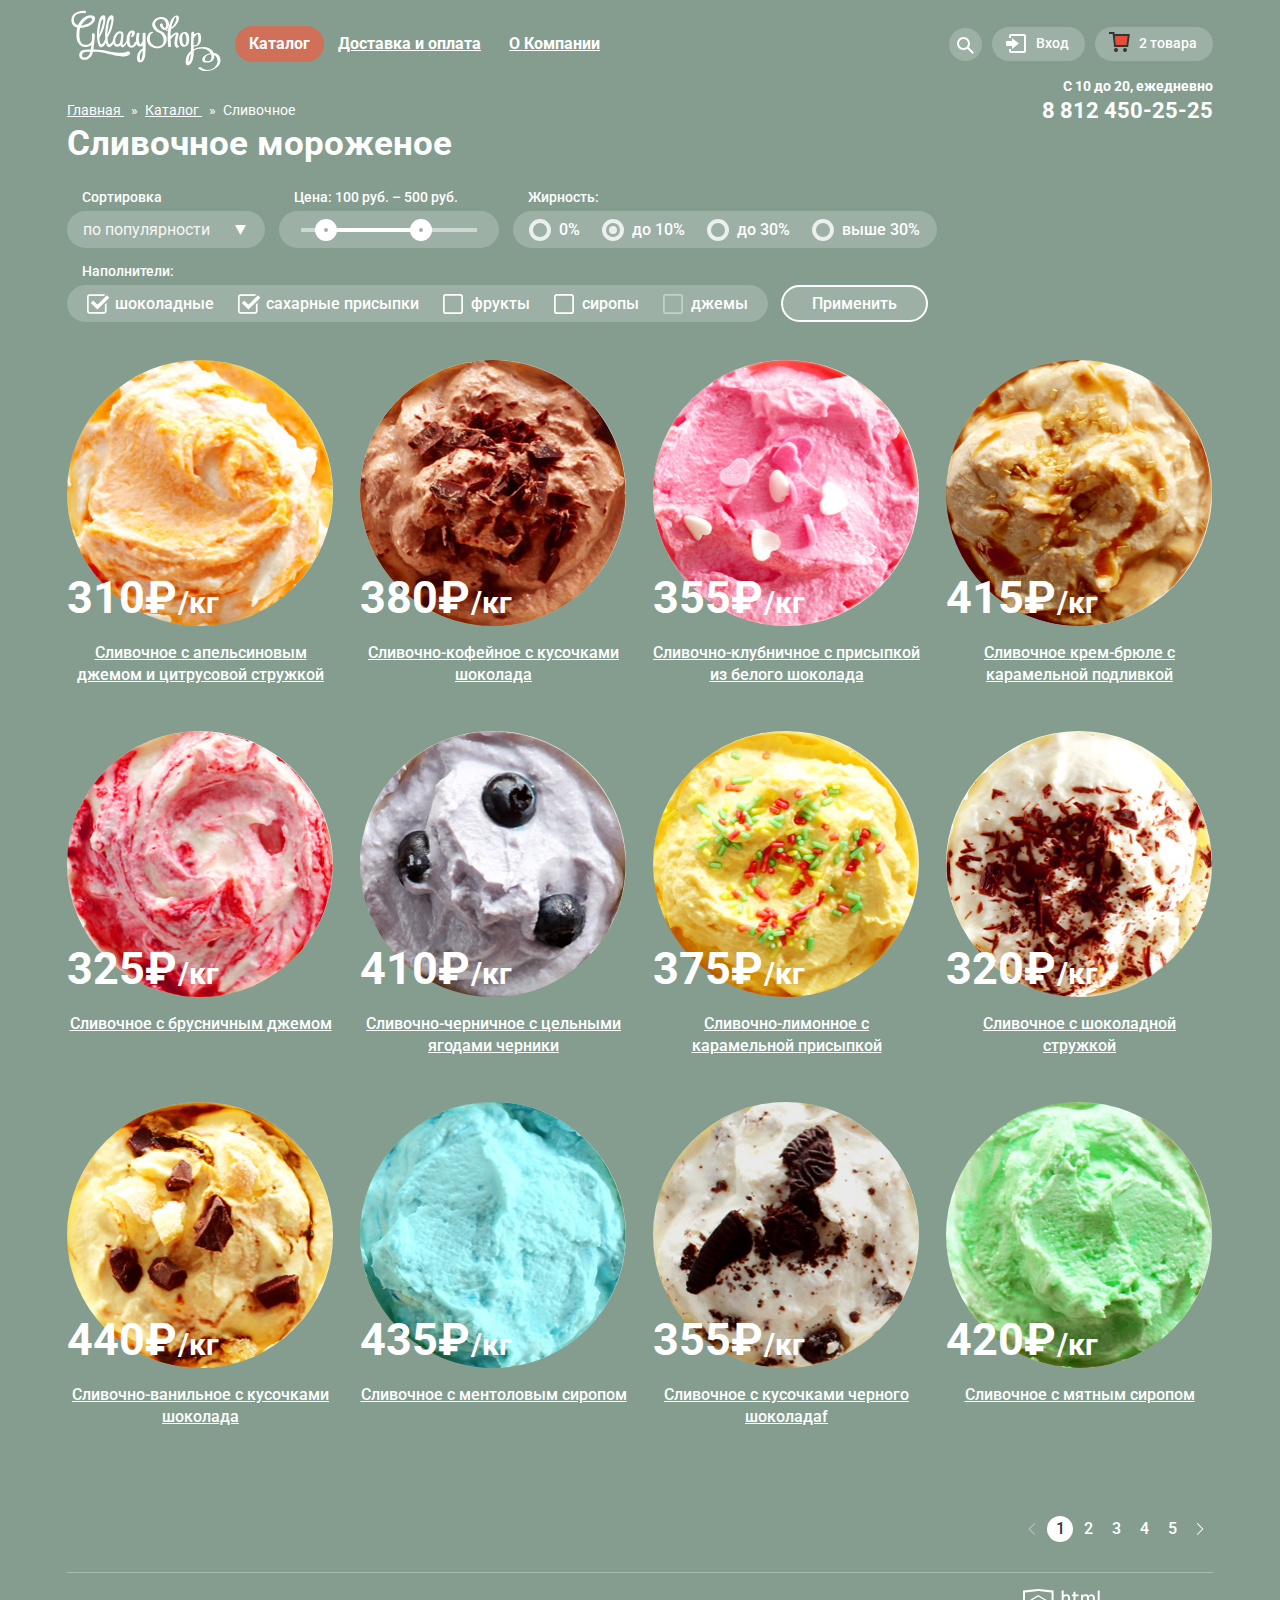
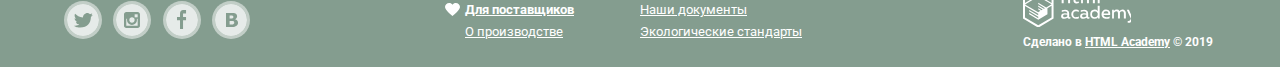
==== catalog.html @ fae82462 "Правки к последнему пулл-реквесту" ====
<!DOCTYPE html>
<html lang="en">
<head>
    <meta charset="UTF-8">
    <title>Глейси - Сливочное мороженое</title>
    <meta name="description" content="Глейси - магазин натурального мороженого">
    <meta name="keywords" content="Мороженое">
    <link href="https://fonts.googleapis.com/css?family=Roboto:400,500,700&display=swap&subset=cyrillic" rel="stylesheet">
    <link rel="stylesheet" href="css/normalize.css">
    <link rel="stylesheet" href="css/main.css">
</head>
<body>
<div class="site-wrapper-inner">
    <div class="container">
        <header class="header">
            <div class="header__wrap">
                <a href="index.html">
                    <img src="img/logo-gllacy.svg" alt="Логотип Gllacy" class="header__logo">
                </a>
                <nav class="header__navigation">
                    <ul class="menu">
                        <li class="menu__item menu__item_current menu__item_active">
                            <a href="catalog.html" class="menu__link">
                                Каталог
                            </a>
                            <ul class="menu__dropdown-list dropdown">
                                <li class="dropdown__item">
                                    <a href="#" class="dropdown__link">
                                        Новинки
                                    </a>
                                </li>
                                <li class="dropdown__item">
                                    <a class="dropdown__link dropdown__link_current">
                                        Сливочное
                                    </a>
                                </li>
                                <li class="dropdown__item">
                                    <a href="#" class="dropdown__link">
                                        Щербеты
                                    </a>
                                </li>
                                <li class="dropdown__item">
                                    <a href="#" class="dropdown__link">
                                        Фруктовый лед
                                    </a>
                                </li>
                                <li class="dropdown__item">
                                    <a href="#" class="dropdown__link">
                                        Мелорин
                                    </a>
                                </li>
                            </ul>
                        </li>
                        <li class="menu__item">
                            <a href="#" class="menu__link">
                                Доставка и оплата
                            </a>
                        </li>
                        <li class="menu__item">
                            <a href="#" class="menu__link">
                                О Компании
                            </a>
                        </li>
                    </ul>
                </nav>
                <ul class="header__user-nav user-navigation">
                    <li class="user-navigation__item search">
                        <a href="#" class="search__link">
                            <svg enable-background="new 0 0 17 17" height="17" viewBox="0 0 17 17" width="17" xmlns="http://www.w3.org/2000/svg" xmlns:xlink="http://www.w3.org/1999/xlink"><path d="m16.958 15.527-5.208-5.207c.783-1.073 1.25-2.39 1.25-3.82 0-3.59-2.91-6.5-6.5-6.5s-6.5 2.91-6.5 6.5 2.91 6.5 6.5 6.5c1.438 0 2.763-.473 3.839-1.263l5.205 5.204zm-10.458-4.527c-2.481 0-4.5-2.019-4.5-4.5s2.019-4.5 4.5-4.5 4.5 2.019 4.5 4.5-2.019 4.5-4.5 4.5z" fill="#fff"/></svg>
                        </a>
                        <form action="https://echo.htmlacademy.ru" method="post" class="search__form">
                            <input type="text" name="search" class="search__input" placeholder="Что ищем?">
                        </form>
                    </li>
                    <li class="user-navigation__item user-login">
                        <ul class="user-login__list">
                            <li class="user-login__item">
                                <a href="#" class="user-login__link">
                                    <svg version="1.1" id="Layer_1" xmlns="http://www.w3.org/2000/svg" xmlns:xlink="http://www.w3.org/1999/xlink" x="0px" y="0px"
                                         width="21px" height="19px" viewBox="0 0 21 19" enable-background="new 0 0 21 19" xml:space="preserve">
                                    <g>
                                        <polygon fill="#FFFFFF" points="6,14.875 12.917,9.5 6,4.125 6,7.042 -0.042,7.042 -0.042,11.959 6,11.959 	"/>
                                        <path fill="#FFFFFF" d="M18,0H5C3.9,0,3,0.9,3,2v2h2V2h13v15H5v-2H3v2c0,1.1,0.9,2,2,2h13c1.1,0,2-0.9,2-2V2C20,0.9,19.1,0,18,0z"
                                            />
                                    </g>
                                    </svg>
                                    Вход
                                </a>
                                <div class="user-login__box">
                                    <form action="https://echo.htmlacademy.ru" method="post" class="user-login__form">
                                        <input type="email" name="e-mail" class="user-login__input" placeholder="Электронная почта">
                                        <input type="password" name="password" class="user-login__input" placeholder="Пароль">
                                        <div class="user-login__wrap">
                                            <button type="submit" class="user-login__btn btn">
                                                Войти
                                            </button>
                                            <ul class="user-login__list-help user-help">
                                                <li class="user-help__item">
                                                    <a href="#" class="user-help__link">
                                                        Забыли пароль?
                                                    </a>
                                                </li>
                                                <li class="user-help__item">
                                                    <a href="#" class="user-help__link">
                                                        Новая регистрация
                                                    </a>
                                                </li>
                                            </ul>
                                        </div>
                                    </form>
                                </div>
                            </li>
                        </ul>
                    </li>
                    <li class="user-navigation__item cart">
                        <a href="#" class="cart__link">
                            <svg enable-background="new 0 0 21 20" height="20" viewBox="0 0 21 20" width="21" xmlns="http://www.w3.org/2000/svg"><path d="m5.888 4.031 1.034 8.969h10.45l1.176-8.969z" fill="#e84d37"/><g fill="#343434"><circle cx="6.984" cy="18" r="2"/><circle cx="15.984" cy="18" r="2"/><path d="m5.657 2.031-.235-2.031h-5.422v2h3.64l1.5 13h13.988l1.699-12.969zm11.715 10.969h-10.45l-1.034-8.969h12.66z"/></g></svg>
                            2 товара
                        </a>
                        <div class="cart__box">
                            <form action="https://echo.htmlacademy.ru" method="post" class="cart__form">
                                <table class="cart__table">
                                    <tr class="cart__row">
                                        <td class="cart__col">
                                            <button type="button" class="cart__btn-remove" aria-label="Убрать товар из корзины">
                                            </button>
                                        </td>
                                        <td class="cart__col">
                                            <img src="img/cart-item01.png" class="cart__img" alt="Пломбир с апельсиновым джемом" width="33" height="33">
                                        </td>
                                        <td class="cart__col">
                                            <p class="cart__desc">
                                                Пломбир с апельсиновым джемом
                                            </p>
                                        </td>
                                        <td class="cart__col">
                                        <span class="cart__text">
                                            1,5 кг х
                                        </span>
                                        <span class="cart__text">
                                            200 руб.
                                        </span>
                                        </td>
                                        <td class="cart__col">
                                            300 руб.
                                        </td>
                                    </tr>
                                    <tr class="cart__row">
                                        <td class="cart__col">
                                            <button type="button" class="cart__btn-remove" aria-label="Убрать товар из корзины">
                                            </button>
                                        </td>
                                        <td class="cart__col">
                                            <img src="img/cart-item02.png" class="cart__img" alt="Клубничный пломбир с присыпкой из белого шоколада" width="33" height="33">
                                        </td>
                                        <td class="cart__col cart__col_bottom">
                                            <p class="cart__desc">
                                                Клубничный пломбир с присыпкой из белого шоколада
                                            </p>
                                        </td>
                                        <td class="cart__col">
                                            <span class="cart__text">
                                                1,5 кг х
                                            </span>
                                            <span class="cart__text">
                                                300 руб.
                                            </span>
                                        </td>
                                        <td class="cart__col">
                                            <p class="cart__subtotal">
                                                450 руб.
                                            </p>
                                        </td>
                                    </tr>
                                    <tr class="cart__row">
                                        <td colspan="5" class="cart__total">
                                            <b>
                                                Итого: 750 руб.
                                            </b>
                                        </td>
                                    </tr>
                                </table>
                                <button type="submit" class="cart__btn btn">
                                    Оформить заказ
                                </button>
                            </form>
                        </div>
                    </li>
                </ul>
            </div>
            <div class="header__contacts">
                <p class="header__contacts-text">
                    С 10 до 20, ежедневно
                </p>
                <a href="tel:88124502525" class="header__contacts-phone">
                    8 812 450-25-25
                </a>
            </div>
        </header>
        <main class="main">
            <ul class="breadcrumbs">
                <li class="breadcrumbs__item">
                    <a href="index.html" class="breadcrumbs__link">
                        Главная
                    </a>
                </li>
                <li class="breadcrumbs__item">
                    <a href="catalog.html" class="breadcrumbs__link">
                        Каталог
                    </a>
                </li>
                <li class="breadcrumbs__item breadcrumbs__item_current">
                    Сливочное
                </li>
            </ul>
            <h1 class="main__title">
                Сливочное мороженое
            </h1>
            <section class="page-filters">
                <h2 class="visually-hidden">Фильтр товаров</h2>
                <form action="https://echo.htmlacademy.ru" method="post" class="filters">
                    <fieldset class="filters__item sort">
                        <legend class="sort__title">
                            Сортировка
                        </legend>
                        <label for="sort" class="sort__label">
                            <select name="sort" id="sort" class="sort__select">
                                <option class="sort__option" value="by-popularity">
                                    по популярности
                                </option>
                                <option class="sort__option" value="first-cheap">
                                    сначала недорогие
                                </option>
                                <option class="sort__option" value="first-expensive">
                                    сначала дорогие
                                </option>
                                <option class="sort__option" value="by-fat">
                                    по жирности
                                </option>
                            </select>
                            <svg class="arrow-down" xmlns="http://www.w3.org/2000/svg" width="11" height="10" viewBox="0 0 11 10">
                                <path fill="#fff" d="M5.5 10L0 0h11"></path>
                            </svg>
                        </label>
                    </fieldset>
                    <fieldset class="filters__item range">
                        <legend class="range__title">
                            Цена: 100 руб. – 500 руб.
                        </legend>
                        <div class="range__controls">
                            <div class="range__scale">
                                <div class="range__bar" style="margin-left: 10%; width: 60%"></div>
                            </div>
                            <div class="range__toggle range__toggle_min"></div>
                            <div class="range__toggle range__toggle_max"></div>
                        </div>
                    </fieldset>
                    <fieldset class="filters__item choice">
                        <legend class="choice__title">
                            Жирность:
                        </legend>
                        <div class="choice__box">
                            <div class="choice__wrap">
                                <input class="choice__item visually-hidden" name="fat" id="fat-01" type="radio">
                                <label class="choice__label" for="fat-01">
                                    0%
                                </label>
                            </div>
                            <div class="choice__wrap">
                                <input class="choice__item visually-hidden" name="fat" id="fat-02" type="radio" checked>
                                <label class="choice__label" for="fat-02">
                                    до 10%
                                </label>
                            </div>
                            <div class="choice__wrap">
                                <input class="choice__item visually-hidden" name="fat" id="fat-03" type="radio">
                                <label class="choice__label" for="fat-03">
                                    до 30%
                                </label>
                            </div>
                            <div class="choice__wrap">
                                <input class="choice__item visually-hidden" name="fat" id="fat-04" type="radio">
                                <label class="choice__label" for="fat-04">
                                    выше 30%
                                </label>
                            </div>
                        </div>
                    </fieldset>
                    <fieldset class="filters__item toppings">
                        <legend class="toppings__title">
                            Наполнители:
                        </legend>
                        <div class="toppings__box">
                            <div class="toppings__wrap">
                                <input class="toppings__checkbox visually-hidden" id="topping-1" name="toppings" type="checkbox" checked>
                                <label class="toppings__label" for="topping-1">
                                    шоколадные
                                </label>
                            </div>
                            <div class="toppings__wrap">
                                <input class="toppings__checkbox visually-hidden" id="topping-2" name="toppings" type="checkbox" checked>
                                <label class="toppings__label" for="topping-2">
                                    сахарные присыпки
                                </label>
                            </div>
                            <div class="toppings__wrap">
                                <input class="toppings__checkbox visually-hidden" id="topping-3" name="toppings" type="checkbox">
                                <label class="toppings__label" for="topping-3">
                                    фрукты
                                </label>
                            </div>
                            <div class="toppings__wrap">
                                <input class="toppings__checkbox visually-hidden" id="topping-4" name="toppings" type="checkbox">
                                <label class="toppings__label" for="topping-4">
                                    сиропы
                                </label>
                            </div>
                            <div class="toppings__wrap">
                                <input class="toppings__checkbox visually-hidden" id="topping-5" name="toppings" type="checkbox" disabled>
                                <label class="toppings__label" for="topping-5">
                                    джемы
                                </label>
                            </div>
                        </div>

                    </fieldset>
                    <button class="filters__btn" type="submit">
                        Применить
                    </button>
                </form>
            </section>
            <section class="products-catalog">
                <h2 class="visually-hidden">
                    Наши товары
                </h2>
                <ul class="products products-inner">
                    <li class="products__item">
                        <div class="product__wrap-img">
                            <img src="img/ice-cream01.jpg" class="products__img" width="267" height="267" alt="Сливочное с апельсиновым джемом и цитрусовой стружкой">
                        </div>
                        <div class="product__price-box">
                            <span class="products__price">
                                310₽
                            </span>
                            <span class="products__price">
                                /кг
                            </span>
                        </div>
                        <h3 class="products__title">
                            <a href="#">
                                Сливочное с апельсиновым джемом и цитрусовой стружкой
                            </a>
                        </h3>
                        <div class="products__overlay">
                            <a href="#" class="products__btn btn">
                                Быстрый просмотр
                            </a>
                        </div>
                    </li>
                    <li class="products__item">
                        <div class="product__wrap-img">
                            <img src="img/ice-cream02.jpg" class="products__img" width="267" height="267" alt="Сливочное-шоколадное мороженое">
                        </div>
                        <div class="product__price-box">
                            <span class="products__price">
                                380₽
                            </span>
                            <span class="products__price">
                                /кг
                            </span>
                        </div>
                        <h3 class="products__title">
                            <a href="#">
                                Сливочно-кофейное с кусочками шоколада
                            </a>
                        </h3>
                        <div class="products__overlay">
                            <a href="#" class="products__btn btn">
                                Быстрый просмотр
                            </a>
                        </div>
                    </li>
                    <li class="products__item">
                        <div class="product__wrap-img">
                            <img src="img/ice-cream03.jpg" class="products__img" width="267" height="267" alt="Сливочно-клубничное мороженое">
                        </div>
                        <div class="product__price-box">
                            <span class="products__price">
                                355₽
                            </span>
                            <span class="products__price">
                                /кг
                            </span>
                        </div>
                        <h3 class="products__title">
                            <a href="#">
                                Сливочно-клубничное с присыпкой из белого шоколада
                            </a>
                        </h3>
                        <div class="products__overlay">
                            <a href="#" class="products__btn btn">
                                Быстрый просмотр
                            </a>
                        </div>
                    </li>
                    <li class="products__item">
                        <div class="product__wrap-img">
                            <img src="img/ice-cream04.jpg" class="products__img" width="267" height="267" alt="Сливочное крем брюле">
                        </div>
                        <div class="product__price-box">
                            <span class="products__price">
                                415₽
                            </span>
                            <span class="products__price">
                                /кг
                            </span>
                        </div>
                        <h3 class="products__title">
                            <a href="#">
                                Сливочное крем-брюле с карамельной подливкой
                            </a>
                        </h3>
                        <div class="products__overlay">
                            <a href="#" class="products__btn btn">
                                Быстрый просмотр
                            </a>
                        </div>
                    </li>
                    <li class="products__item">
                        <div class="product__wrap-img">
                            <img src="img/ice-cream05.jpg" class="products__img" width="267" height="267" alt="Сливочное с брусничным джемом">
                        </div>
                        <div class="product__price-box">
                            <span class="products__price">
                                325₽
                            </span>
                            <span class="products__price">
                                /кг
                            </span>
                        </div>
                        <h3 class="products__title">
                            <a href="#">
                                Сливочное с брусничным джемом
                            </a>
                        </h3>
                        <div class="products__overlay">
                            <a href="#" class="products__btn btn">
                                Быстрый просмотр
                            </a>
                        </div>
                    </li>
                    <li class="products__item">
                        <div class="product__wrap-img">
                            <img src="img/ice-cream06.jpg" class="products__img" width="267" height="267" alt="Сливочно-черничное с цельными ягодами черники">
                        </div>
                        <div class="product__price-box">
                            <span class="products__price">
                                410₽
                            </span>
                            <span class="products__price">
                                /кг
                            </span>
                        </div>
                        <h3 class="products__title">
                            <a href="#">
                                Сливочно-черничное с цельными ягодами черники
                            </a>
                        </h3>
                        <div class="products__overlay">
                            <a href="#" class="products__btn btn">
                                Быстрый просмотр
                            </a>
                        </div>
                    </li>
                    <li class="products__item">
                        <div class="product__wrap-img">
                            <img src="img/ice-cream07.jpg" class="products__img" width="267" height="267" alt="Сливочно-лимонное с карамельной присыпкой">
                        </div>
                        <div class="product__price-box">
                            <span class="products__price">
                                375₽
                            </span>
                            <span class="products__price">
                                /кг
                            </span>
                        </div>
                        <h3 class="products__title">
                            <a href="#">
                                Сливочно-лимонное с карамельной присыпкой
                            </a>
                        </h3>
                        <div class="products__overlay">
                            <a href="#" class="products__btn btn">
                                Быстрый просмотр
                            </a>
                        </div>
                    </li>
                    <li class="products__item">
                        <div class="product__wrap-img">
                            <img src="img/ice-cream08.jpg" class="products__img" width="267" height="267" alt="Сливочное с шоколадной стружкой">
                        </div>
                        <div class="product__price-box">
                            <span class="products__price">
                                320₽
                            </span>
                            <span class="products__price">
                                /кг
                            </span>
                        </div>
                        <h3 class="products__title">
                            <a href="#">
                                Сливочное с шоколадной стружкой
                            </a>
                        </h3>
                        <div class="products__overlay">
                            <a href="#" class="products__btn btn">
                                Быстрый просмотр
                            </a>
                        </div>
                    </li>
                    <li class="products__item">
                        <div class="product__wrap-img">
                            <img src="img/ice-cream09.jpg" class="products__img" width="267" height="267" alt="Сливочно-ванильное с кусочками шоколада">
                        </div>
                        <div class="product__price-box">
                            <span class="products__price">
                                440₽
                            </span>
                            <span class="products__price">
                                /кг
                            </span>
                        </div>
                        <h3 class="products__title">
                            <a href="#">
                                Сливочно-ванильное с кусочками шоколада
                            </a>
                        </h3>
                        <div class="products__overlay">
                            <a href="#" class="products__btn btn">
                                Быстрый просмотр
                            </a>
                        </div>
                    </li>
                    <li class="products__item">
                        <div class="product__wrap-img">
                            <img src="img/ice-cream10.jpg" class="products__img" width="267" height="267" alt="Сливочноe с ментоловым сиропом">
                        </div>
                        <div class="product__price-box">
                            <span class="products__price">
                                435₽
                            </span>
                            <span class="products__price">
                                /кг
                            </span>
                        </div>
                        <h3 class="products__title">
                            <a href="#">
                                Сливочноe с ментоловым сиропом
                            </a>
                        </h3>
                        <div class="products__overlay">
                            <a href="#" class="products__btn btn">
                                Быстрый просмотр
                            </a>
                        </div>
                    </li>
                    <li class="products__item">
                        <div class="product__wrap-img">
                            <img src="img/ice-cream11.jpg" class="products__img" width="267" height="267" alt="Сливочное с кусочками черного шоколада">
                        </div>
                        <div class="product__price-box">
                            <span class="products__price">
                                355₽
                            </span>
                            <span class="products__price">
                                /кг
                            </span>
                        </div>
                        <h3 class="products__title">
                            <a href="#">
                                Сливочное с кусочками черного шоколадаf
                            </a>
                        </h3>
                        <div class="products__overlay">
                            <a href="#" class="products__btn btn">
                                Быстрый просмотр
                            </a>
                        </div>
                    </li>
                    <li class="products__item">
                        <div class="product__wrap-img">
                            <img src="img/ice-cream12.jpg" class="products__img" width="267" height="267" alt="Сливочное с кусочками черного шоколада">
                        </div>
                        <div class="product__price-box">
                            <span class="products__price">
                                420₽
                            </span>
                            <span class="products__price">
                                /кг
                            </span>
                        </div>
                        <h3 class="products__title">
                            <a href="#">
                                Сливочное с мятным сиропом
                            </a>
                        </h3>
                        <div class="products__overlay">
                            <a href="#" class="products__btn btn">
                                Быстрый просмотр
                            </a>
                        </div>
                    </li>
                </ul>
                <ul class="pagination">
                    <li class="pagination__item">
                        <a class="pagination__control pagination__control_prev" aria-label="Предыдущая страница">
                            <svg enable-background="new 0 0 8 12" height="12" class="pagination__arrow" viewBox="0 0 8 12" width="8" xmlns="http://www.w3.org/2000/svg"><path d="m7.237 5.642-5.508-5.509c-.198-.198-.519-.198-.716 0s-.198.519 0 .716l5.15 5.151-5.151 5.15c-.198.198-.198.519 0 .717.099.099.229.148.358.148s.259-.05.358-.148l5.509-5.509c.199-.198.199-.518 0-.716z" fill="#c1c6ce"/></svg>
                        </a>
                    </li>
                    <li class="pagination__item pagination__item_current">
                        <a class="pagination__link">
                            1
                        </a>
                    </li>
                    <li class="pagination__item">
                        <a href="#" class="pagination__link">
                            2
                        </a>
                    </li>
                    <li class="pagination__item">
                        <a href="#" class="pagination__link">
                            3
                        </a>
                    </li>
                    <li class="pagination__item">
                        <a href="#" class="pagination__link">
                            4
                        </a>
                    </li>
                    <li class="pagination__item">
                        <a href="#" class="pagination__link">
                            5
                        </a>
                    </li>
                    <li class="pagination__item">
                        <a href="#" class="pagination__control pagination__control_next" aria-label="Следующая страница">
                            <svg enable-background="new 0 0 8 12" height="12" class="pagination__arrow" viewBox="0 0 8 12" width="8" xmlns="http://www.w3.org/2000/svg"><path d="m7.237 5.642-5.508-5.509c-.198-.198-.519-.198-.716 0s-.198.519 0 .716l5.15 5.151-5.151 5.15c-.198.198-.198.519 0 .717.099.099.229.148.358.148s.259-.05.358-.148l5.509-5.509c.199-.198.199-.518 0-.716z" fill="#c1c6ce"/></svg>
                        </a>
                    </li>
                </ul>
            </section>
        </main>
        <footer class="footer">
            <ul class="footer__social social">
                <li class="social__item">
                    <a href="http://twitter.com/id1" class="social__link" target="_blank" aria-label="Ссылка на твиттер магазина Глейси">
                        <svg enable-background="new 0 0 32 32" height="32" viewBox="0 0 32 32" width="32" xmlns="http://www.w3.org/2000/svg"><path d="m16 0c-8.836 0-16 7.164-16 16 0 8.837 7.164 16 16 16 8.837 0 16-7.163 16-16 0-8.836-7.163-16-16-16zm7.944 12.809c-.251 6.516-3.463 10.832-10.992 10.702-.14 0-.205 0-.233 0-.015 0-.021 0-.021 0-.029 0-.094 0-.232 0-.447 0-4.543-.443-5.344-1.823 2.479.19 4.247-.406 5.12-1.136-1.048-.289-2.923-.461-3.251-2.848.384.104.618.221 1.299.113-1.307-.824-2.758-1.519-2.679-3.643.311.317 1.164.518 1.46.457-.768-.233-2.149-3.244-.974-4.781 1.984 1.79 4.075 3.482 7.804 3.643.227-2.214 1.24-3.699 3.168-4.325 1.84-.479 3.255.26 3.901 1.138.737-.224 1.453-.466 2.193-.685-.004.833-.569 1.463-.935 1.709.747.165 1.423-.475 1.423-.475-.184.963-1.094 1.725-1.707 1.954z" fill="#fff"/></svg>
                    </a>
                </li>
                <li class="social__item">
                    <a href="http://instagram.com/id1" class="social__link" target="_blank" aria-label="Ссылка на инстаграмм магазина Глейси">
                        <svg enable-background="new 0 0 32 32" height="32" viewBox="0 0 32 32" width="32" xmlns="http://www.w3.org/2000/svg"><g fill="#fff"><path d="m20.916 16c0 2.728-2.211 4.938-4.938 4.938s-4.939-2.21-4.939-4.938c0-.394.051-.773.138-1.14h-.897v6.838h11.396v-6.838h-.897c.086.367.137.746.137 1.14z"/><path d="m15.978 18.659c1.466 0 2.659-1.193 2.659-2.659s-1.193-2.659-2.659-2.659-2.659 1.193-2.659 2.659 1.192 2.659 2.659 2.659z"/><path d="m18.637 10.302h3.039v3.039h-3.039z"/><path d="m16 0c-8.836 0-16 7.164-16 16 0 8.837 7.164 16 16 16 8.837 0 16-7.163 16-16 0-8.836-7.163-16-16-16zm7.955 21.698c0 1.254-1.025 2.279-2.279 2.279h-11.397c-1.253.001-2.279-1.025-2.279-2.279v-11.396c0-1.253 1.026-2.279 2.279-2.279h11.396c1.254 0 2.279 1.026 2.279 2.279v11.396z"/></g></svg>
                    </a>
                </li>
                <li class="social__item">
                    <a href="http://facebook.com/id1" class="social__link" target="_blank" aria-label="Ссылка на фейсбук магазина Глейси">
                        <svg enable-background="new 0 0 32 32" height="32" viewBox="0 0 32 32" width="32" xmlns="http://www.w3.org/2000/svg"><path d="m16 0c-8.836 0-16 7.163-16 16s7.164 16 16 16c8.837 0 16-7.164 16-16s-7.163-16-16-16zm4.062 9.455h-3.021v3.444h3.021v3.445h-3.021v8.61h-3.021v-8.61h-3.02v-3.445h3.021v-3.444c0-1.902 1.353-3.445 3.021-3.445h3.021v3.445z" fill="#fff"/></svg>
                    </a>
                </li>
                <li class="social__item">
                    <a href="http://vk.com/id1" class="social__link" target="_blank" aria-label="Ссылка на вконтакте магазина Глейси">
                        <svg class="icon" enable-background="new 0 0 32 32" height="32" viewBox="0 0 32 32" width="32" xmlns="http://www.w3.org/2000/svg"><g fill="#fff"><path d="m16.637 14.495c.402-.019.719-.082.951-.188.326-.145.54-.33.641-.559s.15-.496.15-.797c0-.232-.058-.465-.174-.697s-.322-.405-.617-.517c-.264-.1-.592-.155-.984-.165-.392-.009-.943-.014-1.652-.014h-.339v2.965h.565c.571 0 1.057-.009 1.459-.028z"/><path d="m18.118 17.084c-.282-.081-.672-.125-1.166-.132-.494-.006-1.012-.009-1.55-.009h-.79v3.493h.264c1.014 0 1.74-.003 2.18-.009.438-.007.843-.088 1.212-.245.377-.157.633-.364.774-.625s.214-.562.214-.9c0-.446-.088-.788-.261-1.03-.17-.241-.464-.423-.877-.543z"/><path d="m16 0c-8.836 0-16 7.164-16 16 0 8.837 7.164 16 16 16 8.837 0 16-7.163 16-16 0-8.836-7.163-16-16-16zm6.602 20.531c-.273.533-.646.976-1.124 1.327-.552.415-1.161.71-1.823.886s-1.501.264-2.519.264h-6.121v-14.021h5.443c1.13 0 1.957.038 2.48.113.524.076 1.045.242 1.561.5.533.27.929.632 1.189 1.087s.392.975.392 1.558c0 .678-.179 1.278-.536 1.795-.358.518-.863.92-1.517 1.208v.075c.917.182 1.642.559 2.179 1.13s.807 1.325.807 2.261c0 .678-.138 1.283-.411 1.817z"/></g></svg>
                    </a>
                </li>
            </ul>
            <ul class="footer__info-list info-list">
                <li class="info-list__item">
                    <a href="http://gllacy.com/docs" class="info-list__link" target="_blank">
                        Для поставщиков
                    </a>
                </li>
                <li class="info-list__item">
                    <a href="http://gllacy.com/docs" class="info-list__link" target="_blank">
                        Наши документы
                    </a>
                </li>
                <li class="info-list__item">
                    <a href="http://gllacy.com/docs" class="info-list__link" target="_blank">
                        О производстве
                    </a>
                </li>
                <li class="info-list__item">
                    <a href="http://gllacy.com/docs" class="info-list__link" target="_blank">
                        Экологические стандарты
                    </a>
                </li>
            </ul>
            <div class="footer__copyright">
                <a href="https://htmlacademy.ru/intensive/htmlcss" target="_blank" class="footer__copyright-link">
                    <img src="img/htmlacademy-logo.svg" width="108" height="38" alt="Логотип HTML Academy">
                </a>
                <p class="footer__copyright-text">
                    Сделано в <a href="https://htmlacademy.ru/intensive/htmlcss" target="_blank">HTML Academy</a> &copy; 2019
                </p>
            </div>
        </footer>
    </div>
</div>
</body>
</html>
---- css/main.css ----
html {
    box-sizing: border-box;
}

*,
*::before,
*::after {
    box-sizing: inherit;
}

body {
    margin: 0;
    padding: 0;
    font-family: 'Roboto', Arial, sans-serif;
    font-size: 16px;
    line-height: 22px;
    font-weight: 700;
    color: #323232;
}

.site-wrapper {
    background-image: url('../img/main-slide01.png');
    background-repeat: no-repeat;
    background-position: top center;
    transition: background-image 0.5s ease, background-color 0.5s ease;
}

.site-wrapper-inner {
    min-width: 940px;
    background: #849d8f;
}


.site-wrapper::before,
.site-wrapper::after {
    content: '';
    visibility: hidden;
}

.site-wrapper::before {
    background-image: url('../img/main-slide02.png');
}

.site-wrapper::after {
    background-image: url('../img/main-slide03.png');
}

.container {
    max-width: 1200px;
    margin: 0 auto;
    padding: 0 27px;
}

img {
    max-width: 100%;
}

a {
    text-decoration: underline;
    color: #fff;
}

a:hover,
a:active,
a:focus {
    color: #ffbc9e;
}

.visually-hidden:not(:focus):not(:active),
input[type="checkbox"].visually-hidden,
input[type="radio"].visually-hidden {
    position: absolute;
    width: 1px;
    height: 1px;
    margin: -1px;
    border: 0;
    padding: 0;
    white-space: nowrap;
    clip-path: inset(100%);
    clip: rect(0 0 0 0);
    overflow: hidden;
}

.menu,
.dropdown,
.user-navigation,
.user-login__list,
.user-help,
.slider__list,
.actions,
.products,
.about-company__list,
.social,
.info-list,
.breadcrumbs,
.pagination {
    list-style-type: none;
    margin: 0;
    padding: 0;
}

.dropdown,
.user-login__box,
.cart__box {
    display: none;
}

.btn {
    display: inline-block;
    vertical-align: top;
    border: none;
    padding: 10px 21px;
    font: inherit;
    font-size: 18px;
    line-height: 24px;
    color: #fff;
    text-decoration: none;
    border-radius: 50px;
    box-shadow: 0 2px 2px 0 rgba(172, 16, 0, 0.64);
    background: #f26843;
    background: linear-gradient(to top, #e74a35, #f26843);
    cursor: pointer;
}

.btn:hover,
.btn:focus {
    color: #fff;
    background: linear-gradient(to bottom, #f58669 0%, #ec6f5e 100%);
    box-shadow: 0 2px 2px rgba(172, 16, 0, 1);
}

.btn:active {
    background-image: linear-gradient(rgb(242,104,67) 0%, rgb(231,74,53) 100%);
    box-shadow: inset 0 2px 2px 0 #942718;
}

.header__wrap {
    display: flex;
    align-items: center;
    padding-top: 10px;
}

.header__logo {
    width: 158px;
    height: 62px;
    margin-right: 10px;
}

.menu {
    display: flex;
}

.menu__item {
    position: relative;
    line-height: 18px;
}

.menu__item_current .menu__link {
    background-color: #d07058;
    text-decoration: none;
}

.menu__link {
    padding: 8px 14px 9px;
    background-color: transparent;
    border-radius: 50px;
}

.menu__link:hover,
.menu__link:focus {
    color: #323232;
    background-color: #fff;
    text-decoration: none;
}

.menu__link:active {
    color: #323232;
    text-decoration: none;
    background-color: #fff;
    box-shadow: inset 0 2px 1px 0 rgb(105, 105, 105);
}

.menu__item_active:hover .dropdown {
    display: block;
}

.menu__item_active::after {
    content: '';
    position: absolute;
    left: 0;
    top: 26px;
    width: 88px;
    height: 20px;
}

.dropdown {
    position: absolute;
    left: -6px;
    top: 32px;
    z-index: 1;
    width: 143px;
    padding: 7px 0 8px;
    border-radius: 6px;
    box-shadow: 0 20px 20px 0 rgba(0, 0, 0, 0.4);
    background-color: #f8f7f4;
}

.dropdown__link {
    display: block;
    padding: 6px 0;
    padding-left: 21px;
    font-size: 14px;
    line-height: 16px;
    color: #323232;
    font-weight: 400;
    text-decoration: none;
}

.dropdown__link:hover,
.dropdown__link:focus {
    color: #323232;
    background-color: #fbded7;
}

.dropdown__link:active {
    background-color: #f6b5a5;
}

.dropdown__link_current {
    color: #fff;
    background-color: #d07058;
}

.dropdown__link_new{
    position: relative;
    margin-bottom: 10px;
    font-weight: 700;
}

.dropdown__link_new:focus,
.dropdown__link_new:hover,
.dropdown__link_new:active {
    color: #323232;
    background-color: transparent;
}

.dropdown__link_new::after {
    content: '';
    position: absolute;
    left: 6px;
    bottom: -7px;
    width: 128px;
    height: 1px;
    background-color: #d1d0ce;
}

.header__user-nav {
    display: flex;
    flex-wrap: wrap;
    align-items: center;
    margin-left: auto;
}

.header__contacts {
    text-align: right;
}

.header__contacts-text {
    margin: 0;
    margin-bottom: 5px;
    font-size: 14px;
    line-height: 16px;
    color: #fff;
}

.header__contacts-phone {
    font-size: 22px;
    line-height: 24px;
    text-decoration: none;
}

.user-navigation__item:not(:last-child) {
    margin-right: 10px;
}

.search__link:hover,
.search__link:focus,
.user-login__link:hover,
.user-login__link:focus,
.cart__link:hover,
.cart__link:focus {
    color: #323232;
    background-color: #fff;
}

.search__link {
    display: block;
    width: 33px;
    height: 33px;
    text-align: center;
    line-height: 41px;
    background-color: rgba(255,255,255, 0.2);
    border-radius: 50px;
}

.search__link:hover path,
.search__link:focus path {
    fill: #323232;
}

.search {
    position: relative;
}

.search::after {
    content: '';
    position: absolute;
    left: 5px;
    bottom: -10px;
    width: 23px;
    height: 10px;
}

.search:hover .search__form {
    display: block;
}

.search__form {
    position: absolute;
    right: 0;
    bottom: -86px;
    display: none;
    width: 341px;
    padding: 20px 15px;
    border-radius: 6px;
    background-color: #f8f7f4;
    box-shadow: 0 20px 20px 0 rgba(0, 0, 0, 0.4);
}

.search__input {
    width: 100%;
    padding: 12px 14px 13px;
    border: 1px solid #d3d3d2;
    font-weight: 400;
    font-size: 14px;
    line-height: 16px;
    border-radius: 6px;
    color: #323232;
}

.search__input:hover {
    border: 1px solid #c7c6c5;
    box-shadow: 0 0 0 1px #c7c6c5;
}

.search__input:focus {
    outline: none;
    border: 1px solid #8fbdec;
    box-shadow: 0 0 0 1px #8fbdec;
}

.search__input::placeholder {
    font-weight: 400;
    font-size: 14px;
    line-height: 16px;
    color: #999999;
}

.user-login__item {
    position: relative;
}

.user-login__item::after {
    content: '';
    position: absolute;
    left: 10px;
    bottom: -10px;
    width: 71px;
    height: 10px;
}

.user-login__item:hover .user-login__box {
    display: block;
}

.user-login__link,
.cart__link {
    position: relative;
    display: block;
    padding: 8px 16px 9px 44px;
    font-weight: 500;
    font-size: 14px;
    line-height: 17px;
    text-decoration: none;
    border-radius: 50px;
    background-color: rgba(255,255,255, 0.2);
}

.user-login__link svg {
    position: absolute;
    left: 14px;
    top: 7px;
}

.user-login__link:hover path,
.user-login__link:focus path,
.user-login__link:hover polygon,
.user-login__link:focus polygon {
    fill: #323232;
}


.user-login__box {
    position: absolute;
    left: -185px;
    top: 37px;
    z-index: 1;
    width: 277px;
    padding: 19px;
    background-color: #f8f7f4;
    box-shadow: 0 20px 20px 0 rgba(0, 0, 0, 0.4);
    border-radius: 6px;
}

.user-login__input {
    width: 100%;
    margin-bottom: 20px;
    padding: 12px 14px 13px;
    border: 1px solid #d3d3d2;
    font-weight: 400;
    font-size: 14px;
    line-height: 24px;
    border-radius: 6px;
    color: #323232;
}

.user-login__input:hover {
    border: 1px solid #c7c6c5;
    box-shadow: 0 0 0 1px #c7c6c5;
}

.user-login__input:focus {
    outline: none;
    border: 1px solid #8fbdec;
    box-shadow: 0 0 0 1px #8fbdec;
}

.user-login__input::placeholder {
    font-weight: 400;
    font-size: 14px;
    line-height: 24px;
    color: #999999;
}

.user-login__wrap {
    display: flex;
    justify-content: space-between;
    align-items: center;
}

.user-login__btn {
    padding: 11px 25px;
}

.user-help__link {
    display: block;
    color: #323232;
    font-weight: 400;
    font-size: 13px;
    line-height: 24px;
}

.user-help__link:hover,
.user-help__link:focus {
    color: #e84d37;
}

.cart__link svg {
    position: absolute;
    left: 14px;
    top: 5px;
}

.cart__link-main:hover path,
.cart__link-main:focus path,
.cart__link-main:hover circle,
.cart__link-main:focus circle {
    fill: #323232;
}

.cart {
    position: relative;
}

.cart:hover .cart__box {
    display: block;
}

.cart::after {
    content: '';
    position: absolute;
    left: 10px;
    bottom: -10px;
    width: 88px;
    height: 10px;
}

.cart__form {
    display: flex;
    flex-direction: column;
}

.cart__table {
    border-collapse: collapse;
}

.cart__box {
    position: absolute;
    z-index: 1;
    left: -423px;
    top: 37px;
    width: 540px;
    padding: 20px 14px 21px 21px;
    border-radius: 5px;
    box-shadow: 0 20px 20px 0 rgba(0, 0, 0, 0.4);
    background-color: #f8f7f4;
}

.cart__btn-remove {
    display: block;
    width: 11px;
    height: 11px;
    margin-right: 7px;
    border: none;
    background: url('../img/x-small.svg') no-repeat center center;
    cursor: pointer;
}

.cart__col {
    padding: 0;
    padding-bottom: 15px;
    font-size: 13px;
    line-height: 16px;
    font-weight: 400;
}

.cart__img {
    margin: 0;
    padding: 0;
    width: 33px;
    height: 33px;
    margin-right: 8px;
}

.cart__desc {
    margin: 0;
    width: 218px;
}

.cart__col_bottom {
    vertical-align: bottom;
}

.cart__text:last-child {
    color: #999999;
}

.cart__subtotal {
    margin: 0;
    padding-right: 9px;
    text-align: left;
}

.cart__total {
    padding: 15px 0;
    border-top: 1px solid #cacac7;
    font-size: 15px;
    line-height: 18px;
    text-align: right;
}

.cart__btn {
    margin-left: auto;
    padding: 12px 15px;
}

.slider {
    position: relative;
    margin-bottom: 40px;
    padding-top: 321px;
    text-align: center;
    color: #fff;
}

.slider__item {
    display: none;
}

.slider__title {
    width: 700px;
    margin: 0 auto 27px;
    font-size: 60px;
    line-height: 60px;
    font-weight: 700;
}

.slider__btn {
    padding: 14px 44px;
    font-size: 32px;
    line-height: 44px;
    text-shadow: 0 2px 5px rgba(160, 32, 11, 0.76);
}

.slider__controls {
    position: absolute;
    bottom: 63px;
    left: 0;
    z-index: 20;
    font-size: 0;
}

.slider__controls label {
    display: inline-block;
    width: 17px;
    height: 17px;
    margin-right: 8px;
    vertical-align: top;
    background-color: transparent;
    border: 2px solid #ffffff;
    border-radius: 50%;
    cursor: pointer;
}

.slider__controls label:hover {
    background-color: rgba(255,255,255, 0.4);
}

#product-1:checked ~ .site-wrapper {
    background-color: #849d8f;
    background-image: url('../img/main-slide01.png');
}

#product-2:checked ~ .site-wrapper {
    background-color: #8996a6;
    background-image: url('../img/main-slide02.png');
}

#product-3:checked ~ .site-wrapper {
    background-color: #9d8b84;
    background-image: url('../img/main-slide03.png');
}

#product-1:checked ~ .site-wrapper #slide1,
#product-2:checked ~ .site-wrapper #slide2,
#product-3:checked ~ .site-wrapper #slide3 {
    display: block;
}

#product-1:checked ~ .site-wrapper label[for="product-1"],
#product-2:checked ~ .site-wrapper label[for="product-2"],
#product-3:checked ~ .site-wrapper label[for="product-3"] {
    background-color: #ffffff;
}

.actions-list {
    margin-bottom: 40px;
}

.actions {
    display: flex;
    justify-content: space-between;
    color: #fff;
    font-size: 18px;
    line-height: 22px;
}

.actions__item {
    display: flex;
    flex-direction: column;
    width: 560px;
    padding: 19px 21px 23px 20px;
    border-radius: 15px;
    overflow: hidden;
}

.actions__item:first-child {
    background: #890b16 url('../img/rasberry-actions.jpg') no-repeat center center / cover;
}

.actions__item:last-child {
    background: #683a1f url('../img/choco-actions.jpg') no-repeat center center / cover;
}

.actions__title {
    margin: 0;
    margin-bottom: 15px;
    font-size: 35px;
    line-height: 41px;
}

.actions__text {
    margin: 0;
    margin-bottom: 45px;
}

.actions__btn {
    margin-left: auto;
}

.our-products {
    margin-bottom: 29px;
}

.products {
    display: flex;
    flex-wrap: wrap;
}

.products__item {
    position: relative;
    width: 267px;
    text-align: center;
    color: #fff;
}

.products__item::before {
    content: '';
    position: absolute;
    left: 0;
    top: 0;
    width: 61px;
    height: 61px;
    border-radius: 50px;
    background: #fff url('../img/hit.svg') no-repeat center center;
}

.products__item:not(:last-child) {
    margin-right: 26px;
}

.product__wrap-img {
    width: 266px;
    height: 266px;
    margin-bottom: 12px;
    border-radius: 50%;
    overflow: hidden;
}

.products__title {
    position: relative;
    z-index: 3;
    font-weight: 500;
    font-size: 16px;
    line-height: 22px;
}

.product__price-box {
    position: absolute;
    left: 0;
    top: 215px;
}

.products__price {
    font-size: 45px;
    line-height: 45px;
    text-align: left;
}

.products__price:last-of-type {
    margin-left: -10px;
    font-size: 30px;
}

.about-company {
    margin-bottom: 40px;
    padding: 23px 33px 3px 20px;
    border-radius: 12px;
    background: #f1e6d0 url('../img/about-company-bg.jpg') repeat left center;
    overflow: hidden;
}

.about-company__list {
    display: flex;
    flex-wrap: wrap;
    justify-content: space-between;
}

.about-company__item {
    position: relative;
    width: 543px;
}

.about-company__item::before {
    content: '';
    position: absolute;
    left: 0;
    top: -16px;
    width: 49px;
    height: 49px;
}

.about-company__item:first-child::before {
    background-image: url('../img/about-icon01.svg');
}

.about-company__item:nth-child(2)::before {
    background-image: url('../img/about-icon03.svg');
}

.about-company__item:nth-child(3)::before {
    background-image: url('../img/about-icon03.svg');
}

.about-company__item:last-child::before {
    background-image: url('../img/about-icon04.svg');
}

.about-company__title {
    margin: 0;
    margin-bottom: 20px;
    font-size: 24px;
    line-height: 30px;
    font-weight: 500;
}

.about-company__text {
    margin: 0;
    margin-bottom: 20px;
    padding-left: 56px;
    font-weight: 400;
}

.other {
    margin-bottom: 40px;
    display: flex;
    justify-content: space-between;
}

.latest-news,
.subscribe {
    width: 560px;
    border-radius: 15px;
}

.latest-news {
    padding: 20px 20px 79px 19px;
    background: #fff url('../img/strawberry-bg.jpg') no-repeat center center / cover;
}

.latest-news__text {
    margin: 0;
    margin-bottom: 10px;
    font-weight: 500;
}

.latest-news__link {
    display: block;
    max-width: 279px;
    font-size: 24px;
    line-height: 30px;
    color: #323232;
}

.latest-news__link:hover,
.latest-news__link:active,
.latest-news__link:focus {
    color: #e84d37;
}

.subscribe-wrap {
    border-radius: 10px;
    background: url('../img/subscribe-bg.jpg') no-repeat center center / cover;
}

.subscribe {
    margin: 5px;
    padding: 25px 22px 35px 21px;
    background-color: #f8f7f4;
}

.subscribe__form {
    display: flex;
    justify-content: space-between;
    align-items: center;
}

.subscribe__input {
    width: 367px;
    padding: 12px 14px 13px;
    border: 1px solid #d3d3d2;
    font: inherit;
    font-weight: 400;
    font-size: 16px;
    line-height: 24px;
    border-radius: 6px;
    color: #323232;
}

.subscribe__input:hover {
    border: 1px solid #c7c6c5;
    box-shadow: 0 0 0 1px #c7c6c5;
}

.subscribe__input:focus {
    outline: none;
    border: 1px solid #8fbdec;
    box-shadow: 0 0 0 1px #8fbdec;
}

.search__input::placeholder {
    font-weight: 400;
    font-size: 16px;
    line-height: 24px;
    color: #999999;
}

.subscribe__text {
    margin: 0;
    margin-bottom: 35px;
    font-weight: 400;
    color: #5a5a5a;
}

.subscribe__btn {
    padding: 13px 19px;
}

.map {
    min-height: 430px;
    background: url('../img/map.jpg') no-repeat center center / contain;
}

.map .container {
    position: relative;
    min-height: 430px;
}

.contacts {
    position: absolute;
    top: 55px;
    right: 30px;
    width: 302px;
    padding: 27px 25px 31px;
    font-size: 14px;
    line-height: 20px;
    border-radius: 15px;
    background-color: #fff;
}

.contacts__text {
    margin: 0;
    margin-bottom: 7px;
    font-size: 14px;
    line-height: 20px;
    font-weight: 400;
}

.contacts__text:last-of-type {
    margin-top: 5px;
    margin-bottom: 25px;
}

.contacts__address,
.contacts__phone {
    font-size: 18px;
    line-height: 24px;
}

.contacts__address {
    margin: 0;
    margin-bottom: 20px;
}

.contacts__phone {
    color: #323232;
    text-decoration: none;
}

.contacts__phone:hover,
.contacts__phone:active,
.contacts__phone:focus {
    color: #e84d37;
}

.contacts__btn {
    display: block;
    text-align: center;
}

.footer {
    display: flex;
    justify-content: space-between;
    align-items: center;
    padding: 16px 0;
}

.social {
    display: flex;
    flex-wrap: wrap;
    justify-content: space-between;
    width: 180px;
}

.social__link {
    display: block;
    width: 32px;
    height: 32px;
    text-align: center;
    border-radius: 50px;
    box-shadow: 0 0 0 3px rgba(255,255,255, 0.5);
}

.social__link path {
    fill: rgba(255,255,255, 0.8);
}

.social__link:hover,
.social__link:focus {
    box-shadow: 0 0 0 3px rgba(255,255,255, 0.7);
}

.social__link:active {
    box-shadow: 0 0 0 3px rgba(255,255,255, 0.7);
}

.social__link:hover path,
.social__link:focus path {
    fill: #fff
}

.info-list {
    display: flex;
    flex-wrap: wrap;
    justify-content: space-between;
    width: 340px;
}

.info-list__item {
    position: relative;
    width: 165px;
}

.info-list__item:first-child::before {
    content: '';
    position: absolute;
    left: -20px;
    top: 5px;
    width: 15px;
    height: 13px;
    background-image: url('../img/heart.svg');
}

.info-list__item:first-child .info-list__link {
    font-weight: bold;
}

.info-list__link {
    font-size: 13px;
    line-height: 18px;
    font-weight: 400;
}

.footer__copyright-text {
    margin: 0;
    font-size: 12px;
    line-height: 18px;
    color: #fefefe;
}

.breadcrumbs {
    display: flex;
    flex-wrap: wrap;
    margin-top: -22px;
    margin-bottom: 5px;
}

.breadcrumbs__item {
    font-size: 14px;
    line-height: 16px;
    font-weight: 400;
    color: #fff;
}

.breadcrumbs__item:not(:last-child)::after {
    content: '»';
    margin: 0 7px;
}

.main__title {
    margin: 0;
    margin-bottom: 25px;
    color: #fff;
    font-size: 35px;
    line-height: 41px;
}

.page-filters {
    margin-bottom: 38px;
}

.filters {
    display: flex;
    flex-wrap: wrap;
    width: 870px;
    font-size: 14px;
    line-height: 16px;
    font-weight: 500;
    color: #fff;
}

.sort {
    margin-right: 14px;
}

.sort__label {
    position: relative;
    display: block;
    margin-right: 14px;
    margin-bottom: 15px;
    padding: 10px 17px 9px 16px;
    background-color: rgba(255,255,255, 0.2);
    border-radius: 50px;
}

.sort__select {
    padding: 0;
    border: none;
    width: 165px;
    background-color: transparent;
    -webkit-appearance: none;
    color: #f8f7f4;
    font-size: 16px;
    line-height: 18px;
    cursor: pointer;
}

.arrow-down {
    position: absolute;
    right: 19px;
    top: 14px;
    z-index: 1;
    pointer-events: none;
}

.sort__select:hover + .arrow-down path {
    fill: #323232;
}
.sort__select:hover {
    color: #323232;
}

.sort__option {
    color: #323232;
}

.filters__item {
    margin: 0;
    padding: 0;
    border: none;
}

.sort__title,
.range__title,
.toppings__title,
.choice__title {
    margin-bottom: 6px;
    padding-left: 15px;
}

.range__controls {
    position: relative;
    margin-right: 14px;
    padding: 0 22px;
    padding-top: 16.5px;
    width: 220px;
    height: 37px;
    border-radius: 50px;
    background-color: rgba(255,255,255, 0.2);
}

.range__scale {
    height: 4px;
    background-color: rgba(255,255,255, 0.5);
}

.range__bar {
    width: 70%;
    height: 4px;
    background-color: #fff;
}

.range__toggle {
    position: absolute;
    top: 8px;
    left: 0;
    width: 22px;
    height: 22px;
    padding: 0;
    border: 9px solid #ffffff;
    border-radius: 50px;
    background-color: #ababab;
    cursor: pointer;
    transform: scale(1);
    transition: transform .3s;
}

.range__toggle:hover {
    transform: scale(1.1);
}

.range__toggle_min {
    left: 36px;
}

.range__toggle_max {
    left: 131px;
}

.choice__box,
.toppings__box {
    display: flex;
}

.choice__box {
    padding: 10px 17px 9px 14px;
    min-height: 37px;
    background-color: rgba(255,255,255, 0.2);
    border-radius: 50px;
}

.toppings__box {
    padding: 10px 20px 9px 16px;
    min-height: 37px;
    margin-right: 13px;
    background-color: rgba(255,255,255, 0.2);
    border-radius: 50px;
}

.toppings__wrap,
.choice__wrap {
    padding-left: 32px;
}

.toppings__wrap:not(:last-child),
.choice__wrap:not(:last-child){
    margin-right: 20px;
}

.toppings__label,
.choice__label {
    position: relative;
    font-size: 16px;
    line-height: 18px;
    cursor: pointer;
}

.choice__label::before {
    content: '';
    position: absolute;
    top: -1px;
    left: -30px;
    width: 22px;
    height: 22px;
    border: 4px solid rgba(255,255,255, 0.8);
    border-radius: 50%;
    transition: transform .3s ease-in, border .3s;
}

.choice__label::after {
    content: '';
    position: absolute;
    top: 6px;
    left: -23px;
    width: 8px;
    height: 8px;
    background-color: rgba(255,255,255, 0.8);
    border-radius: 50%;
    transition: transform .2s ease-in, background-color .3s;
    transform: scale(0);
}

.choice__wrap input[type="radio"]:checked + .choice__label::after {
    transform: scale(1);
}

.choice__wrap input[type="radio"]:focus + .choice__label::before {
    box-shadow: 0 0 0 3px #8fbdec;
}

.choice__wrap input[type="radio"]:disabled + .choice__label::before {
    border: 4px solid rgba(255,255,255, 0.4);
}

.choice__label:hover::before {
    border: 4px solid #fff;
}

.choice__label:hover::after {
    background-color: #fff;
}

.toppings__label::before {
    content: '';
    position: absolute;
    top: 0;
    left: -30px;
    width: 23px;
    height: 20px;
    background: url('../img/checkbox-off.svg') no-repeat center center / contain;
}

.toppings__wrap input[type="checkbox"]:checked + .toppings__label::before {
    left: -28px;
    background: url('../img/checkbox-on.svg') no-repeat center center / contain;
}

.toppings__wrap input[type="checkbox"]:focus + .toppings__label::before {
    box-shadow: 0 0 0 3px #8fbdec;
}

.toppings__wrap input[type="checkbox"]:disabled + .toppings__label::before {
    opacity: 0.4;
}

.filters__btn {
    align-self: flex-end;
    padding: 7px 29px;
    min-height: 37px;
    border: none;
    border: 2px solid #fff;
    font-size: 16px;
    line-height: 18px;
    font-weight: 500;
    color: #fff;
    border-radius: 50px;
    background-color: rgba(255,255,255, 0.2);
    cursor: pointer;
    transition: background-color .3s, color .3s;
}

.filters__btn:hover,
.filters__btn:focus {
    color: #323232;
    background-color: #fff;
}

.filters__btn:active {
    color: #323232;
    border: none;
    box-shadow: inset 0 2px 1px 0 #696969;
    background-color: #ededed;
}

.products-catalog {
    padding-bottom: 30px;
    border-bottom: 1px solid rgba(255, 255, 255, 0.32);
}

.products-inner {
    margin-bottom: 43px;
}

.products-inner .products__item {
    margin-bottom: 29px;
}

.products-inner .products__item::before {
    content: none;
}

.products-inner .products__item:nth-child(4n) {
    margin-right: 0;
}

.products-inner .products__item {
    position: relative;
}

.products__overlay {
    position: absolute;
    left: -13px;
    top: -6px;
    z-index: 1;
    width: 293px;
    height: 120%;
    display: flex;
    justify-content: center;
    align-items: flex-end;
    padding: 22px 45px;
    border-radius: 6px;
    background-color: rgba(255,255,255, 0.2);
    box-shadow: 0 20px 20px 0 rgba(0, 0, 0, 0.4);
    opacity: 0;
    transition: opacity .3s ease;
}

.products__item:hover .products__overlay {
    opacity: 1;
}

.products__btn {
    padding: 11px 17px;
}

.pagination {
    display: flex;
    justify-content: flex-end;
}

.pagination__item {
    font-weight: 500;
}

.pagination__item:not(:last-child) {
    margin-right: 2px;
}

.pagination__link {
    display: block;
    width: 26px;
    height: 26px;
    text-align: center;
    line-height: 26px;
    text-decoration: none;
    background-color: transparent;
    border-radius: 50px;
}

.pagination__link:hover,
.pagination__link:focus {
    color: #fff;
    background-color: rgba(255,255,255, 0.2);
}

.pagination__item_current .pagination__link {
    color: #323232;
    background-color: #fff;
}

.pagination__control {
    display: block;
    width: 26px;
    height: 26px;
    text-align: center;
    line-height: 27px;
}

.pagination__control_prev {
    transform: rotate(180deg);
}

.pagination__control[href] .pagination__arrow path {
    fill: #fff;
}

/*временный стиль*/
.callback-form {
    padding: 200px 0;
}

.callback {
    position: relative;
    width: 477px;
    margin: 0 auto;
    padding: 17px 26px 26px 22px;
    background-color: #f8f7f4;
    border-radius: 10px;
}

.callback__close {
    position: absolute;
    right: 6px;
    top: 15px;
    border: none;
    background-color: transparent;
}

.callback__title {
    margin: 0;
    margin-bottom: 15px;
    font-size: 24px;
    line-height: 28px;
}

.callback__input {
    width: 100%;
    max-width: 266px;
    margin-bottom: 20px;
    padding: 12px 14px 13px;
    border: 1px solid #d3d3d2;
    font-weight: 400;
    font-size: 16px;
    line-height: 24px;
    border-radius: 6px;
    color: #323232;
}

.callback__input:hover {
    border: 1px solid #c7c6c5;
    box-shadow: 0 0 0 1px #c7c6c5;
}

.callback__input:focus {
    outline: none;
    border: 1px solid #8fbdec;
    box-shadow: 0 0 0 1px #8fbdec;
}

.callback__input::placeholder {
    font-weight: 400;
    font-size: 16px;
    line-height: 24px;
    color: #999999;
}

.callback__textarea {
    width: 100%;
    height: 156px;
    margin-bottom: 25px;
    padding: 12px 14px 13px;
    border: 1px solid #d3d3d2;
    font-weight: 400;
    font-size: 16px;
    line-height: 24px;
    border-radius: 6px;
    color: #323232;
    resize: none;
}

.callback__textarea:hover {
    border: 1px solid #c7c6c5;
    box-shadow: 0 0 0 1px #c7c6c5;
}

.callback__textarea:focus {
    outline: none;
    border: 1px solid #8fbdec;
    box-shadow: 0 0 0 1px #8fbdec;
}

.callback__textarea::placeholder {
    font-weight: 400;
    font-size: 16px;
    line-height: 24px;
    color: #999999;
}

.callback__btn {
    display: block;
    margin-left: auto;
    padding: 13px 25px;
}
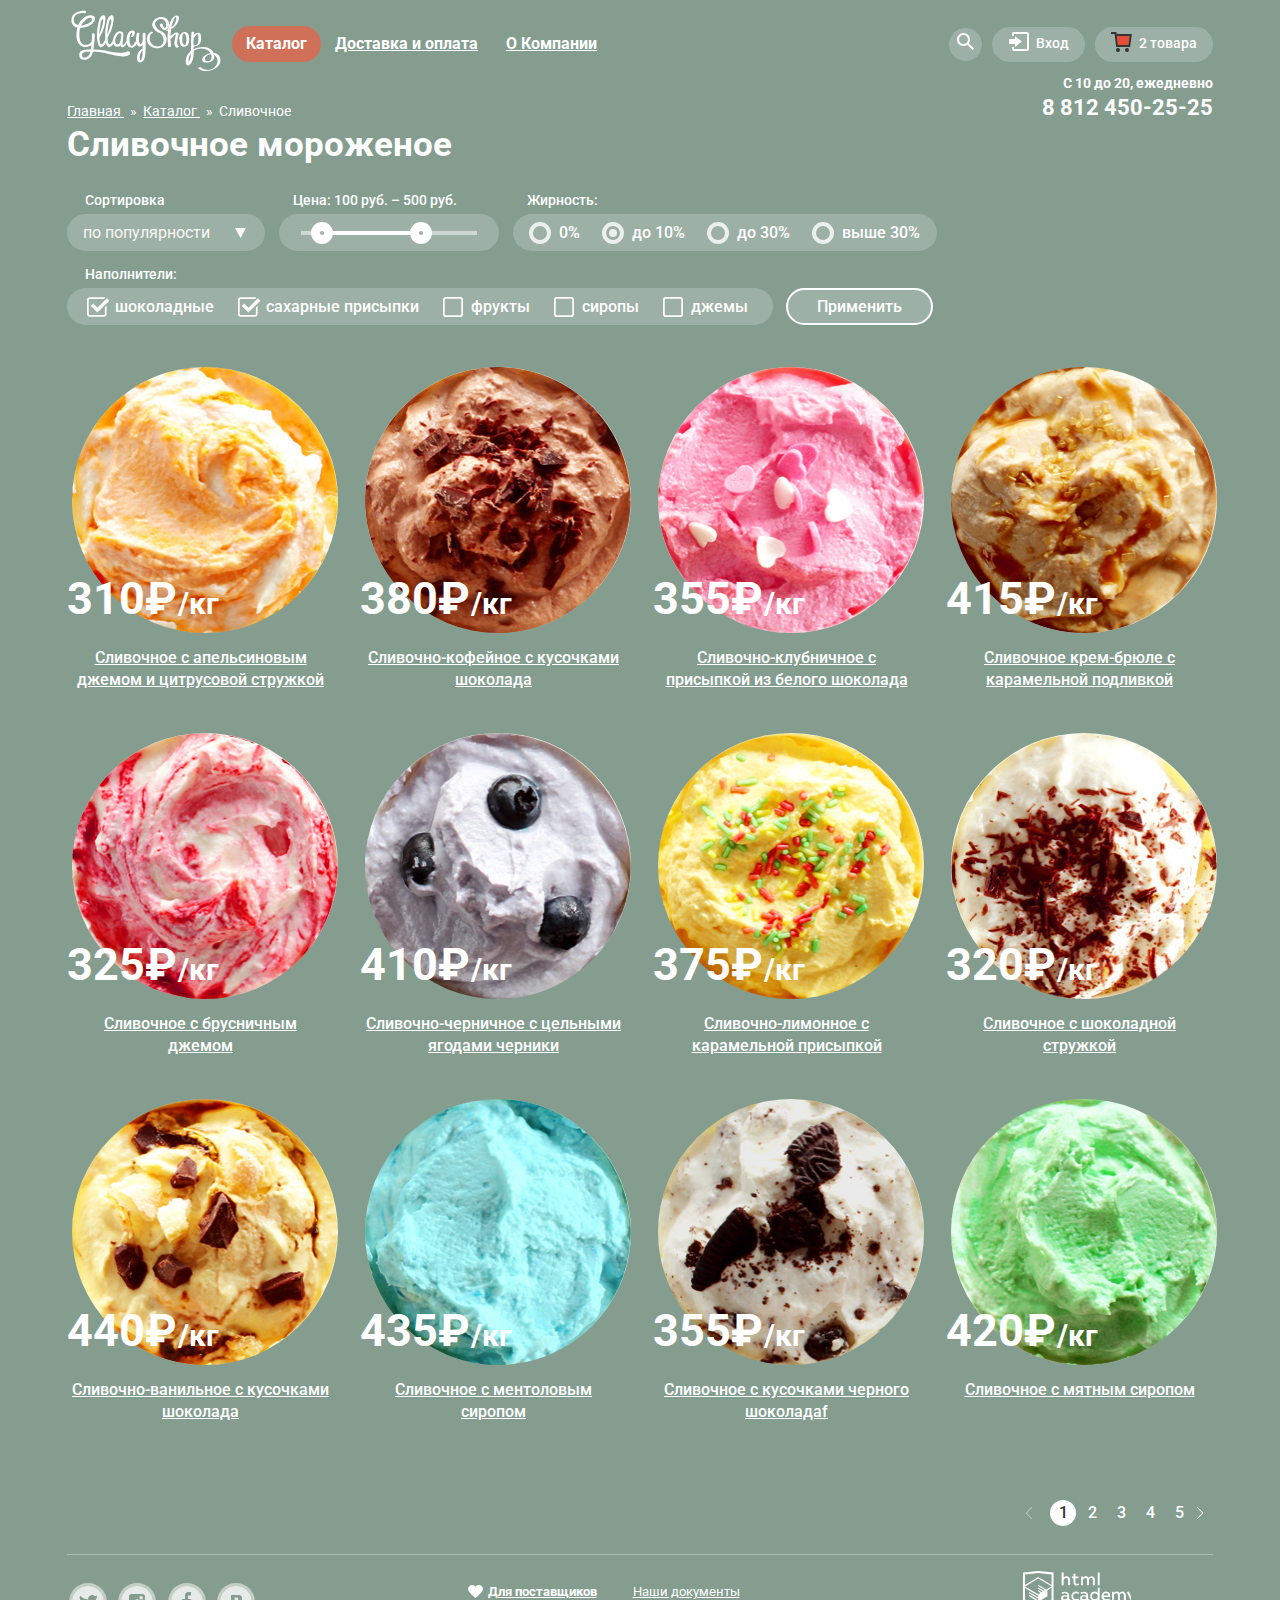
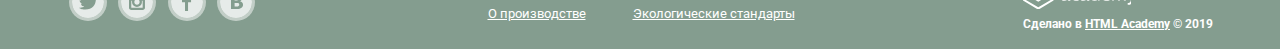
==== commit 58639a2f: "Проверка на соответствие критериям" ====
--- a/catalog.html
+++ b/catalog.html
@@ -188,7 +188,7 @@
                     </li>
                 </ul>
             </div>
-            <div class="header__contacts">
+            <div class="header__contacts header__contacts_inner">
                 <p class="header__contacts-text">
                     С 10 до 20, ежедневно
                 </p>
@@ -316,7 +316,7 @@
                                 </label>
                             </div>
                             <div class="toppings__wrap">
-                                <input class="toppings__checkbox visually-hidden" id="topping-5" name="toppings" type="checkbox" disabled>
+                                <input class="toppings__checkbox visually-hidden" id="topping-5" name="toppings" type="checkbox">
                                 <label class="toppings__label" for="topping-5">
                                     джемы
                                 </label>
--- a/css/main.css
+++ b/css/main.css
@@ -16,6 +16,7 @@
     line-height: 22px;
     font-weight: 700;
     color: #323232;
+    letter-spacing: 0;
 }
 
 .site-wrapper {
@@ -138,16 +139,19 @@
     display: flex;
     align-items: center;
     padding-top: 10px;
+    margin-bottom: 2px;
 }
 
 .header__logo {
     width: 158px;
     height: 62px;
-    margin-right: 10px;
+    margin-right: 7px;
 }
 
 .menu {
     display: flex;
+    flex-wrap: wrap;
+    max-width: 400px;
 }
 
 .menu__item {
@@ -262,7 +266,13 @@
 }
 
 .header__contacts {
+    max-width: 250px;
+    margin-left: auto;
     text-align: right;
+}
+
+.header__contacts_inner {
+    margin-top: -5px;
 }
 
 .header__contacts-text {
@@ -298,7 +308,7 @@
     width: 33px;
     height: 33px;
     text-align: center;
-    line-height: 41px;
+    line-height: 34px;
     background-color: rgba(255,255,255, 0.2);
     border-radius: 50px;
 }
@@ -387,7 +397,7 @@
 .cart__link {
     position: relative;
     display: block;
-    padding: 8px 16px 9px 44px;
+    padding: 8px 16px 10px 44px;
     font-weight: 500;
     font-size: 14px;
     line-height: 17px;
@@ -398,8 +408,8 @@
 
 .user-login__link svg {
     position: absolute;
-    left: 14px;
-    top: 7px;
+    left: 17px;
+    top: 5px;
 }
 
 .user-login__link:hover path,
@@ -477,7 +487,7 @@
 
 .cart__link svg {
     position: absolute;
-    left: 14px;
+    left: 16px;
     top: 5px;
 }
 
@@ -587,7 +597,7 @@
 .slider {
     position: relative;
     margin-bottom: 40px;
-    padding-top: 321px;
+    padding-top: 275px;
     text-align: center;
     color: #fff;
 }
@@ -598,14 +608,15 @@
 
 .slider__title {
     width: 700px;
-    margin: 0 auto 27px;
+    margin: 0 auto 28px;
     font-size: 60px;
     line-height: 60px;
     font-weight: 700;
 }
 
 .slider__btn {
-    padding: 14px 44px;
+    max-width: 400px;
+    padding: 11px 42px;
     font-size: 32px;
     line-height: 44px;
     text-shadow: 0 2px 5px rgba(160, 32, 11, 0.76);
@@ -613,18 +624,18 @@
 
 .slider__controls {
     position: absolute;
-    bottom: 63px;
-    left: 0;
+    bottom: 23px;
+    left: 2px;
     z-index: 20;
     font-size: 0;
 }
 
 .slider__controls label {
     display: inline-block;
-    width: 17px;
-    height: 17px;
+    vertical-align: top;
+    width: 21px;
+    height: 21px;
     margin-right: 8px;
-    vertical-align: top;
     background-color: transparent;
     border: 2px solid #ffffff;
     border-radius: 50%;
@@ -663,11 +674,12 @@
 }
 
 .actions-list {
-    margin-bottom: 40px;
+    margin-bottom: 27px;
 }
 
 .actions {
     display: flex;
+    flex-wrap: wrap;
     justify-content: space-between;
     color: #fff;
     font-size: 18px;
@@ -678,7 +690,7 @@
     display: flex;
     flex-direction: column;
     width: 560px;
-    padding: 19px 21px 23px 20px;
+    padding: 19px 21px 25px 20px;
     border-radius: 15px;
     overflow: hidden;
 }
@@ -693,7 +705,7 @@
 
 .actions__title {
     margin: 0;
-    margin-bottom: 15px;
+    margin-bottom: 14px;
     font-size: 35px;
     line-height: 41px;
 }
@@ -704,21 +716,25 @@
 }
 
 .actions__btn {
+    max-width: 200px;
     margin-left: auto;
 }
 
 .our-products {
-    margin-bottom: 29px;
+    margin-bottom: 11px;
 }
 
 .products {
     display: flex;
     flex-wrap: wrap;
+    margin: 0 -13px;
 }
 
 .products__item {
     position: relative;
+    margin: 13px;
     width: 267px;
+    padding: 0 5px;
     text-align: center;
     color: #fff;
 }
@@ -734,14 +750,10 @@
     background: #fff url('../img/hit.svg') no-repeat center center;
 }
 
-.products__item:not(:last-child) {
-    margin-right: 26px;
-}
-
 .product__wrap-img {
     width: 266px;
     height: 266px;
-    margin-bottom: 12px;
+    margin-bottom: -2px;
     border-radius: 50%;
     overflow: hidden;
 }
@@ -757,7 +769,8 @@
 .product__price-box {
     position: absolute;
     left: 0;
-    top: 215px;
+    top: 209px;
+    max-width: 250px;
 }
 
 .products__price {
@@ -773,7 +786,7 @@
 
 .about-company {
     margin-bottom: 40px;
-    padding: 23px 33px 3px 20px;
+    padding: 25px 14px 3px 22px;
     border-radius: 12px;
     background: #f1e6d0 url('../img/about-company-bg.jpg') repeat left center;
     overflow: hidden;
@@ -788,13 +801,14 @@
 .about-company__item {
     position: relative;
     width: 543px;
+    margin-bottom: 4px;
 }
 
 .about-company__item::before {
     content: '';
     position: absolute;
     left: 0;
-    top: -16px;
+    top: -14px;
     width: 49px;
     height: 49px;
 }
@@ -804,7 +818,7 @@
 }
 
 .about-company__item:nth-child(2)::before {
-    background-image: url('../img/about-icon03.svg');
+    background-image: url('../img/about-icon02.svg');
 }
 
 .about-company__item:nth-child(3)::before {
@@ -817,7 +831,7 @@
 
 .about-company__title {
     margin: 0;
-    margin-bottom: 20px;
+    margin-bottom: 21px;
     font-size: 24px;
     line-height: 30px;
     font-weight: 500;
@@ -843,19 +857,19 @@
 }
 
 .latest-news {
-    padding: 20px 20px 79px 19px;
+    padding: 23px 40px 79px 21px;
     background: #fff url('../img/strawberry-bg.jpg') no-repeat center center / cover;
 }
 
 .latest-news__text {
     margin: 0;
-    margin-bottom: 10px;
+    margin-bottom: 7px;
     font-weight: 500;
 }
 
 .latest-news__link {
     display: block;
-    max-width: 279px;
+    max-width: 283px;
     font-size: 24px;
     line-height: 30px;
     color: #323232;
@@ -868,13 +882,15 @@
 }
 
 .subscribe-wrap {
+    max-width: 560px;
     border-radius: 10px;
-    background: url('../img/subscribe-bg.jpg') no-repeat center center / cover;
+    background: #f8f7f4 url('../img/subscribe-bg.jpg') no-repeat center center / cover;
 }
 
 .subscribe {
+    height: 95%;
     margin: 5px;
-    padding: 25px 22px 35px 21px;
+    padding: 28px 22px 35px 24px;
     background-color: #f8f7f4;
 }
 
@@ -922,7 +938,7 @@
 }
 
 .subscribe__btn {
-    padding: 13px 19px;
+    padding: 10px 22px 12px;
 }
 
 .map {
@@ -932,13 +948,13 @@
 
 .map .container {
     position: relative;
-    min-height: 430px;
 }
 
 .contacts {
     position: absolute;
-    top: 55px;
-    right: 30px;
+    z-index: 1;
+    top: 62px;
+    right: 26px;
     width: 302px;
     padding: 27px 25px 31px;
     font-size: 14px;
@@ -949,15 +965,20 @@
 
 .contacts__text {
     margin: 0;
-    margin-bottom: 7px;
+    margin-bottom: 2px;
     font-size: 14px;
     line-height: 20px;
     font-weight: 400;
 }
 
 .contacts__text:last-of-type {
-    margin-top: 5px;
+    margin-top: 2px;
     margin-bottom: 25px;
+}
+
+.contacts__address {
+    margin: 0;
+    margin-bottom: 15px;
 }
 
 .contacts__address,
@@ -999,6 +1020,7 @@
     flex-wrap: wrap;
     justify-content: space-between;
     width: 180px;
+    margin-left: 5px;
 }
 
 .social__link {
@@ -1031,13 +1053,17 @@
 .info-list {
     display: flex;
     flex-wrap: wrap;
-    justify-content: space-between;
     width: 340px;
+    margin-left: 40px;
 }
 
 .info-list__item {
     position: relative;
     width: 165px;
+}
+
+.info-list__item:nth-child(odd) {
+    width: 145px;
 }
 
 .info-list__item:first-child::before {
@@ -1060,6 +1086,10 @@
     font-weight: 400;
 }
 
+.footer__copyright {
+    max-width: 200px;
+}
+
 .footer__copyright-text {
     margin: 0;
     font-size: 12px;
@@ -1070,7 +1100,8 @@
 .breadcrumbs {
     display: flex;
     flex-wrap: wrap;
-    margin-top: -22px;
+    max-width: 500px;
+    margin-top: -18px;
     margin-bottom: 5px;
 }
 
@@ -1083,19 +1114,20 @@
 
 .breadcrumbs__item:not(:last-child)::after {
     content: '»';
-    margin: 0 7px;
+    margin: 0 6px;
 }
 
 .main__title {
-    margin: 0;
-    margin-bottom: 25px;
+    max-width: 500px;
+    margin: 0;
+    margin-bottom: 27px;
     color: #fff;
     font-size: 35px;
     line-height: 41px;
 }
 
 .page-filters {
-    margin-bottom: 38px;
+    margin-bottom: 29px;
 }
 
 .filters {
@@ -1160,11 +1192,15 @@
 }
 
 .sort__title,
+.toppings__title {
+    padding-left: 18px;
+    margin-bottom: 6px;
+}
+
 .range__title,
-.toppings__title,
 .choice__title {
     margin-bottom: 6px;
-    padding-left: 15px;
+    padding-left: 14px;
 }
 
 .range__controls {
@@ -1209,7 +1245,7 @@
 }
 
 .range__toggle_min {
-    left: 36px;
+    left: 32px;
 }
 
 .range__toggle_max {
@@ -1219,6 +1255,12 @@
 .choice__box,
 .toppings__box {
     display: flex;
+    flex-wrap: wrap;
+    max-width: 430px;
+}
+
+.toppings__box {
+    max-width: 720px;
 }
 
 .choice__box {
@@ -1229,7 +1271,7 @@
 }
 
 .toppings__box {
-    padding: 10px 20px 9px 16px;
+    padding: 10px 25px 9px 16px;
     min-height: 37px;
     margin-right: 13px;
     background-color: rgba(255,255,255, 0.2);
@@ -1352,28 +1394,16 @@
 }
 
 .products-catalog {
-    padding-bottom: 30px;
+    padding-bottom: 28px;
     border-bottom: 1px solid rgba(255, 255, 255, 0.32);
 }
 
 .products-inner {
-    margin-bottom: 43px;
-}
-
-.products-inner .products__item {
-    margin-bottom: 29px;
+    margin-bottom: 48px;
 }
 
 .products-inner .products__item::before {
     content: none;
-}
-
-.products-inner .products__item:nth-child(4n) {
-    margin-right: 0;
-}
-
-.products-inner .products__item {
-    position: relative;
 }
 
 .products__overlay {
@@ -1404,7 +1434,9 @@
 
 .pagination {
     display: flex;
-    justify-content: flex-end;
+    flex-wrap: wrap;
+    max-width: 197px;
+    margin-left: auto;
 }
 
 .pagination__item {
@@ -1412,7 +1444,7 @@
 }
 
 .pagination__item:not(:last-child) {
-    margin-right: 2px;
+    margin-right: 3px;
 }
 
 .pagination__link {
@@ -1446,25 +1478,36 @@
 }
 
 .pagination__control_prev {
+    margin-right: 5px;
     transform: rotate(180deg);
+}
+
+.pagination__control_next {
+    margin-left: -8px;
 }
 
 .pagination__control[href] .pagination__arrow path {
     fill: #fff;
 }
 
-/*временный стиль*/
 .callback-form {
-    padding: 200px 0;
-}
-
-.callback {
-    position: relative;
-    width: 477px;
-    margin: 0 auto;
+    position: fixed;
+    display: none;
+    z-index: 5;
+    width: 478px;
+    min-height: 446px;
+    top: 50%;
+    left: 50%;
+    margin-left: -239px;
+    margin-top: -221px;
     padding: 17px 26px 26px 22px;
     background-color: #f8f7f4;
     border-radius: 10px;
+}
+
+.callback {
+    position: relative;
+
 }
 
 .callback__close {
@@ -1473,6 +1516,7 @@
     top: 15px;
     border: none;
     background-color: transparent;
+    cursor: pointer;
 }
 
 .callback__title {
@@ -1551,3 +1595,73 @@
     padding: 13px 25px;
 }
 
+.overlay {
+    position: fixed;
+    display: none;
+    z-index: 3;
+    left: 0;
+    top: 0;
+    width: 100%;
+    height: 100%;
+    background-color: rgba(0,0,0, 0.3);
+}
+
+.modal-open {
+    display: block;
+    animation: bounce 0.6s;
+}
+
+.overlay-open {
+    display: block;
+}
+
+.modal-error {
+    animation: shake 0.6s;
+}
+
+.ymaps-2-1-74-map {
+    position: absolute;
+    left: 0;
+    top: 0;
+}
+
+@keyframes bounce {
+    0% {
+        transform: translateY(-2000px);
+    }
+
+    70% {
+        transform: translateY(30px);
+    }
+
+    90% {
+        transform: translateY(-10px);
+    }
+
+    100% {
+        transform: translateY(0);
+    }
+}
+
+@keyframes shake {
+    0%,
+    100% {
+        transform: translateX(0);
+    }
+
+    10%,
+    30%,
+    50%,
+    70%,
+    90% {
+        transform: translateX(-10px);
+    }
+
+    20%,
+    40%,
+    60%,
+    80% {
+        transform: translateX(10px);
+    }
+}
+
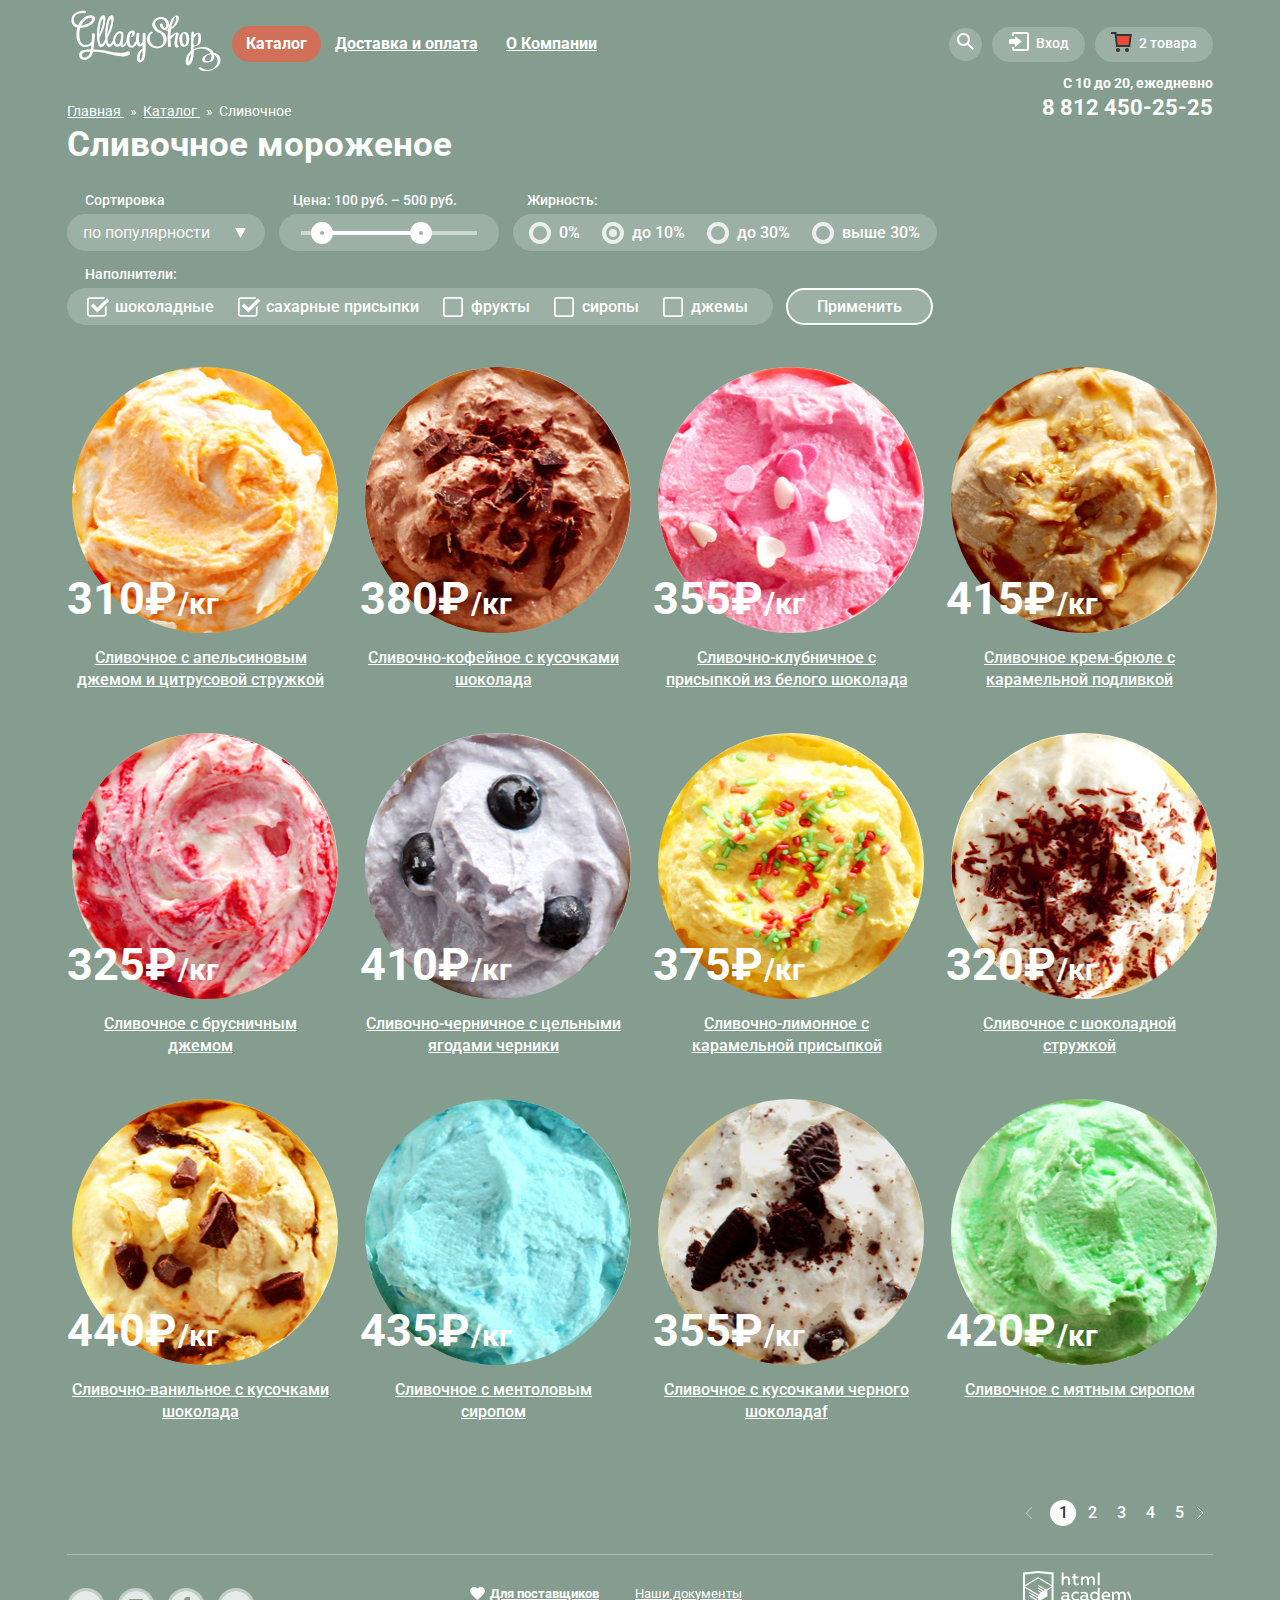
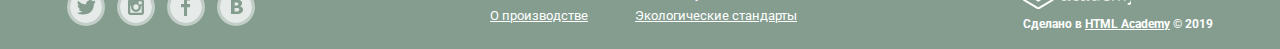
==== commit ac2f946e: "Минорные правки" ====
--- a/catalog.html
+++ b/catalog.html
@@ -7,7 +7,7 @@
     <meta name="keywords" content="Мороженое">
     <link href="https://fonts.googleapis.com/css?family=Roboto:400,500,700&display=swap&subset=cyrillic" rel="stylesheet">
     <link rel="stylesheet" href="css/normalize.css">
-    <link rel="stylesheet" href="css/main.css">
+    <link rel="stylesheet" href="css/main.min.css">
 </head>
 <body>
 <div class="site-wrapper-inner">
@@ -15,7 +15,7 @@
         <header class="header">
             <div class="header__wrap">
                 <a href="index.html">
-                    <img src="img/logo-gllacy.svg" alt="Логотип Gllacy" class="header__logo">
+                    <img src="img/logo-gllacy.svg" alt="Логотип Gllacy" class="header__logo" width="154" height="64">
                 </a>
                 <nav class="header__navigation">
                     <ul class="menu">
--- a/css/main.min.css
+++ b/css/main.min.css
@@ -0,0 +1 @@
+@keyframes bounce{0%{transform:translateY(-2000px)}70%{transform:translateY(30px)}90%{transform:translateY(-10px)}to{transform:translateY(0)}}@keyframes shake{0%,to{transform:translateX(0)}10%,30%,50%,70%,90%{transform:translateX(-10px)}20%,40%,60%,80%{transform:translateX(10px)}}html{box-sizing:border-box}*,::after,::before{box-sizing:inherit}body{margin:0;padding:0;font-family:'Roboto',Arial,sans-serif;font-size:16px;line-height:22px;font-weight:700;color:#323232;letter-spacing:0}.site-wrapper{background-image:url(../img/main-slide01.png);background-repeat:no-repeat;background-position:top center;transition:background-image .5s ease,background-color .5s ease}.site-wrapper-inner{min-width:940px;background:#849d8f}.site-wrapper::after,.site-wrapper::before{content:'';visibility:hidden}.site-wrapper::before{background-image:url(../img/main-slide02.png)}.site-wrapper::after{background-image:url(../img/main-slide03.png)}.container{max-width:1200px;margin:0 auto;padding:0 27px}img{max-width:100%}a{text-decoration:underline;color:#fff}a:active,a:focus,a:hover{color:#ffbc9e}.visually-hidden:not(:focus):not(:active),input[type=checkbox].visually-hidden,input[type=radio].visually-hidden{position:absolute;width:1px;height:1px;margin:-1px;border:0;padding:0;white-space:nowrap;clip-path:inset(100%);clip:rect(0 0 0 0);overflow:hidden}.menu{padding:0}.dropdown,.menu{list-style-type:none;margin:0}.actions,.slider__list,.user-help,.user-login__list,.user-navigation{list-style-type:none;margin:0;padding:0}.products{list-style-type:none;padding:0}.about-company__list{margin:0}.about-company__list,.breadcrumbs,.info-list,.pagination,.social{list-style-type:none;padding:0}.cart__box,.dropdown,.user-login__box{display:none}.btn{display:inline-block;vertical-align:top;border:0;padding:10px 21px;font:inherit;font-size:18px;line-height:24px;color:#fff;text-decoration:none;border-radius:50px;box-shadow:0 2px 2px 0 rgba(172,16,0,.64);background:#f26843;background:linear-gradient(to top,#e74a35,#f26843);cursor:pointer}.btn:focus,.btn:hover{color:#fff;background:linear-gradient(to bottom,#f58669 0%,#ec6f5e 100%);box-shadow:0 2px 2px #ac1000}.btn:active{background-image:linear-gradient(#f26843 0%,#e74a35 100%);box-shadow:inset 0 2px 2px 0 #942718}.header__wrap{display:flex;align-items:center;padding-top:10px;margin-bottom:2px}.header__logo{width:158px;height:62px;margin-right:7px}.menu{display:flex;flex-wrap:wrap;max-width:400px}.menu__item{position:relative;line-height:18px}.menu__item_current .menu__link{background-color:#d07058;text-decoration:none}.menu__link{padding:8px 14px 9px;background-color:transparent;border-radius:50px}.menu__link:focus,.menu__link:hover{color:#323232;background-color:#fff;text-decoration:none}.menu__link:active{color:#323232;text-decoration:none;background-color:#fff;box-shadow:inset 0 2px 1px 0 #696969}.cart:hover .cart__box,.menu__item_active:hover .dropdown,.search:hover .search__form,.user-login__item:hover .user-login__box{display:block}.menu__item_active::after{content:'';position:absolute;left:0;top:26px;width:88px;height:20px}.dropdown{position:absolute;left:-6px;top:32px;z-index:1;width:143px;padding:7px 0 8px;border-radius:6px;box-shadow:0 20px 20px 0 rgba(0,0,0,.4);background-color:#f8f7f4}.dropdown__link{display:block;padding:6px 0 6px 21px;font-size:14px;line-height:16px;color:#323232;font-weight:400;text-decoration:none}.dropdown__link:focus,.dropdown__link:hover{color:#323232;background-color:#fbded7}.dropdown__link:active{background-color:#f6b5a5}.dropdown__link_current{color:#fff;background-color:#d07058}.dropdown__link_new{position:relative;margin-bottom:10px;font-weight:700}.dropdown__link_new:active,.dropdown__link_new:focus,.dropdown__link_new:hover{color:#323232;background-color:transparent}.dropdown__link_new::after{content:'';position:absolute;left:6px;bottom:-7px;width:128px;height:1px;background-color:#d1d0ce}.header__user-nav{display:flex;flex-wrap:wrap;align-items:center;margin-left:auto}.header__contacts{max-width:250px;margin-left:auto;text-align:right}.header__contacts_inner{margin-top:-5px}.header__contacts-text{margin:0 0 5px;font-size:14px;line-height:16px;color:#fff}.header__contacts-phone{font-size:22px;line-height:24px;text-decoration:none}.user-navigation__item:not(:last-child){margin-right:10px}.cart__link:focus,.cart__link:hover,.search__link:focus,.search__link:hover,.user-login__link:focus,.user-login__link:hover{color:#323232;background-color:#fff}.search__link{display:block;width:33px;height:33px;text-align:center;line-height:34px;background-color:rgba(255,255,255,.2);border-radius:50px}.cart__link-main:focus circle,.cart__link-main:focus path,.cart__link-main:hover circle,.cart__link-main:hover path,.search__link:focus path,.search__link:hover path,.user-login__link:focus path,.user-login__link:focus polygon,.user-login__link:hover path,.user-login__link:hover polygon{fill:#323232}.search{position:relative}.search::after{content:'';position:absolute;left:5px;bottom:-10px;width:23px;height:10px}.search__form{position:absolute;right:0;bottom:-86px;display:none;width:341px;padding:20px 15px;border-radius:6px;background-color:#f8f7f4;box-shadow:0 20px 20px 0 rgba(0,0,0,.4)}.search__input{width:100%;padding:12px 14px 13px;border:1px solid #d3d3d2;font-weight:400;font-size:14px;line-height:16px;border-radius:6px;color:#323232}.search__input:hover{border:1px solid #c7c6c5;box-shadow:0 0 0 1px #c7c6c5}.search__input:focus{outline:0;border:1px solid #8fbdec;box-shadow:0 0 0 1px #8fbdec}.user-login__item{position:relative}.user-login__item::after{content:'';position:absolute;left:10px;bottom:-10px;width:71px;height:10px}.cart__link,.user-login__link{position:relative;display:block;padding:8px 16px 10px 44px;font-weight:500;font-size:14px;line-height:17px;text-decoration:none;border-radius:50px;background-color:rgba(255,255,255,.2)}.user-login__box,.user-login__link svg{position:absolute;left:17px;top:5px}.user-login__box{left:-185px;top:37px;z-index:1;width:277px;padding:19px;background-color:#f8f7f4;box-shadow:0 20px 20px 0 rgba(0,0,0,.4);border-radius:6px}.user-login__input{width:100%;margin-bottom:20px;padding:12px 14px 13px;border:1px solid #d3d3d2;font-weight:400;font-size:14px;line-height:24px;border-radius:6px;color:#323232}.user-login__input:hover{border:1px solid #c7c6c5;box-shadow:0 0 0 1px #c7c6c5}.user-login__input:focus{outline:0;border:1px solid #8fbdec;box-shadow:0 0 0 1px #8fbdec}.user-login__input::placeholder{font-weight:400;font-size:14px;line-height:24px;color:#999}.user-login__wrap{display:flex;justify-content:space-between;align-items:center}.user-login__btn{padding:11px 25px}.user-help__link{display:block;color:#323232;font-weight:400;font-size:13px;line-height:24px}.user-help__link:focus,.user-help__link:hover{color:#e84d37}.cart__link svg{position:absolute;left:16px;top:5px}.cart{position:relative}.cart::after{content:'';position:absolute;left:10px;bottom:-10px;width:88px;height:10px}.cart__form{display:flex;flex-direction:column}.cart__table{border-collapse:collapse}.cart__box{position:absolute;z-index:1;left:-423px;top:37px;width:540px;padding:20px 14px 21px 21px;border-radius:5px;box-shadow:0 20px 20px 0 rgba(0,0,0,.4);background-color:#f8f7f4}.cart__btn-remove{display:block;width:11px;height:11px;margin-right:7px;border:0;background:url(../img/x-small.svg) no-repeat center center;cursor:pointer}.cart__col{padding:0 0 15px;font-size:13px;line-height:16px;font-weight:400}.cart__img{padding:0;width:33px;height:33px;margin:0 8px 0 0}.cart__desc{margin:0;width:218px}.cart__col_bottom{vertical-align:bottom}.cart__text:last-child{color:#999}.cart__subtotal{margin:0;padding-right:9px;text-align:left}.cart__total{padding:15px 0;border-top:1px solid #cacac7;font-size:15px;line-height:18px;text-align:right}.cart__btn{margin-left:auto;padding:12px 15px}.slider{position:relative;margin-bottom:40px;padding-top:275px;text-align:center;color:#fff}.slider__item{display:none}.slider__title{width:700px;margin:0 auto 28px;font-size:60px;line-height:60px;font-weight:700}.slider__btn{max-width:400px;padding:11px 42px;font-size:32px;line-height:44px;text-shadow:0 2px 5px rgba(160,32,11,.76)}.slider__controls{position:absolute;bottom:23px;left:2px;z-index:20;font-size:0}.slider__controls label{display:inline-block;vertical-align:top;width:21px;height:21px;margin-right:8px;background-color:transparent;border:2px solid #fff;border-radius:50%;cursor:pointer}.slider__controls label:hover{background-color:rgba(255,255,255,.4)}#product-1:checked~.site-wrapper{background-color:#849d8f;background-image:url(../img/main-slide01.png)}#product-2:checked~.site-wrapper{background-color:#8996a6;background-image:url(../img/main-slide02.png)}#product-3:checked~.site-wrapper{background-color:#9d8b84;background-image:url(../img/main-slide03.png)}#product-1:checked~.site-wrapper #slide1,#product-2:checked~.site-wrapper #slide2,#product-3:checked~.site-wrapper #slide3{display:block}#product-1:checked~.site-wrapper label[for=product-1],#product-2:checked~.site-wrapper label[for=product-2],#product-3:checked~.site-wrapper label[for=product-3]{background-color:#fff}.actions-list{margin-bottom:27px}.actions{display:flex;flex-wrap:wrap;justify-content:space-between;color:#fff;font-size:18px;line-height:22px}.actions__item{display:flex;flex-direction:column;width:560px;padding:19px 21px 25px 20px;border-radius:15px;overflow:hidden}.actions__item:first-child{background:#890b16 url(../img/rasberry-actions.jpg) no-repeat center center/cover}.actions__item:last-child{background:#683a1f url(../img/choco-actions.jpg) no-repeat center center/cover}.actions__title{margin:0 0 14px;font-size:35px;line-height:41px}.actions__text{margin:0 0 45px}.actions__btn{max-width:200px;margin-left:auto}.our-products{margin-bottom:11px}.products{display:flex;flex-wrap:wrap;margin:0 -13px}.products__item{position:relative;margin:13px;width:267px;padding:0 5px;text-align:center;color:#fff}.products__item::before{content:'';position:absolute;left:0;top:0;width:61px;height:61px;border-radius:50px;background:#fff url(../img/hit.svg) no-repeat center center}.product__wrap-img{width:266px;height:266px;margin-bottom:-2px;border-radius:50%;overflow:hidden}.products__title{position:relative;z-index:3;font-weight:500;font-size:16px;line-height:22px}.product__price-box{position:absolute;left:0;top:209px;max-width:250px}.products__price{font-size:45px;line-height:45px;text-align:left}.products__price:last-of-type{margin-left:-10px;font-size:30px}.about-company{margin-bottom:40px;padding:25px 14px 3px 22px;border-radius:12px;background:#f1e6d0 url(../img/about-company-bg.jpg) left center;overflow:hidden}.about-company__list{display:flex;flex-wrap:wrap;justify-content:space-between}.about-company__item{position:relative;width:543px;margin-bottom:4px}.about-company__item::before{content:'';position:absolute;left:0;top:-14px;width:49px;height:49px}.about-company__item:first-child::before{background-image:url(../img/about-icon01.svg)}.about-company__item:nth-child(2)::before{background-image:url(../img/about-icon02.svg)}.about-company__item:nth-child(3)::before{background-image:url(../img/about-icon03.svg)}.about-company__item:last-child::before{background-image:url(../img/about-icon04.svg)}.about-company__title{margin:0 0 21px;font-size:24px;line-height:30px;font-weight:500}.about-company__text{margin:0 0 20px;padding-left:56px;font-weight:400}.other{margin-bottom:40px;display:flex;justify-content:space-between}.latest-news,.subscribe{align-self:flex-start;width:560px;border-radius:15px}.latest-news{padding:23px 40px 79px 21px;background:#fff url(../img/strawberry-bg.jpg) no-repeat center center/cover}.latest-news__text{margin:0 0 7px;font-weight:500}.latest-news__link{display:block;max-width:283px;font-size:24px;line-height:30px;color:#323232}.latest-news__link:active,.latest-news__link:focus,.latest-news__link:hover{color:#e84d37}.subscribe-wrap{max-width:560px;border-radius:10px;background:#f8f7f4 url(../img/subscribe-bg.jpg) no-repeat center center/cover}.subscribe{margin:5px;padding:28px 22px 35px 24px;background-color:#f8f7f4}.subscribe__form{display:flex;justify-content:space-between;align-items:center}.subscribe__input{width:367px;padding:12px 14px 13px;border:1px solid #d3d3d2;font:inherit;font-weight:400;font-size:16px;line-height:24px;border-radius:6px;color:#323232}.subscribe__input:hover{border:1px solid #c7c6c5;box-shadow:0 0 0 1px #c7c6c5}.subscribe__input:focus{outline:0;border:1px solid #8fbdec;box-shadow:0 0 0 1px #8fbdec}.search__input::placeholder{font-weight:400;font-size:16px;line-height:24px;color:#999}.subscribe__text{margin:0 0 35px;font-weight:400;color:#5a5a5a}.subscribe__btn{padding:10px 22px 12px}.map{min-height:430px;background:url(../img/map.jpg) no-repeat center center/contain}.map .container{position:relative}.contacts,.contacts__text{font-size:14px;line-height:20px}.contacts{position:absolute;z-index:1;top:62px;right:26px;width:302px;padding:27px 25px 31px;border-radius:15px;background-color:#fff}.contacts__text{margin:0 0 2px;font-weight:400}.contacts__text:last-of-type{margin-top:2px;margin-bottom:25px}.contacts__address,.contacts__phone{font-size:18px;line-height:24px}.contacts__address{margin:0 0 20px}.contacts__phone{color:#323232;text-decoration:none}.contacts__phone:active,.contacts__phone:focus,.contacts__phone:hover{color:#e84d37}.contacts__btn{display:block;text-align:center}.footer{display:flex;align-items:center;padding:16px 0}.social{display:flex;flex-wrap:wrap;width:190px;margin:0 230px 0 3px}.social__item{margin-top:10px}.social__item:not(:last-child){margin-right:18px}.social__link{display:block;width:32px;height:32px;text-align:center;border-radius:50px;box-shadow:0 0 0 3px rgba(255,255,255,.5)}.social__link path{fill:rgba(255,255,255,.8)}.social__link:focus,.social__link:hover{box-shadow:0 0 0 3px rgba(255,255,255,.7)}.social__link:active{box-shadow:0 0 0 3px rgba(255,255,255,.7)}.social__link:focus path,.social__link:hover path{fill:#fff}.info-list{display:flex;flex-wrap:wrap;width:340px;margin:3px 0 0}.info-list__item{position:relative;width:165px}.info-list__item:nth-child(odd){width:145px}.info-list__item:first-child::before{content:'';position:absolute;left:-20px;top:5px;width:15px;height:13px;background-image:url(../img/heart.svg)}.info-list__item:first-child .info-list__link{font-weight:700}.info-list__link{font-size:13px;line-height:18px;font-weight:400}.footer__copyright{margin-left:auto;max-width:200px}.footer__copyright-text{margin:0;font-size:12px;line-height:18px;color:#fefefe}.breadcrumbs{display:flex;flex-wrap:wrap;max-width:500px;margin:-18px 0 5px}.breadcrumbs__item{font-size:14px;line-height:16px;font-weight:400;color:#fff}.breadcrumbs__item:not(:last-child)::after{content:'»';margin:0 6px}.main__title{max-width:500px;margin:0 0 27px;color:#fff;font-size:35px;line-height:41px}.page-filters{margin-bottom:29px}.filters{display:flex;flex-wrap:wrap;width:870px;font-size:14px;line-height:16px;font-weight:500;color:#fff}.sort,.sort__label{margin-right:14px}.sort__label{position:relative;display:block;margin-bottom:15px;padding:10px 17px 9px 16px;background-color:rgba(255,255,255,.2);border-radius:50px}.sort__select{padding:0;border:0;width:165px;background-color:transparent;-webkit-appearance:none;color:#f8f7f4;font-size:16px;line-height:18px;cursor:pointer}.arrow-down{position:absolute;right:19px;top:14px;z-index:1;pointer-events:none}.sort__select:hover+.arrow-down path{fill:#323232}.sort__option,.sort__select:hover{color:#323232}.filters__item{margin:0;padding:0;border:0}.sort__title,.toppings__title{padding-left:18px;margin-bottom:6px}.choice__title,.range__title{margin-bottom:6px;padding-left:14px}.range__controls{position:relative;margin-right:14px;padding:16.5px 22px 0;width:220px;height:37px;border-radius:50px;background-color:rgba(255,255,255,.2)}.range__scale{height:4px;background-color:rgba(255,255,255,.5)}.range__bar{width:70%;height:4px;background-color:#fff}.range__toggle{position:absolute;top:8px;left:0;width:22px;height:22px;padding:0;border:9px solid #fff;border-radius:50px;background-color:#ababab;cursor:pointer;transform:scale(1);transition:transform .3s}.range__toggle:hover{transform:scale(1.1)}.range__toggle_min{left:32px}.range__toggle_max{left:131px}.choice__box,.toppings__box{display:flex;flex-wrap:wrap;max-width:430px}.toppings__box{max-width:720px}.choice__box,.toppings__box{padding:10px 17px 9px 14px;min-height:37px;background-color:rgba(255,255,255,.2);border-radius:50px}.toppings__box{padding:10px 25px 9px 16px;margin-right:13px}.choice__wrap,.toppings__wrap{padding-left:32px}.choice__wrap:not(:last-child),.toppings__wrap:not(:last-child){margin-right:20px}.choice__label,.toppings__label{position:relative;font-size:16px;line-height:18px;cursor:pointer}.choice__label::after,.choice__label::before{content:'';position:absolute;border-radius:50%}.choice__label::before{border:4px solid rgba(255,255,255,.8);top:-1px;left:-30px;width:22px;height:22px;transition:transform .3s ease-in,border .3s}.choice__label::after{top:6px;left:-23px;width:8px;height:8px;background-color:rgba(255,255,255,.8);transition:transform .2s ease-in,background-color .3s;transform:scale(0)}.choice__wrap input[type=radio]:checked+.choice__label::after{transform:scale(1)}.choice__wrap input[type=radio]:focus+.choice__label::before{box-shadow:0 0 0 3px #8fbdec}.choice__wrap input[type=radio]:disabled+.choice__label::before{border:4px solid rgba(255,255,255,.4)}.choice__label:hover::before{border:4px solid #fff}.choice__label:hover::after{background-color:#fff}.toppings__label::before{content:'';position:absolute;top:0;left:-30px;width:23px;height:20px;background:url(../img/checkbox-off.svg) no-repeat center center/contain}.toppings__wrap input[type=checkbox]:checked+.toppings__label::before{left:-28px;background:url(../img/checkbox-on.svg) no-repeat center center/contain}.toppings__wrap input[type=checkbox]:focus+.toppings__label::before{box-shadow:0 0 0 3px #8fbdec}.toppings__wrap input[type=checkbox]:disabled+.toppings__label::before{opacity:.4}.filters__btn{align-self:flex-end;padding:7px 29px;min-height:37px;border:2px solid #fff;font-size:16px;line-height:18px;font-weight:500;color:#fff;border-radius:50px;background-color:rgba(255,255,255,.2);cursor:pointer;transition:background-color .3s,color .3s}.filters__btn:focus,.filters__btn:hover{color:#323232;background-color:#fff}.filters__btn:active{color:#323232;border:2px solid transparent;box-shadow:inset 0 2px 1px 0 #696969;background-color:#ededed}.products-catalog{padding-bottom:28px;border-bottom:1px solid rgba(255,255,255,.32)}.products-inner{margin-bottom:48px}.products-inner .products__item::before{content:none}.products__overlay{position:absolute;left:-13px;top:-6px;z-index:1;width:293px;height:120%;display:flex;justify-content:center;align-items:flex-end;padding:22px 45px;border-radius:6px;background-color:rgba(255,255,255,.2);box-shadow:0 20px 20px 0 rgba(0,0,0,.4);opacity:0;transition:opacity .3s ease}.products__item:hover .products__overlay{opacity:1}.products__btn{padding:11px 17px}.pagination{display:flex;flex-wrap:wrap;max-width:197px;margin:0 0 0 auto}.pagination__item{font-weight:500}.pagination__item:not(:last-child){margin-right:3px}.pagination__link{display:block;width:26px;height:26px;text-align:center;line-height:26px;text-decoration:none;background-color:transparent;border-radius:50px}.pagination__link:focus,.pagination__link:hover{color:#fff;background-color:rgba(255,255,255,.2)}.pagination__item_current .pagination__link{color:#323232;background-color:#fff}.pagination__control{display:block;width:26px;height:26px;text-align:center;line-height:27px}.pagination__control_prev{margin-right:5px;transform:rotate(180deg)}.pagination__control_next{margin-left:-8px}.pagination__control[href] .pagination__arrow path{fill:#fff}.callback-form{position:fixed;display:none;z-index:5;width:478px;min-height:446px;top:50%;left:50%;margin-left:-239px;margin-top:-221px;padding:17px 26px 26px 22px;background-color:#f8f7f4;border-radius:10px}.callback{position:relative}.callback__close{position:absolute;right:6px;top:15px;border:0;background-color:transparent;cursor:pointer}.callback__title{margin:0 0 15px;font-size:24px;line-height:28px}.callback__input{width:100%;max-width:266px;margin-bottom:20px;padding:12px 14px 13px;border:1px solid #d3d3d2;font-weight:400;font-size:16px;line-height:24px;border-radius:6px;color:#323232}.callback__input:hover{border:1px solid #c7c6c5;box-shadow:0 0 0 1px #c7c6c5}.callback__input:focus{outline:0;border:1px solid #8fbdec;box-shadow:0 0 0 1px #8fbdec}.callback__input::placeholder,.callback__textarea::placeholder{font-weight:400;font-size:16px;line-height:24px;color:#999}.callback__textarea{width:100%;height:156px;margin-bottom:25px;padding:12px 14px 13px;border:1px solid #d3d3d2;font-weight:400;font-size:16px;line-height:24px;border-radius:6px;color:#323232;resize:none}.callback__textarea:hover{border:1px solid #c7c6c5;box-shadow:0 0 0 1px #c7c6c5}.callback__textarea:focus{outline:0;border:1px solid #8fbdec;box-shadow:0 0 0 1px #8fbdec}.callback__btn{display:block;margin-left:auto;padding:13px 25px}.overlay{position:fixed;display:none;z-index:3;left:0;top:0;width:100%;height:100%;background-color:rgba(0,0,0,.3)}.modal-open{animation:bounce .6s}.modal-open,.overlay-open{display:block}.modal-error{animation:shake .6s}.ymaps-2-1-74-map{position:absolute;left:0;top:0}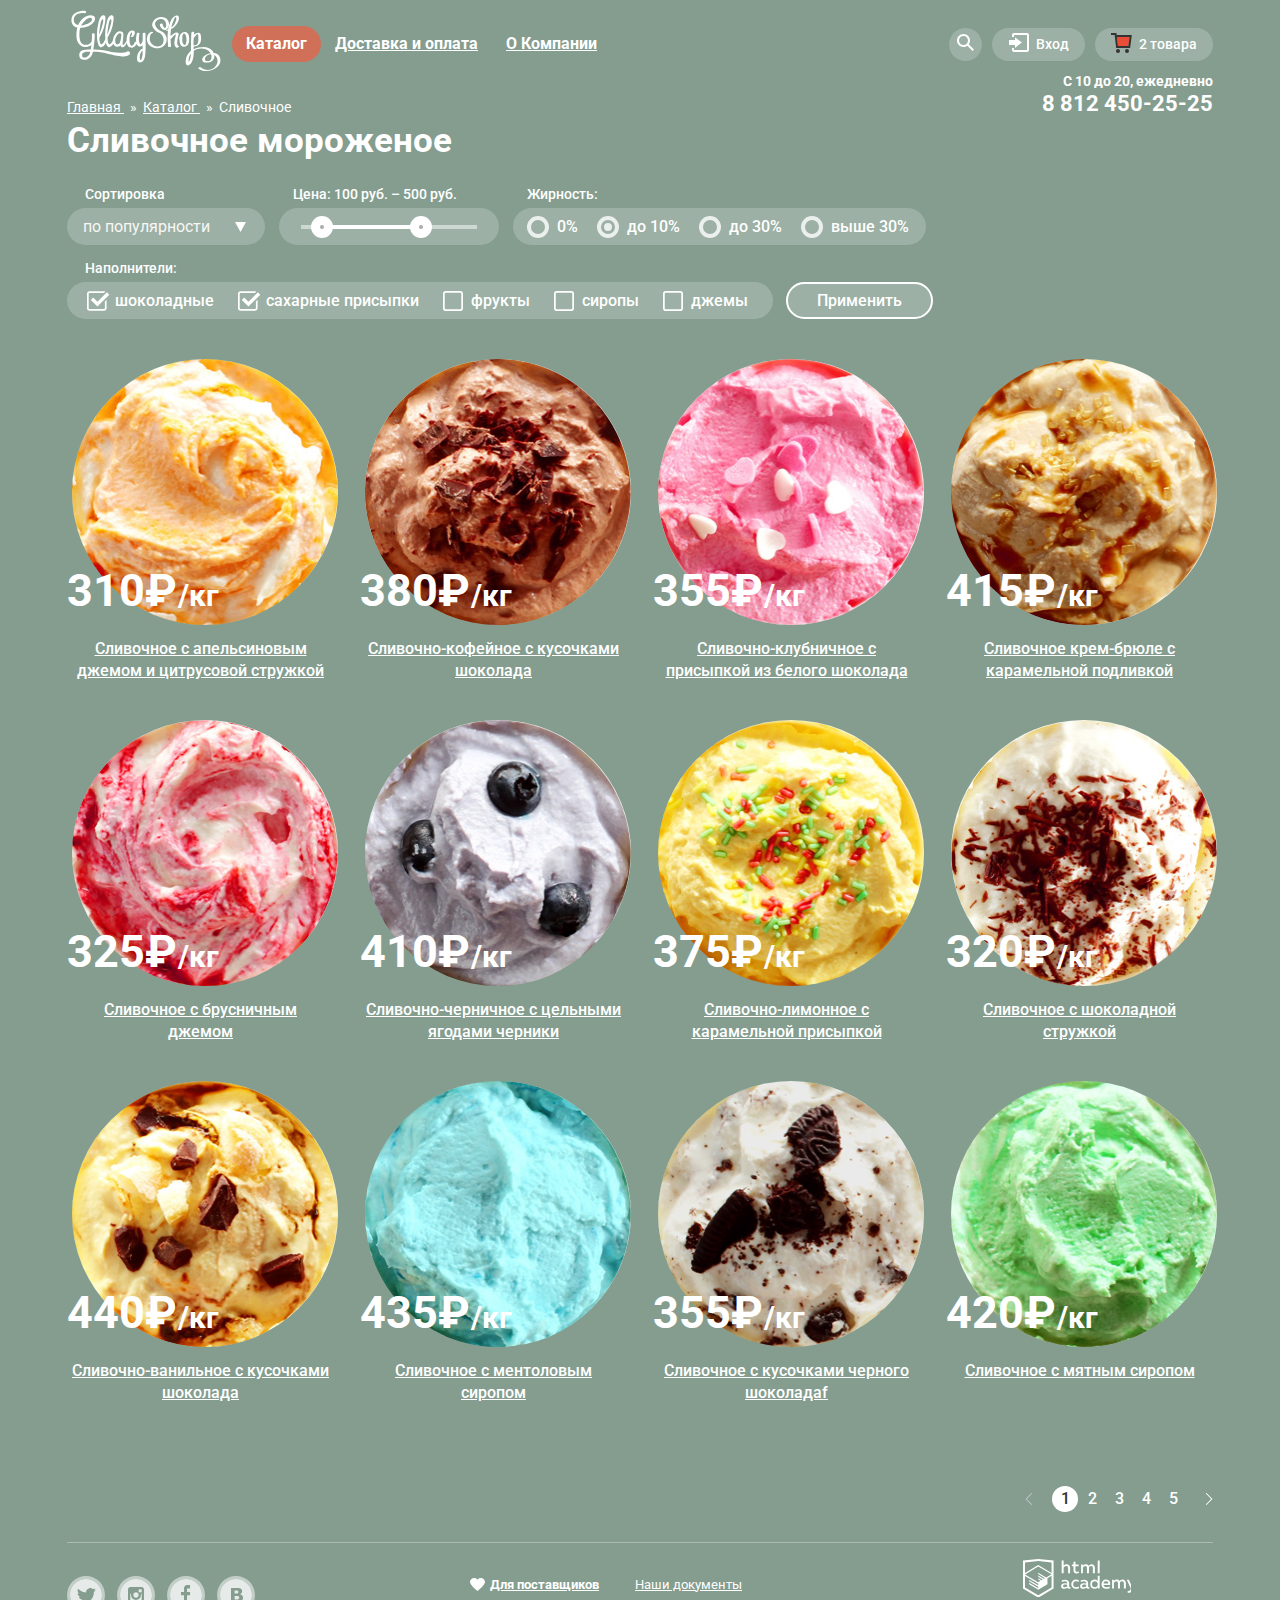
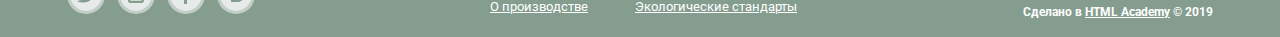
==== commit 85cd032e: "Правки по предзащите" ====
--- a/catalog.html
+++ b/catalog.html
@@ -180,6 +180,8 @@
                                         </td>
                                     </tr>
                                 </table>
+                                <input type="hidden" value="Пломбир с апельсиновым джемом 1,5 кг х 200 руб">
+                                <input type="hidden" value="Клубничный пломбир с присыпкой из белого шоколада 1,5 кг х 300 руб">
                                 <button type="submit" class="cart__btn btn">
                                     Оформить заказ
                                 </button>
@@ -612,7 +614,7 @@
                     </li>
                 </ul>
                 <ul class="pagination">
-                    <li class="pagination__item">
+                    <li>
                         <a class="pagination__control pagination__control_prev" aria-label="Предыдущая страница">
                             <svg enable-background="new 0 0 8 12" height="12" class="pagination__arrow" viewBox="0 0 8 12" width="8" xmlns="http://www.w3.org/2000/svg"><path d="m7.237 5.642-5.508-5.509c-.198-.198-.519-.198-.716 0s-.198.519 0 .716l5.15 5.151-5.151 5.15c-.198.198-.198.519 0 .717.099.099.229.148.358.148s.259-.05.358-.148l5.509-5.509c.199-.198.199-.518 0-.716z" fill="#c1c6ce"/></svg>
                         </a>
--- a/css/main.min.css
+++ b/css/main.min.css
@@ -1 +1 @@
-@keyframes bounce{0%{transform:translateY(-2000px)}70%{transform:translateY(30px)}90%{transform:translateY(-10px)}to{transform:translateY(0)}}@keyframes shake{0%,to{transform:translateX(0)}10%,30%,50%,70%,90%{transform:translateX(-10px)}20%,40%,60%,80%{transform:translateX(10px)}}html{box-sizing:border-box}*,::after,::before{box-sizing:inherit}body{margin:0;padding:0;font-family:'Roboto',Arial,sans-serif;font-size:16px;line-height:22px;font-weight:700;color:#323232;letter-spacing:0}.site-wrapper{background-image:url(../img/main-slide01.png);background-repeat:no-repeat;background-position:top center;transition:background-image .5s ease,background-color .5s ease}.site-wrapper-inner{min-width:940px;background:#849d8f}.site-wrapper::after,.site-wrapper::before{content:'';visibility:hidden}.site-wrapper::before{background-image:url(../img/main-slide02.png)}.site-wrapper::after{background-image:url(../img/main-slide03.png)}.container{max-width:1200px;margin:0 auto;padding:0 27px}img{max-width:100%}a{text-decoration:underline;color:#fff}a:active,a:focus,a:hover{color:#ffbc9e}.visually-hidden:not(:focus):not(:active),input[type=checkbox].visually-hidden,input[type=radio].visually-hidden{position:absolute;width:1px;height:1px;margin:-1px;border:0;padding:0;white-space:nowrap;clip-path:inset(100%);clip:rect(0 0 0 0);overflow:hidden}.menu{padding:0}.dropdown,.menu{list-style-type:none;margin:0}.actions,.slider__list,.user-help,.user-login__list,.user-navigation{list-style-type:none;margin:0;padding:0}.products{list-style-type:none;padding:0}.about-company__list{margin:0}.about-company__list,.breadcrumbs,.info-list,.pagination,.social{list-style-type:none;padding:0}.cart__box,.dropdown,.user-login__box{display:none}.btn{display:inline-block;vertical-align:top;border:0;padding:10px 21px;font:inherit;font-size:18px;line-height:24px;color:#fff;text-decoration:none;border-radius:50px;box-shadow:0 2px 2px 0 rgba(172,16,0,.64);background:#f26843;background:linear-gradient(to top,#e74a35,#f26843);cursor:pointer}.btn:focus,.btn:hover{color:#fff;background:linear-gradient(to bottom,#f58669 0%,#ec6f5e 100%);box-shadow:0 2px 2px #ac1000}.btn:active{background-image:linear-gradient(#f26843 0%,#e74a35 100%);box-shadow:inset 0 2px 2px 0 #942718}.header__wrap{display:flex;align-items:center;padding-top:10px;margin-bottom:2px}.header__logo{width:158px;height:62px;margin-right:7px}.menu{display:flex;flex-wrap:wrap;max-width:400px}.menu__item{position:relative;line-height:18px}.menu__item_current .menu__link{background-color:#d07058;text-decoration:none}.menu__link{padding:8px 14px 9px;background-color:transparent;border-radius:50px}.menu__link:focus,.menu__link:hover{color:#323232;background-color:#fff;text-decoration:none}.menu__link:active{color:#323232;text-decoration:none;background-color:#fff;box-shadow:inset 0 2px 1px 0 #696969}.cart:hover .cart__box,.menu__item_active:hover .dropdown,.search:hover .search__form,.user-login__item:hover .user-login__box{display:block}.menu__item_active::after{content:'';position:absolute;left:0;top:26px;width:88px;height:20px}.dropdown{position:absolute;left:-6px;top:32px;z-index:1;width:143px;padding:7px 0 8px;border-radius:6px;box-shadow:0 20px 20px 0 rgba(0,0,0,.4);background-color:#f8f7f4}.dropdown__link{display:block;padding:6px 0 6px 21px;font-size:14px;line-height:16px;color:#323232;font-weight:400;text-decoration:none}.dropdown__link:focus,.dropdown__link:hover{color:#323232;background-color:#fbded7}.dropdown__link:active{background-color:#f6b5a5}.dropdown__link_current{color:#fff;background-color:#d07058}.dropdown__link_new{position:relative;margin-bottom:10px;font-weight:700}.dropdown__link_new:active,.dropdown__link_new:focus,.dropdown__link_new:hover{color:#323232;background-color:transparent}.dropdown__link_new::after{content:'';position:absolute;left:6px;bottom:-7px;width:128px;height:1px;background-color:#d1d0ce}.header__user-nav{display:flex;flex-wrap:wrap;align-items:center;margin-left:auto}.header__contacts{max-width:250px;margin-left:auto;text-align:right}.header__contacts_inner{margin-top:-5px}.header__contacts-text{margin:0 0 5px;font-size:14px;line-height:16px;color:#fff}.header__contacts-phone{font-size:22px;line-height:24px;text-decoration:none}.user-navigation__item:not(:last-child){margin-right:10px}.cart__link:focus,.cart__link:hover,.search__link:focus,.search__link:hover,.user-login__link:focus,.user-login__link:hover{color:#323232;background-color:#fff}.search__link{display:block;width:33px;height:33px;text-align:center;line-height:34px;background-color:rgba(255,255,255,.2);border-radius:50px}.cart__link-main:focus circle,.cart__link-main:focus path,.cart__link-main:hover circle,.cart__link-main:hover path,.search__link:focus path,.search__link:hover path,.user-login__link:focus path,.user-login__link:focus polygon,.user-login__link:hover path,.user-login__link:hover polygon{fill:#323232}.search{position:relative}.search::after{content:'';position:absolute;left:5px;bottom:-10px;width:23px;height:10px}.search__form{position:absolute;right:0;bottom:-86px;display:none;width:341px;padding:20px 15px;border-radius:6px;background-color:#f8f7f4;box-shadow:0 20px 20px 0 rgba(0,0,0,.4)}.search__input{width:100%;padding:12px 14px 13px;border:1px solid #d3d3d2;font-weight:400;font-size:14px;line-height:16px;border-radius:6px;color:#323232}.search__input:hover{border:1px solid #c7c6c5;box-shadow:0 0 0 1px #c7c6c5}.search__input:focus{outline:0;border:1px solid #8fbdec;box-shadow:0 0 0 1px #8fbdec}.user-login__item{position:relative}.user-login__item::after{content:'';position:absolute;left:10px;bottom:-10px;width:71px;height:10px}.cart__link,.user-login__link{position:relative;display:block;padding:8px 16px 10px 44px;font-weight:500;font-size:14px;line-height:17px;text-decoration:none;border-radius:50px;background-color:rgba(255,255,255,.2)}.user-login__box,.user-login__link svg{position:absolute;left:17px;top:5px}.user-login__box{left:-185px;top:37px;z-index:1;width:277px;padding:19px;background-color:#f8f7f4;box-shadow:0 20px 20px 0 rgba(0,0,0,.4);border-radius:6px}.user-login__input{width:100%;margin-bottom:20px;padding:12px 14px 13px;border:1px solid #d3d3d2;font-weight:400;font-size:14px;line-height:24px;border-radius:6px;color:#323232}.user-login__input:hover{border:1px solid #c7c6c5;box-shadow:0 0 0 1px #c7c6c5}.user-login__input:focus{outline:0;border:1px solid #8fbdec;box-shadow:0 0 0 1px #8fbdec}.user-login__input::placeholder{font-weight:400;font-size:14px;line-height:24px;color:#999}.user-login__wrap{display:flex;justify-content:space-between;align-items:center}.user-login__btn{padding:11px 25px}.user-help__link{display:block;color:#323232;font-weight:400;font-size:13px;line-height:24px}.user-help__link:focus,.user-help__link:hover{color:#e84d37}.cart__link svg{position:absolute;left:16px;top:5px}.cart{position:relative}.cart::after{content:'';position:absolute;left:10px;bottom:-10px;width:88px;height:10px}.cart__form{display:flex;flex-direction:column}.cart__table{border-collapse:collapse}.cart__box{position:absolute;z-index:1;left:-423px;top:37px;width:540px;padding:20px 14px 21px 21px;border-radius:5px;box-shadow:0 20px 20px 0 rgba(0,0,0,.4);background-color:#f8f7f4}.cart__btn-remove{display:block;width:11px;height:11px;margin-right:7px;border:0;background:url(../img/x-small.svg) no-repeat center center;cursor:pointer}.cart__col{padding:0 0 15px;font-size:13px;line-height:16px;font-weight:400}.cart__img{padding:0;width:33px;height:33px;margin:0 8px 0 0}.cart__desc{margin:0;width:218px}.cart__col_bottom{vertical-align:bottom}.cart__text:last-child{color:#999}.cart__subtotal{margin:0;padding-right:9px;text-align:left}.cart__total{padding:15px 0;border-top:1px solid #cacac7;font-size:15px;line-height:18px;text-align:right}.cart__btn{margin-left:auto;padding:12px 15px}.slider{position:relative;margin-bottom:40px;padding-top:275px;text-align:center;color:#fff}.slider__item{display:none}.slider__title{width:700px;margin:0 auto 28px;font-size:60px;line-height:60px;font-weight:700}.slider__btn{max-width:400px;padding:11px 42px;font-size:32px;line-height:44px;text-shadow:0 2px 5px rgba(160,32,11,.76)}.slider__controls{position:absolute;bottom:23px;left:2px;z-index:20;font-size:0}.slider__controls label{display:inline-block;vertical-align:top;width:21px;height:21px;margin-right:8px;background-color:transparent;border:2px solid #fff;border-radius:50%;cursor:pointer}.slider__controls label:hover{background-color:rgba(255,255,255,.4)}#product-1:checked~.site-wrapper{background-color:#849d8f;background-image:url(../img/main-slide01.png)}#product-2:checked~.site-wrapper{background-color:#8996a6;background-image:url(../img/main-slide02.png)}#product-3:checked~.site-wrapper{background-color:#9d8b84;background-image:url(../img/main-slide03.png)}#product-1:checked~.site-wrapper #slide1,#product-2:checked~.site-wrapper #slide2,#product-3:checked~.site-wrapper #slide3{display:block}#product-1:checked~.site-wrapper label[for=product-1],#product-2:checked~.site-wrapper label[for=product-2],#product-3:checked~.site-wrapper label[for=product-3]{background-color:#fff}.actions-list{margin-bottom:27px}.actions{display:flex;flex-wrap:wrap;justify-content:space-between;color:#fff;font-size:18px;line-height:22px}.actions__item{display:flex;flex-direction:column;width:560px;padding:19px 21px 25px 20px;border-radius:15px;overflow:hidden}.actions__item:first-child{background:#890b16 url(../img/rasberry-actions.jpg) no-repeat center center/cover}.actions__item:last-child{background:#683a1f url(../img/choco-actions.jpg) no-repeat center center/cover}.actions__title{margin:0 0 14px;font-size:35px;line-height:41px}.actions__text{margin:0 0 45px}.actions__btn{max-width:200px;margin-left:auto}.our-products{margin-bottom:11px}.products{display:flex;flex-wrap:wrap;margin:0 -13px}.products__item{position:relative;margin:13px;width:267px;padding:0 5px;text-align:center;color:#fff}.products__item::before{content:'';position:absolute;left:0;top:0;width:61px;height:61px;border-radius:50px;background:#fff url(../img/hit.svg) no-repeat center center}.product__wrap-img{width:266px;height:266px;margin-bottom:-2px;border-radius:50%;overflow:hidden}.products__title{position:relative;z-index:3;font-weight:500;font-size:16px;line-height:22px}.product__price-box{position:absolute;left:0;top:209px;max-width:250px}.products__price{font-size:45px;line-height:45px;text-align:left}.products__price:last-of-type{margin-left:-10px;font-size:30px}.about-company{margin-bottom:40px;padding:25px 14px 3px 22px;border-radius:12px;background:#f1e6d0 url(../img/about-company-bg.jpg) left center;overflow:hidden}.about-company__list{display:flex;flex-wrap:wrap;justify-content:space-between}.about-company__item{position:relative;width:543px;margin-bottom:4px}.about-company__item::before{content:'';position:absolute;left:0;top:-14px;width:49px;height:49px}.about-company__item:first-child::before{background-image:url(../img/about-icon01.svg)}.about-company__item:nth-child(2)::before{background-image:url(../img/about-icon02.svg)}.about-company__item:nth-child(3)::before{background-image:url(../img/about-icon03.svg)}.about-company__item:last-child::before{background-image:url(../img/about-icon04.svg)}.about-company__title{margin:0 0 21px;font-size:24px;line-height:30px;font-weight:500}.about-company__text{margin:0 0 20px;padding-left:56px;font-weight:400}.other{margin-bottom:40px;display:flex;justify-content:space-between}.latest-news,.subscribe{align-self:flex-start;width:560px;border-radius:15px}.latest-news{padding:23px 40px 79px 21px;background:#fff url(../img/strawberry-bg.jpg) no-repeat center center/cover}.latest-news__text{margin:0 0 7px;font-weight:500}.latest-news__link{display:block;max-width:283px;font-size:24px;line-height:30px;color:#323232}.latest-news__link:active,.latest-news__link:focus,.latest-news__link:hover{color:#e84d37}.subscribe-wrap{max-width:560px;border-radius:10px;background:#f8f7f4 url(../img/subscribe-bg.jpg) no-repeat center center/cover}.subscribe{margin:5px;padding:28px 22px 35px 24px;background-color:#f8f7f4}.subscribe__form{display:flex;justify-content:space-between;align-items:center}.subscribe__input{width:367px;padding:12px 14px 13px;border:1px solid #d3d3d2;font:inherit;font-weight:400;font-size:16px;line-height:24px;border-radius:6px;color:#323232}.subscribe__input:hover{border:1px solid #c7c6c5;box-shadow:0 0 0 1px #c7c6c5}.subscribe__input:focus{outline:0;border:1px solid #8fbdec;box-shadow:0 0 0 1px #8fbdec}.search__input::placeholder{font-weight:400;font-size:16px;line-height:24px;color:#999}.subscribe__text{margin:0 0 35px;font-weight:400;color:#5a5a5a}.subscribe__btn{padding:10px 22px 12px}.map{min-height:430px;background:url(../img/map.jpg) no-repeat center center/contain}.map .container{position:relative}.contacts,.contacts__text{font-size:14px;line-height:20px}.contacts{position:absolute;z-index:1;top:62px;right:26px;width:302px;padding:27px 25px 31px;border-radius:15px;background-color:#fff}.contacts__text{margin:0 0 2px;font-weight:400}.contacts__text:last-of-type{margin-top:2px;margin-bottom:25px}.contacts__address,.contacts__phone{font-size:18px;line-height:24px}.contacts__address{margin:0 0 20px}.contacts__phone{color:#323232;text-decoration:none}.contacts__phone:active,.contacts__phone:focus,.contacts__phone:hover{color:#e84d37}.contacts__btn{display:block;text-align:center}.footer{display:flex;align-items:center;padding:16px 0}.social{display:flex;flex-wrap:wrap;width:190px;margin:0 230px 0 3px}.social__item{margin-top:10px}.social__item:not(:last-child){margin-right:18px}.social__link{display:block;width:32px;height:32px;text-align:center;border-radius:50px;box-shadow:0 0 0 3px rgba(255,255,255,.5)}.social__link path{fill:rgba(255,255,255,.8)}.social__link:focus,.social__link:hover{box-shadow:0 0 0 3px rgba(255,255,255,.7)}.social__link:active{box-shadow:0 0 0 3px rgba(255,255,255,.7)}.social__link:focus path,.social__link:hover path{fill:#fff}.info-list{display:flex;flex-wrap:wrap;width:340px;margin:3px 0 0}.info-list__item{position:relative;width:165px}.info-list__item:nth-child(odd){width:145px}.info-list__item:first-child::before{content:'';position:absolute;left:-20px;top:5px;width:15px;height:13px;background-image:url(../img/heart.svg)}.info-list__item:first-child .info-list__link{font-weight:700}.info-list__link{font-size:13px;line-height:18px;font-weight:400}.footer__copyright{margin-left:auto;max-width:200px}.footer__copyright-text{margin:0;font-size:12px;line-height:18px;color:#fefefe}.breadcrumbs{display:flex;flex-wrap:wrap;max-width:500px;margin:-18px 0 5px}.breadcrumbs__item{font-size:14px;line-height:16px;font-weight:400;color:#fff}.breadcrumbs__item:not(:last-child)::after{content:'»';margin:0 6px}.main__title{max-width:500px;margin:0 0 27px;color:#fff;font-size:35px;line-height:41px}.page-filters{margin-bottom:29px}.filters{display:flex;flex-wrap:wrap;width:870px;font-size:14px;line-height:16px;font-weight:500;color:#fff}.sort,.sort__label{margin-right:14px}.sort__label{position:relative;display:block;margin-bottom:15px;padding:10px 17px 9px 16px;background-color:rgba(255,255,255,.2);border-radius:50px}.sort__select{padding:0;border:0;width:165px;background-color:transparent;-webkit-appearance:none;color:#f8f7f4;font-size:16px;line-height:18px;cursor:pointer}.arrow-down{position:absolute;right:19px;top:14px;z-index:1;pointer-events:none}.sort__select:hover+.arrow-down path{fill:#323232}.sort__option,.sort__select:hover{color:#323232}.filters__item{margin:0;padding:0;border:0}.sort__title,.toppings__title{padding-left:18px;margin-bottom:6px}.choice__title,.range__title{margin-bottom:6px;padding-left:14px}.range__controls{position:relative;margin-right:14px;padding:16.5px 22px 0;width:220px;height:37px;border-radius:50px;background-color:rgba(255,255,255,.2)}.range__scale{height:4px;background-color:rgba(255,255,255,.5)}.range__bar{width:70%;height:4px;background-color:#fff}.range__toggle{position:absolute;top:8px;left:0;width:22px;height:22px;padding:0;border:9px solid #fff;border-radius:50px;background-color:#ababab;cursor:pointer;transform:scale(1);transition:transform .3s}.range__toggle:hover{transform:scale(1.1)}.range__toggle_min{left:32px}.range__toggle_max{left:131px}.choice__box,.toppings__box{display:flex;flex-wrap:wrap;max-width:430px}.toppings__box{max-width:720px}.choice__box,.toppings__box{padding:10px 17px 9px 14px;min-height:37px;background-color:rgba(255,255,255,.2);border-radius:50px}.toppings__box{padding:10px 25px 9px 16px;margin-right:13px}.choice__wrap,.toppings__wrap{padding-left:32px}.choice__wrap:not(:last-child),.toppings__wrap:not(:last-child){margin-right:20px}.choice__label,.toppings__label{position:relative;font-size:16px;line-height:18px;cursor:pointer}.choice__label::after,.choice__label::before{content:'';position:absolute;border-radius:50%}.choice__label::before{border:4px solid rgba(255,255,255,.8);top:-1px;left:-30px;width:22px;height:22px;transition:transform .3s ease-in,border .3s}.choice__label::after{top:6px;left:-23px;width:8px;height:8px;background-color:rgba(255,255,255,.8);transition:transform .2s ease-in,background-color .3s;transform:scale(0)}.choice__wrap input[type=radio]:checked+.choice__label::after{transform:scale(1)}.choice__wrap input[type=radio]:focus+.choice__label::before{box-shadow:0 0 0 3px #8fbdec}.choice__wrap input[type=radio]:disabled+.choice__label::before{border:4px solid rgba(255,255,255,.4)}.choice__label:hover::before{border:4px solid #fff}.choice__label:hover::after{background-color:#fff}.toppings__label::before{content:'';position:absolute;top:0;left:-30px;width:23px;height:20px;background:url(../img/checkbox-off.svg) no-repeat center center/contain}.toppings__wrap input[type=checkbox]:checked+.toppings__label::before{left:-28px;background:url(../img/checkbox-on.svg) no-repeat center center/contain}.toppings__wrap input[type=checkbox]:focus+.toppings__label::before{box-shadow:0 0 0 3px #8fbdec}.toppings__wrap input[type=checkbox]:disabled+.toppings__label::before{opacity:.4}.filters__btn{align-self:flex-end;padding:7px 29px;min-height:37px;border:2px solid #fff;font-size:16px;line-height:18px;font-weight:500;color:#fff;border-radius:50px;background-color:rgba(255,255,255,.2);cursor:pointer;transition:background-color .3s,color .3s}.filters__btn:focus,.filters__btn:hover{color:#323232;background-color:#fff}.filters__btn:active{color:#323232;border:2px solid transparent;box-shadow:inset 0 2px 1px 0 #696969;background-color:#ededed}.products-catalog{padding-bottom:28px;border-bottom:1px solid rgba(255,255,255,.32)}.products-inner{margin-bottom:48px}.products-inner .products__item::before{content:none}.products__overlay{position:absolute;left:-13px;top:-6px;z-index:1;width:293px;height:120%;display:flex;justify-content:center;align-items:flex-end;padding:22px 45px;border-radius:6px;background-color:rgba(255,255,255,.2);box-shadow:0 20px 20px 0 rgba(0,0,0,.4);opacity:0;transition:opacity .3s ease}.products__item:hover .products__overlay{opacity:1}.products__btn{padding:11px 17px}.pagination{display:flex;flex-wrap:wrap;max-width:197px;margin:0 0 0 auto}.pagination__item{font-weight:500}.pagination__item:not(:last-child){margin-right:3px}.pagination__link{display:block;width:26px;height:26px;text-align:center;line-height:26px;text-decoration:none;background-color:transparent;border-radius:50px}.pagination__link:focus,.pagination__link:hover{color:#fff;background-color:rgba(255,255,255,.2)}.pagination__item_current .pagination__link{color:#323232;background-color:#fff}.pagination__control{display:block;width:26px;height:26px;text-align:center;line-height:27px}.pagination__control_prev{margin-right:5px;transform:rotate(180deg)}.pagination__control_next{margin-left:-8px}.pagination__control[href] .pagination__arrow path{fill:#fff}.callback-form{position:fixed;display:none;z-index:5;width:478px;min-height:446px;top:50%;left:50%;margin-left:-239px;margin-top:-221px;padding:17px 26px 26px 22px;background-color:#f8f7f4;border-radius:10px}.callback{position:relative}.callback__close{position:absolute;right:6px;top:15px;border:0;background-color:transparent;cursor:pointer}.callback__title{margin:0 0 15px;font-size:24px;line-height:28px}.callback__input{width:100%;max-width:266px;margin-bottom:20px;padding:12px 14px 13px;border:1px solid #d3d3d2;font-weight:400;font-size:16px;line-height:24px;border-radius:6px;color:#323232}.callback__input:hover{border:1px solid #c7c6c5;box-shadow:0 0 0 1px #c7c6c5}.callback__input:focus{outline:0;border:1px solid #8fbdec;box-shadow:0 0 0 1px #8fbdec}.callback__input::placeholder,.callback__textarea::placeholder{font-weight:400;font-size:16px;line-height:24px;color:#999}.callback__textarea{width:100%;height:156px;margin-bottom:25px;padding:12px 14px 13px;border:1px solid #d3d3d2;font-weight:400;font-size:16px;line-height:24px;border-radius:6px;color:#323232;resize:none}.callback__textarea:hover{border:1px solid #c7c6c5;box-shadow:0 0 0 1px #c7c6c5}.callback__textarea:focus{outline:0;border:1px solid #8fbdec;box-shadow:0 0 0 1px #8fbdec}.callback__btn{display:block;margin-left:auto;padding:13px 25px}.overlay{position:fixed;display:none;z-index:3;left:0;top:0;width:100%;height:100%;background-color:rgba(0,0,0,.3)}.modal-open{animation:bounce .6s}.modal-open,.overlay-open{display:block}.modal-error{animation:shake .6s}.ymaps-2-1-74-map{position:absolute;left:0;top:0}+@-webkit-keyframes bounce{0%{-webkit-transform:translateY(-2000px);transform:translateY(-2000px)}70%{-webkit-transform:translateY(30px);transform:translateY(30px)}90%{-webkit-transform:translateY(-10px);transform:translateY(-10px)}to{-webkit-transform:translateY(0);transform:translateY(0)}}@keyframes bounce{0%{-webkit-transform:translateY(-2000px);transform:translateY(-2000px)}70%{-webkit-transform:translateY(30px);transform:translateY(30px)}90%{-webkit-transform:translateY(-10px);transform:translateY(-10px)}to{-webkit-transform:translateY(0);transform:translateY(0)}}@-webkit-keyframes shake{0%,to{-webkit-transform:translateX(0);transform:translateX(0)}10%,30%,50%,70%,90%{-webkit-transform:translateX(-10px);transform:translateX(-10px)}20%,40%,60%,80%{-webkit-transform:translateX(10px);transform:translateX(10px)}}@keyframes shake{0%,to{-webkit-transform:translateX(0);transform:translateX(0)}10%,30%,50%,70%,90%{-webkit-transform:translateX(-10px);transform:translateX(-10px)}20%,40%,60%,80%{-webkit-transform:translateX(10px);transform:translateX(10px)}}html{-webkit-box-sizing:border-box;box-sizing:border-box}*,::after,::before{-webkit-box-sizing:inherit;box-sizing:inherit}body{margin:0;padding:0;font-family:'Roboto',Arial,sans-serif;font-size:16px;line-height:22px;font-weight:700;color:#323232;letter-spacing:0}.site-wrapper{background-image:url(../img/main-slide01.png);background-repeat:no-repeat;background-position:top center;-webkit-transition:background-image .5s ease,background-color .5s ease;-o-transition:background-image .5s ease,background-color .5s ease;transition:background-image .5s ease,background-color .5s ease}.site-wrapper-inner{min-width:940px;background:#849d8f}.site-wrapper::after,.site-wrapper::before{content:'';visibility:hidden}.site-wrapper::before{background-image:url(../img/main-slide02.png)}.site-wrapper::after{background-image:url(../img/main-slide03.png)}.container{max-width:1200px;margin:0 auto;padding:0 27px}img{max-width:100%}a{text-decoration:underline;color:#fff}a:active,a:focus,a:hover{color:#ffbc9e}.visually-hidden:not(:focus):not(:active),input[type=checkbox].visually-hidden,input[type=radio].visually-hidden{position:absolute;width:1px;height:1px;margin:-1px;border:0;padding:0;white-space:nowrap;-webkit-clip-path:inset(100%);clip-path:inset(100%);clip:rect(0 0 0 0);overflow:hidden}.menu{padding:0}.dropdown,.menu{list-style-type:none;margin:0}.actions,.slider__list,.user-help,.user-login__list,.user-navigation{list-style-type:none;margin:0;padding:0}.products{list-style-type:none;padding:0}.about-company__list{margin:0}.about-company__list,.social{list-style-type:none;padding:0}.info-list{margin:0}.breadcrumbs,.info-list,.pagination{list-style-type:none;padding:0}.cart__box,.dropdown,.user-login__box{display:none}.btn{display:inline-block;vertical-align:top;border:0;padding:10px 21px;font:inherit;font-size:18px;line-height:24px;color:#fff;text-decoration:none;border-radius:50px;-webkit-box-shadow:0 2px 2px 0 rgba(172,16,0,.64);box-shadow:0 2px 2px 0 rgba(172,16,0,.64);background:#f26843;background:-webkit-gradient(linear,left bottom,left top,from(#e74a35),to(#f26843));background:-webkit-linear-gradient(bottom,#e74a35,#f26843);background:-o-linear-gradient(bottom,#e74a35,#f26843);background:linear-gradient(to top,#e74a35,#f26843);cursor:pointer}.btn:focus,.btn:hover{color:#fff;background:-webkit-gradient(linear,left top,left bottom,from(#f58669),to(#ec6f5e));background:-webkit-linear-gradient(top,#f58669 0%,#ec6f5e 100%);background:-o-linear-gradient(top,#f58669 0%,#ec6f5e 100%);background:linear-gradient(to bottom,#f58669 0%,#ec6f5e 100%);-webkit-box-shadow:0 2px 2px #ac1000;box-shadow:0 2px 2px #ac1000}.btn:active{background-image:-webkit-gradient(linear,left top,left bottom,from(#f26843),to(#e74a35));background-image:-webkit-linear-gradient(#f26843 0%,#e74a35 100%);background-image:-o-linear-gradient(#f26843 0%,#e74a35 100%);background-image:linear-gradient(#f26843 0%,#e74a35 100%);-webkit-box-shadow:inset 0 2px 2px 0 #942718;box-shadow:inset 0 2px 2px 0 #942718}.header__wrap{display:-webkit-box;display:-ms-flexbox;display:flex;-webkit-box-align:center;-ms-flex-align:center;align-items:center;padding-top:10px;margin-bottom:2px}.header__logo{width:158px;height:62px;margin-right:7px}.menu{display:-webkit-box;display:-ms-flexbox;display:flex;-ms-flex-wrap:wrap;flex-wrap:wrap;max-width:400px}.menu__item{position:relative;line-height:18px}.menu__item_current .menu__link{background-color:#d07058;text-decoration:none}.menu__link{padding:8px 14px 9px;background-color:transparent;border-radius:50px}.menu__link:focus,.menu__link:hover{color:#323232;background-color:#fff;text-decoration:none}.menu__link:active{color:#323232;text-decoration:none;background-color:#fff;-webkit-box-shadow:inset 0 2px 1px 0 #696969;box-shadow:inset 0 2px 1px 0 #696969}.cart:hover .cart__box,.menu__item_active:hover .dropdown,.search:hover .search__form,.user-login__item:hover .user-login__box{display:block}.menu__item_active::after{content:'';position:absolute;left:0;top:26px;width:88px;height:20px}.dropdown{position:absolute;left:-6px;top:32px;z-index:1;width:143px;padding:7px 0 8px;border-radius:6px;-webkit-box-shadow:0 20px 20px 0 rgba(0,0,0,.4);box-shadow:0 20px 20px 0 rgba(0,0,0,.4);background-color:#f8f7f4}.dropdown__link{display:block;padding:6px 0 6px 21px;font-size:14px;line-height:16px;color:#323232;font-weight:400;text-decoration:none}.dropdown__link:focus,.dropdown__link:hover{color:#323232;background-color:#fbded7}.dropdown__link:active{background-color:#f6b5a5}.dropdown__link_current{color:#fff;background-color:#d07058}.dropdown__link_new{position:relative;margin-bottom:10px;font-weight:700}.dropdown__link_new:active,.dropdown__link_new:focus,.dropdown__link_new:hover{color:#323232;background-color:transparent}.dropdown__link_new::after{content:'';position:absolute;left:6px;bottom:-7px;width:128px;height:1px;background-color:#d1d0ce}.header__user-nav{display:-webkit-box;display:-ms-flexbox;display:flex;-ms-flex-wrap:wrap;flex-wrap:wrap;-webkit-box-align:center;-ms-flex-align:center;align-items:center;margin-left:auto}.header__contacts{max-width:250px;margin-left:auto;text-align:right}.header__contacts_inner{margin-top:-7px}.header__contacts-text{margin:0 0 3px;font-size:14px;line-height:16px;color:#fff}.header__contacts-phone{font-size:22px;line-height:24px;text-decoration:none}.user-navigation__item:not(:last-child){margin-right:10px}.cart__link:focus,.cart__link:hover,.search__link:focus,.search__link:hover,.user-login__link:focus,.user-login__link:hover{color:#323232;background-color:#fff}.search__link{display:block;width:33px;height:33px;text-align:center;line-height:36px;background-color:rgba(255,255,255,.2);border-radius:50px}.cart__link-main:focus circle,.cart__link-main:focus path,.cart__link-main:hover circle,.cart__link-main:hover path,.search__link:focus path,.search__link:hover path,.user-login__link:focus path,.user-login__link:focus polygon,.user-login__link:hover path,.user-login__link:hover polygon{fill:#323232}.search{position:relative}.search::after{content:'';position:absolute;left:5px;bottom:-10px;width:23px;height:10px}.search__form{position:absolute;right:0;bottom:-86px;display:none;width:341px;padding:20px 15px;border-radius:6px;background-color:#f8f7f4;-webkit-box-shadow:0 20px 20px 0 rgba(0,0,0,.4);box-shadow:0 20px 20px 0 rgba(0,0,0,.4)}.search__input{width:100%;padding:12px 14px 13px;border:1px solid #d3d3d2;font-weight:400;font-size:14px;line-height:16px;border-radius:6px;color:#323232}.search__input:hover{border:1px solid #c7c6c5;-webkit-box-shadow:0 0 0 1px #c7c6c5;box-shadow:0 0 0 1px #c7c6c5}.search__input:focus{outline:0;border:1px solid #8fbdec;-webkit-box-shadow:0 0 0 1px #8fbdec;box-shadow:0 0 0 1px #8fbdec}.user-login__item{position:relative}.user-login__item::after{content:'';position:absolute;left:10px;bottom:-10px;width:71px;height:10px}.cart__link,.user-login__link{position:relative;display:block;padding:8px 16px 8px 44px;font-weight:500;font-size:14px;line-height:17px;text-decoration:none;border-radius:50px;background-color:rgba(255,255,255,.2)}.user-login__box,.user-login__link svg{position:absolute;left:17px;top:5px}.user-login__box{left:-185px;top:37px;z-index:1;width:277px;padding:19px;background-color:#f8f7f4;-webkit-box-shadow:0 20px 20px 0 rgba(0,0,0,.4);box-shadow:0 20px 20px 0 rgba(0,0,0,.4);border-radius:6px}.user-login__input{width:100%;margin-bottom:20px;padding:12px 14px 13px;border:1px solid #d3d3d2;font-weight:400;font-size:14px;line-height:24px;border-radius:6px;color:#323232}.user-login__input:hover{border:1px solid #c7c6c5;-webkit-box-shadow:0 0 0 1px #c7c6c5;box-shadow:0 0 0 1px #c7c6c5}.user-login__input:focus{outline:0;border:1px solid #8fbdec;-webkit-box-shadow:0 0 0 1px #8fbdec;box-shadow:0 0 0 1px #8fbdec}.user-login__input::-webkit-input-placeholder{font-weight:400;font-size:14px;line-height:24px;color:#999}.user-login__input:-ms-input-placeholder,.user-login__input::-ms-input-placeholder{font-weight:400;font-size:14px;line-height:24px;color:#999}.user-login__input::placeholder{font-weight:400;font-size:14px;line-height:24px;color:#999}.user-login__wrap{display:-webkit-box;display:-ms-flexbox;display:flex;-webkit-box-pack:justify;-ms-flex-pack:justify;justify-content:space-between;-webkit-box-align:center;-ms-flex-align:center;align-items:center}.user-login__btn{padding:11px 25px}.user-help__link{display:block;color:#323232;font-weight:400;font-size:13px;line-height:24px}.user-help__link:focus,.user-help__link:hover{color:#e84d37}.cart__link svg{position:absolute;left:16px;top:5px}.cart{position:relative}.cart::after{content:'';position:absolute;left:10px;bottom:-10px;width:88px;height:10px}.cart__form{display:-webkit-box;display:-ms-flexbox;display:flex;-webkit-box-orient:vertical;-webkit-box-direction:normal;-ms-flex-direction:column;flex-direction:column}.cart__table{border-collapse:collapse}.cart__box{position:absolute;z-index:1;left:-423px;top:37px;width:540px;padding:20px 14px 21px 21px;border-radius:5px;-webkit-box-shadow:0 20px 20px 0 rgba(0,0,0,.4);box-shadow:0 20px 20px 0 rgba(0,0,0,.4);background-color:#f8f7f4}.cart__btn-remove{display:block;width:11px;height:11px;margin-right:7px;border:0;background:url(../img/x-small.svg) no-repeat center center;cursor:pointer}.cart__col{padding:0 0 15px;font-size:13px;line-height:16px;font-weight:400}.cart__img{padding:0;width:33px;height:33px;margin:0 8px 0 0}.cart__desc{margin:0;width:218px}.cart__col_bottom{vertical-align:bottom}.cart__text:last-child{color:#999}.cart__subtotal{margin:0;padding-right:9px;text-align:left}.cart__total{padding:15px 0;border-top:1px solid #cacac7;font-size:15px;line-height:18px;text-align:right}.cart__btn{margin-left:auto;padding:12px 15px}.slider{position:relative;margin-bottom:40px;padding-top:274px;text-align:center;color:#fff}.slider__item{display:none}.slider__title{width:700px;margin:0 auto 29px;font-size:60px;line-height:60px;font-weight:700}.slider__btn{max-width:400px;padding:11px 42px;font-size:32px;line-height:44px;text-shadow:0 2px 5px rgba(160,32,11,.76)}.slider__controls{position:absolute;bottom:23px;left:2px;z-index:20;font-size:0}.slider__controls label{display:inline-block;vertical-align:top;width:21px;height:21px;margin-right:8px;background-color:transparent;border:2px solid #fff;border-radius:50%;cursor:pointer}.slider__controls label:hover{background-color:rgba(255,255,255,.4)}#product-1:checked~.site-wrapper{background-color:#849d8f;background-image:url(../img/main-slide01.png)}#product-2:checked~.site-wrapper{background-color:#8996a6;background-image:url(../img/main-slide02.png)}#product-3:checked~.site-wrapper{background-color:#9d8b84;background-image:url(../img/main-slide03.png)}#product-1:checked~.site-wrapper #slide1,#product-2:checked~.site-wrapper #slide2,#product-3:checked~.site-wrapper #slide3{display:block}#product-1:checked~.site-wrapper label[for=product-1],#product-2:checked~.site-wrapper label[for=product-2],#product-3:checked~.site-wrapper label[for=product-3]{background-color:#fff}.actions-list{margin-bottom:27px}.actions,.actions__item{display:-webkit-box;display:-ms-flexbox;display:flex}.actions{-ms-flex-wrap:wrap;flex-wrap:wrap;-webkit-box-pack:justify;-ms-flex-pack:justify;justify-content:space-between;color:#fff;font-size:18px;line-height:22px}.actions__item{-webkit-box-orient:vertical;-webkit-box-direction:normal;-ms-flex-direction:column;flex-direction:column;width:560px;padding:17px 21px 25px 20px;border-radius:15px;overflow:hidden}.actions__item:first-child{background:#890b16 url(../img/rasberry-actions.jpg) no-repeat center center/cover}.actions__item:last-child{background:#683a1f url(../img/choco-actions.jpg) no-repeat center center/cover}.actions__title{margin:0 0 14px;font-size:35px;line-height:41px}.actions__text{margin:0 0 45px}.actions__btn{max-width:200px;margin-left:auto}.our-products{margin-bottom:25px}.products{display:-webkit-box;display:-ms-flexbox;display:flex;-ms-flex-wrap:wrap;flex-wrap:wrap;margin:0 -13px}.products__item{position:relative;margin:13px;width:267px;padding:0 5px;text-align:center;color:#fff}.products__item::before{content:'';position:absolute;left:0;top:0;width:61px;height:61px;border-radius:50px;background:#fff url(../img/hit.svg) no-repeat center center}.product__wrap-img{width:266px;height:266px;margin-bottom:13px;border-radius:50%;overflow:hidden}.products__title{position:relative;z-index:3;margin:0;font-weight:500;font-size:16px;line-height:22px}.product__price-box{position:absolute;left:0;top:209px;max-width:250px}.products__price{font-size:45px;line-height:45px;text-align:left}.products__price:last-of-type{margin-left:-10px;font-size:30px}.about-company{margin-bottom:40px;padding:25px 14px 3px 22px;border-radius:12px;background:#f1e6d0 url(../img/about-company-bg.jpg) left center;overflow:hidden}.about-company__list{display:-webkit-box;display:-ms-flexbox;display:flex;-ms-flex-wrap:wrap;flex-wrap:wrap;-webkit-box-pack:justify;-ms-flex-pack:justify;justify-content:space-between}.about-company__item{position:relative;width:543px;margin-bottom:1px}.about-company__item::before{content:'';position:absolute;left:0;top:-14px;width:49px;height:49px}.about-company__item:first-child::before{background-image:url(../img/about-icon01.svg)}.about-company__item:nth-child(2)::before{background-image:url(../img/about-icon02.svg)}.about-company__item:nth-child(3)::before{background-image:url(../img/about-icon03.svg)}.about-company__item:last-child::before{background-image:url(../img/about-icon04.svg)}.about-company__title{margin:0 0 21px;font-size:24px;line-height:30px;font-weight:500}.about-company__text{margin:0 0 20px;padding-left:56px;font-weight:400}.other{margin-bottom:40px;display:-webkit-box;display:-ms-flexbox;display:flex;-webkit-box-pack:justify;-ms-flex-pack:justify;justify-content:space-between}.latest-news,.subscribe-wrap{-ms-flex-item-align:start;align-self:flex-start;width:560px;border-radius:15px}.latest-news{padding:23px 40px 79px 21px;background:#fff url(../img/strawberry-bg.jpg) no-repeat center center/cover}.latest-news__text{margin:0 0 7px;font-weight:500}.latest-news__link{display:block;max-width:283px;font-size:24px;line-height:30px;color:#323232}.latest-news__link:active,.latest-news__link:focus,.latest-news__link:hover{color:#e84d37}.subscribe-wrap{background:#f8f7f4 url(../img/subscribe-bg.jpg) no-repeat center center/cover}.subscribe{margin:5px;padding:29px 20px 29px 24px;border-radius:15px;background-color:#f8f7f4}.subscribe__form{display:-webkit-box;display:-ms-flexbox;display:flex;-webkit-box-pack:justify;-ms-flex-pack:justify;justify-content:space-between;-webkit-box-align:center;-ms-flex-align:center;align-items:center}.subscribe__input{width:367px;padding:12px 14px 13px;border:1px solid #d3d3d2;font:inherit;font-weight:400;font-size:16px;line-height:24px;border-radius:6px;color:#323232}.subscribe__input:hover{border:1px solid #c7c6c5;-webkit-box-shadow:0 0 0 1px #c7c6c5;box-shadow:0 0 0 1px #c7c6c5}.subscribe__input:focus{outline:0;border:1px solid #8fbdec;-webkit-box-shadow:0 0 0 1px #8fbdec;box-shadow:0 0 0 1px #8fbdec}.search__input::-webkit-input-placeholder{font-weight:400;font-size:16px;line-height:24px;color:#999}.search__input:-ms-input-placeholder,.search__input::-ms-input-placeholder{font-weight:400;font-size:16px;line-height:24px;color:#999}.search__input::placeholder{font-weight:400;font-size:16px;line-height:24px;color:#999}.subscribe__text{margin:0 0 35px;font-weight:400;color:#5a5a5a}.subscribe__btn{padding:10px 18px}.map{min-height:430px;background:url(../img/map.jpg) no-repeat center center/contain}.map .container{position:relative}.contacts,.contacts__text{font-size:14px;line-height:20px}.contacts{position:absolute;z-index:1;top:62px;right:26px;width:302px;padding:27px 25px 31px;border-radius:15px;background-color:#fff}.contacts__text{margin:0 0 2px;font-weight:400}.contacts__text:last-of-type{margin-top:2px;margin-bottom:25px}.contacts__address,.contacts__phone{font-size:18px;line-height:24px}.contacts__address{margin:0 0 20px}.contacts__phone{color:#323232;text-decoration:none}.contacts__phone:active,.contacts__phone:focus,.contacts__phone:hover{color:#e84d37}.contacts__btn{display:block;text-align:center}.footer,.social{display:-webkit-box;display:-ms-flexbox;display:flex}.footer{-webkit-box-align:center;-ms-flex-align:center;align-items:center;padding:16px 0}.social{-ms-flex-wrap:wrap;flex-wrap:wrap;width:190px;margin:0 230px 0 3px}.social__item{margin-top:10px}.social__item:not(:last-child){margin-right:18px}.social__link{display:block;width:32px;height:32px;text-align:center;border-radius:50px;-webkit-box-shadow:0 0 0 3px rgba(255,255,255,.5);box-shadow:0 0 0 3px rgba(255,255,255,.5)}.social__link path{fill:rgba(255,255,255,.8)}.social__link:focus,.social__link:hover{-webkit-box-shadow:0 0 0 3px rgba(255,255,255,.7);box-shadow:0 0 0 3px rgba(255,255,255,.7)}.social__link:active{-webkit-box-shadow:0 0 0 3px rgba(255,255,255,.7);box-shadow:0 0 0 3px rgba(255,255,255,.7)}.social__link:focus path,.social__link:hover path{fill:#fff}.info-list{display:-webkit-box;display:-ms-flexbox;display:flex;-ms-flex-wrap:wrap;flex-wrap:wrap;width:340px;padding-top:9px}.info-list__item{position:relative;width:165px}.info-list__item:nth-child(odd){width:145px}.info-list__item:first-child::before{content:'';position:absolute;left:-20px;top:5px;width:15px;height:13px;background-image:url(../img/heart.svg)}.info-list__item:first-child .info-list__link{font-weight:700}.info-list__link{font-size:13px;line-height:18px;font-weight:400}.footer__copyright{margin-left:auto;max-width:200px}.footer__copyright-text{margin:0;font-size:12px;line-height:18px;color:#fefefe}.breadcrumbs{display:-webkit-box;display:-ms-flexbox;display:flex;-ms-flex-wrap:wrap;flex-wrap:wrap;max-width:500px;margin:-18px 0 5px}.breadcrumbs__item{font-size:14px;line-height:16px;font-weight:400;color:#fff}.breadcrumbs__item:not(:last-child)::after{content:'»';margin:0 6px}.main__title{max-width:500px;margin:0 0 25px;color:#fff;font-size:35px;line-height:41px}.page-filters{margin-bottom:27px}.filters{display:-webkit-box;display:-ms-flexbox;display:flex;-ms-flex-wrap:wrap;flex-wrap:wrap;width:870px;font-size:14px;line-height:16px;font-weight:500;color:#fff}.sort,.sort__label{margin-right:14px}.sort__label{position:relative;display:block;margin-bottom:15px;padding:10px 17px 9px 16px;background-color:rgba(255,255,255,.2);border-radius:50px}.sort__select{padding:0;border:0;width:165px;background-color:transparent;-webkit-appearance:none;color:#f8f7f4;font-size:16px;line-height:18px;cursor:pointer}.arrow-down{position:absolute;right:19px;top:14px;z-index:1;pointer-events:none}.sort__select:hover+.arrow-down path{fill:#323232}.sort__option,.sort__select:hover{color:#323232}.filters__item{margin:0;padding:0;border:0}.sort__title,.toppings__title{padding-left:18px;margin-bottom:6px}.choice__title,.range__title{margin-bottom:6px;padding-left:14px}.range__controls{position:relative;margin-right:14px;padding:16.5px 22px 0;width:220px;height:37px;border-radius:50px;background-color:rgba(255,255,255,.2)}.range__scale{height:4px;background-color:rgba(255,255,255,.5)}.range__bar{width:70%;height:4px;background-color:#fff}.range__toggle{position:absolute;top:8px;left:0;width:22px;height:22px;padding:0;border:9px solid #fff;border-radius:50px;background-color:#ababab;cursor:pointer;-webkit-transform:scale(1);-ms-transform:scale(1);transform:scale(1);-webkit-transition:-webkit-transform .3s;-o-transition:transform .3s;transition:transform .3s;transition:transform .3s,-webkit-transform .3s}.range__toggle:hover{-webkit-transform:scale(1.1);-ms-transform:scale(1.1);transform:scale(1.1)}.range__toggle_min{left:32px}.range__toggle_max{left:131px}.choice__box,.toppings__box{display:-webkit-box;display:-ms-flexbox;display:flex;-ms-flex-wrap:wrap;flex-wrap:wrap;max-width:450px;padding:10px 17px 9px 14px;min-height:37px;background-color:rgba(255,255,255,.2);border-radius:50px}.toppings__box{max-width:720px;padding:10px 25px 9px 16px;margin-right:13px}.toppings__wrap{padding-left:32px}.choice__wrap{padding-left:30px}.toppings__wrap:not(:last-child){margin-right:20px}.choice__wrap:not(:last-child){margin-right:19px}.choice__label,.toppings__label{position:relative;font-size:16px;line-height:18px;cursor:pointer}.choice__label::after,.choice__label::before{content:'';position:absolute;border-radius:50%}.choice__label::before{border:4px solid rgba(255,255,255,.8);top:-1px;left:-30px;width:22px;height:22px;-webkit-transition:border .3s,-webkit-transform .3s ease-in;-o-transition:transform .3s ease-in,border .3s;transition:transform .3s ease-in,border .3s;transition:transform .3s ease-in,border .3s,-webkit-transform .3s ease-in}.choice__label::after{top:6px;left:-23px;width:8px;height:8px;background-color:rgba(255,255,255,.8);-webkit-transition:background-color .3s,-webkit-transform .2s ease-in;-o-transition:transform .2s ease-in,background-color .3s;transition:transform .2s ease-in,background-color .3s;transition:transform .2s ease-in,background-color .3s,-webkit-transform .2s ease-in;-webkit-transform:scale(0);-ms-transform:scale(0);transform:scale(0)}.choice__wrap input[type=radio]:checked+.choice__label::after{-webkit-transform:scale(1);-ms-transform:scale(1);transform:scale(1)}.choice__wrap input[type=radio]:focus+.choice__label::before{-webkit-box-shadow:0 0 0 3px #8fbdec;box-shadow:0 0 0 3px #8fbdec}.choice__wrap input[type=radio]:disabled+.choice__label::before{border:4px solid rgba(255,255,255,.4)}.choice__label:hover::before{border:4px solid #fff}.choice__label:hover::after{background-color:#fff}.toppings__label::before{content:'';position:absolute;top:0;left:-30px;width:23px;height:20px;background:url(../img/checkbox-off.svg) no-repeat center center/contain}.toppings__wrap input[type=checkbox]:checked+.toppings__label::before{left:-28px;background:url(../img/checkbox-on.svg) no-repeat center center/contain}.toppings__wrap input[type=checkbox]:focus+.toppings__label::before{-webkit-box-shadow:0 0 0 3px #8fbdec;box-shadow:0 0 0 3px #8fbdec}.toppings__wrap input[type=checkbox]:disabled+.toppings__label::before{opacity:.4}.filters__btn{-ms-flex-item-align:end;align-self:flex-end;padding:7px 29px;min-height:37px;border:2px solid #fff;font-size:16px;line-height:18px;font-weight:500;color:#fff;border-radius:50px;background-color:rgba(255,255,255,.2);cursor:pointer;-webkit-transition:background-color .3s,color .3s;-o-transition:background-color .3s,color .3s;transition:background-color .3s,color .3s}.filters__btn:focus,.filters__btn:hover{color:#323232;background-color:#fff}.filters__btn:active{color:#323232;border:0;padding:9px 31px;-webkit-box-shadow:inset 0 2px 1px 0 #696969;box-shadow:inset 0 2px 1px 0 #696969;background-color:#ededed}.products-catalog{padding-bottom:30px;border-bottom:1px solid rgba(255,255,255,.32)}.products-inner{margin-bottom:57px}.products-inner .products__item{margin-bottom:25px}.products-inner .products__item::before{content:none}.products__overlay{position:absolute;left:-13px;top:-6px;z-index:1;width:293px;height:125%;display:-webkit-box;display:-ms-flexbox;display:flex;-webkit-box-pack:center;-ms-flex-pack:center;justify-content:center;-webkit-box-align:end;-ms-flex-align:end;align-items:flex-end;padding:22px 45px;border-radius:6px;background-color:rgba(255,255,255,.2);-webkit-box-shadow:0 20px 20px 0 rgba(0,0,0,.4);box-shadow:0 20px 20px 0 rgba(0,0,0,.4);opacity:0;-webkit-transition:opacity .3s ease;-o-transition:opacity .3s ease;transition:opacity .3s ease}.products__item:hover .products__overlay{opacity:1}.products__btn{padding:11px 17px}.pagination{display:-webkit-box;display:-ms-flexbox;display:flex;-ms-flex-wrap:wrap;flex-wrap:wrap;-webkit-box-pack:end;-ms-flex-pack:end;justify-content:flex-end;margin:0 0 0 auto;max-width:250px}.pagination__item{font-weight:500}.pagination__item:not(:last-child){margin-right:1px}.pagination__link{display:block;width:26px;height:26px;text-align:center;line-height:26px;text-decoration:none;background-color:transparent;border-radius:50px}.pagination__link:focus,.pagination__link:hover{color:#fff;background-color:rgba(255,255,255,.2)}.pagination__item_current .pagination__link{color:#323232;background-color:#fff}.pagination__control{display:block;width:26px;height:26px;text-align:center;line-height:27px}.pagination__control_prev{margin-right:10px;-webkit-transform:rotate(180deg);-ms-transform:rotate(180deg);transform:rotate(180deg)}.pagination__control_next{text-align:right}.pagination__control[href] path{fill:#fff}.callback-form{position:fixed;display:none;z-index:5;width:478px;min-height:446px;top:50%;left:50%;margin-left:-239px;margin-top:-221px;padding:17px 26px 26px 22px;background-color:#f8f7f4;border-radius:10px}.callback{position:relative}.callback__close{position:absolute;right:6px;top:15px;border:0;background-color:transparent;cursor:pointer}.callback__title{margin:0 0 15px;font-size:24px;line-height:28px}.callback__input{width:100%;max-width:266px;margin-bottom:20px;padding:12px 14px 13px;border:1px solid #d3d3d2;font-weight:400;font-size:16px;line-height:24px;border-radius:6px;color:#323232}.callback__input:hover{border:1px solid #c7c6c5;-webkit-box-shadow:0 0 0 1px #c7c6c5;box-shadow:0 0 0 1px #c7c6c5}.callback__input:focus{outline:0;border:1px solid #8fbdec;-webkit-box-shadow:0 0 0 1px #8fbdec;box-shadow:0 0 0 1px #8fbdec}.callback__input::-webkit-input-placeholder{font-weight:400;font-size:16px;line-height:24px;color:#999}.callback__input:-ms-input-placeholder,.callback__input::-ms-input-placeholder{font-weight:400;font-size:16px;line-height:24px;color:#999}.callback__input::placeholder{font-weight:400;font-size:16px;line-height:24px;color:#999}.callback__textarea{width:100%;height:156px;margin-bottom:25px;padding:12px 14px 13px;border:1px solid #d3d3d2;font-weight:400;font-size:16px;line-height:24px;border-radius:6px;color:#323232;resize:none}.callback__textarea:hover{border:1px solid #c7c6c5;-webkit-box-shadow:0 0 0 1px #c7c6c5;box-shadow:0 0 0 1px #c7c6c5}.callback__textarea:focus{outline:0;border:1px solid #8fbdec;-webkit-box-shadow:0 0 0 1px #8fbdec;box-shadow:0 0 0 1px #8fbdec}.callback__textarea::-webkit-input-placeholder{font-weight:400;font-size:16px;line-height:24px;color:#999}.callback__textarea:-ms-input-placeholder,.callback__textarea::-ms-input-placeholder{font-weight:400;font-size:16px;line-height:24px;color:#999}.callback__textarea::placeholder{font-weight:400;font-size:16px;line-height:24px;color:#999}.callback__btn{display:block;margin-left:auto;padding:13px 25px}.overlay{position:fixed;display:none;z-index:3;left:0;top:0;width:100%;height:100%;background-color:rgba(0,0,0,.3)}.modal-open{-webkit-animation:bounce .6s;animation:bounce .6s}.modal-open,.overlay-open{display:block}.modal-error{-webkit-animation:shake .6s;animation:shake .6s}.ymaps-2-1-74-map{position:absolute;left:0;top:0}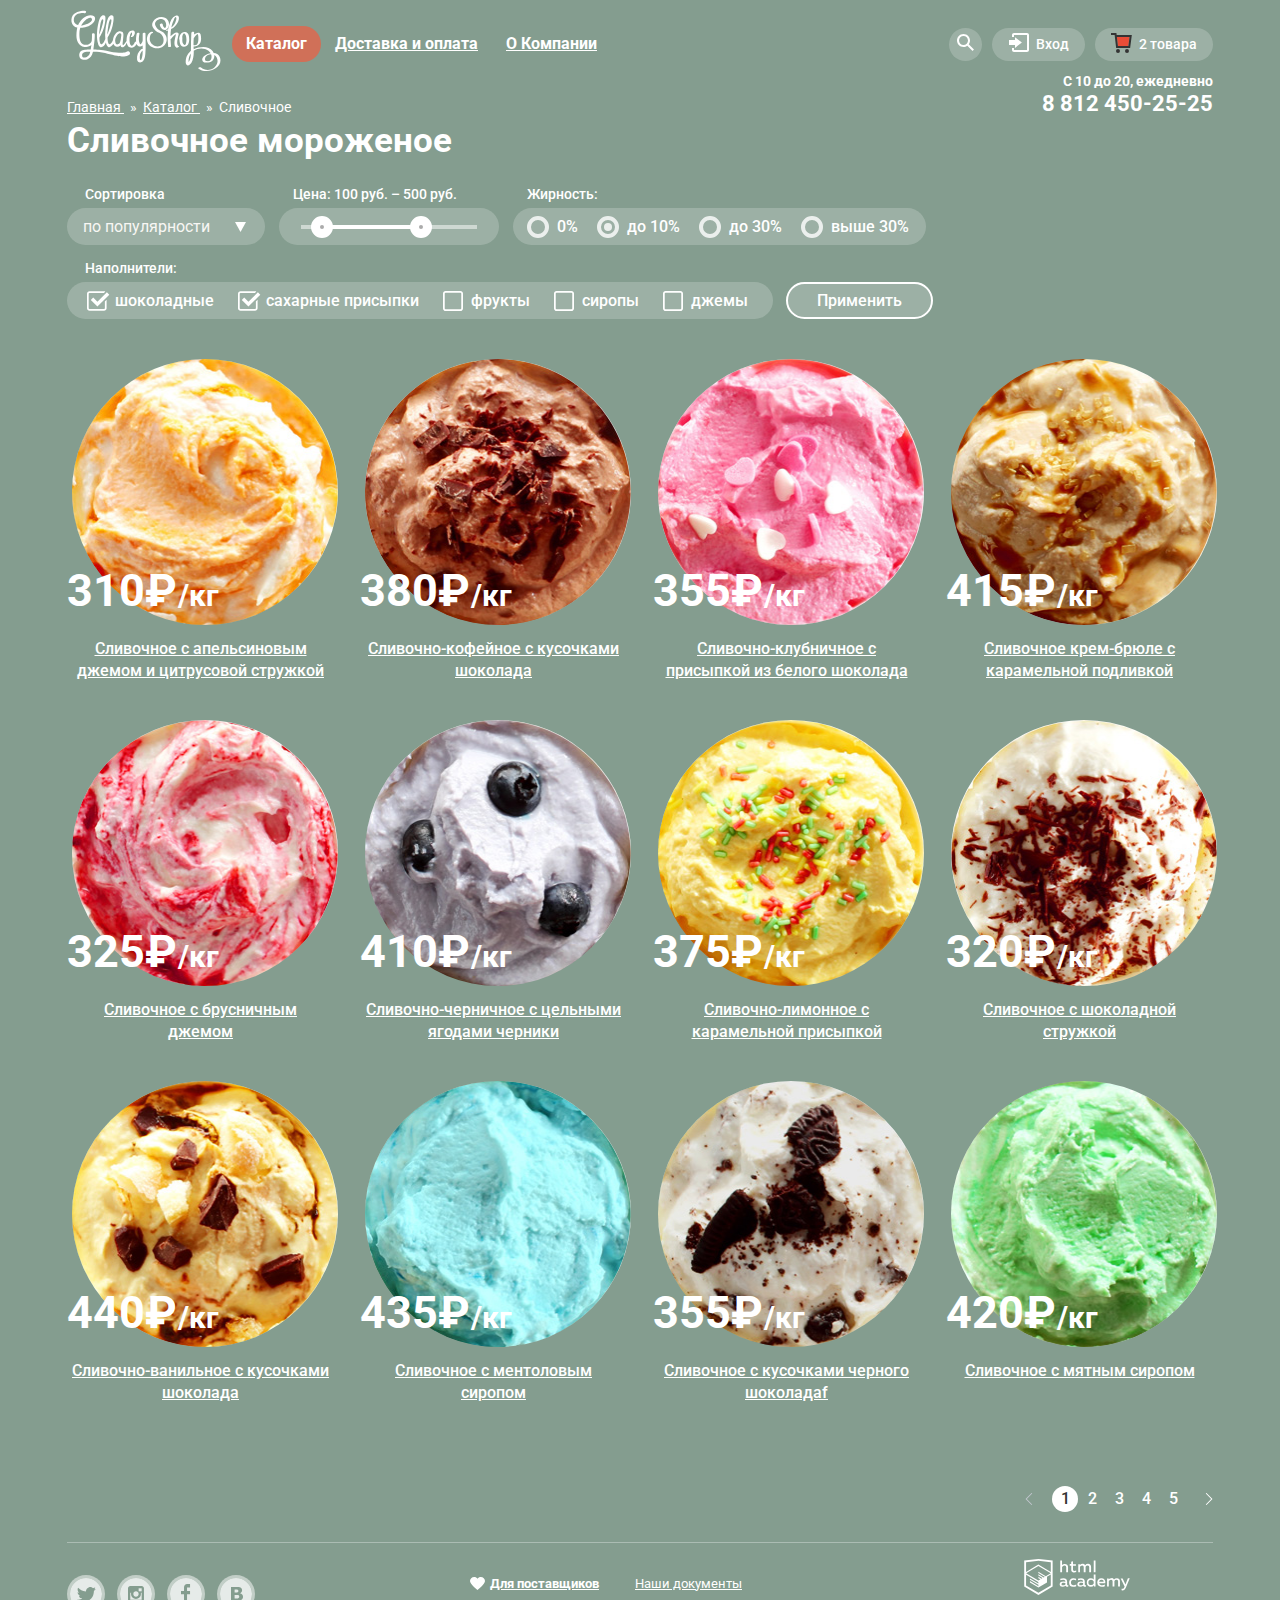
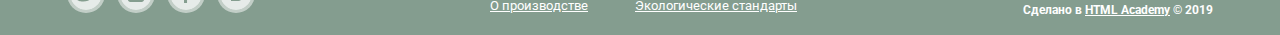
==== commit 6e8a2680: "Правки по 1 защите" ====
--- a/catalog.html
+++ b/catalog.html
@@ -699,7 +699,7 @@
             </ul>
             <div class="footer__copyright">
                 <a href="https://htmlacademy.ru/intensive/htmlcss" target="_blank" class="footer__copyright-link">
-                    <img src="img/htmlacademy-logo.svg" width="108" height="38" alt="Логотип HTML Academy">
+                    <img src="img/logo-htmlacademy.svg" width="108" height="36" alt="Логотип HTML Academy">
                 </a>
                 <p class="footer__copyright-text">
                     Сделано в <a href="https://htmlacademy.ru/intensive/htmlcss" target="_blank">HTML Academy</a> &copy; 2019
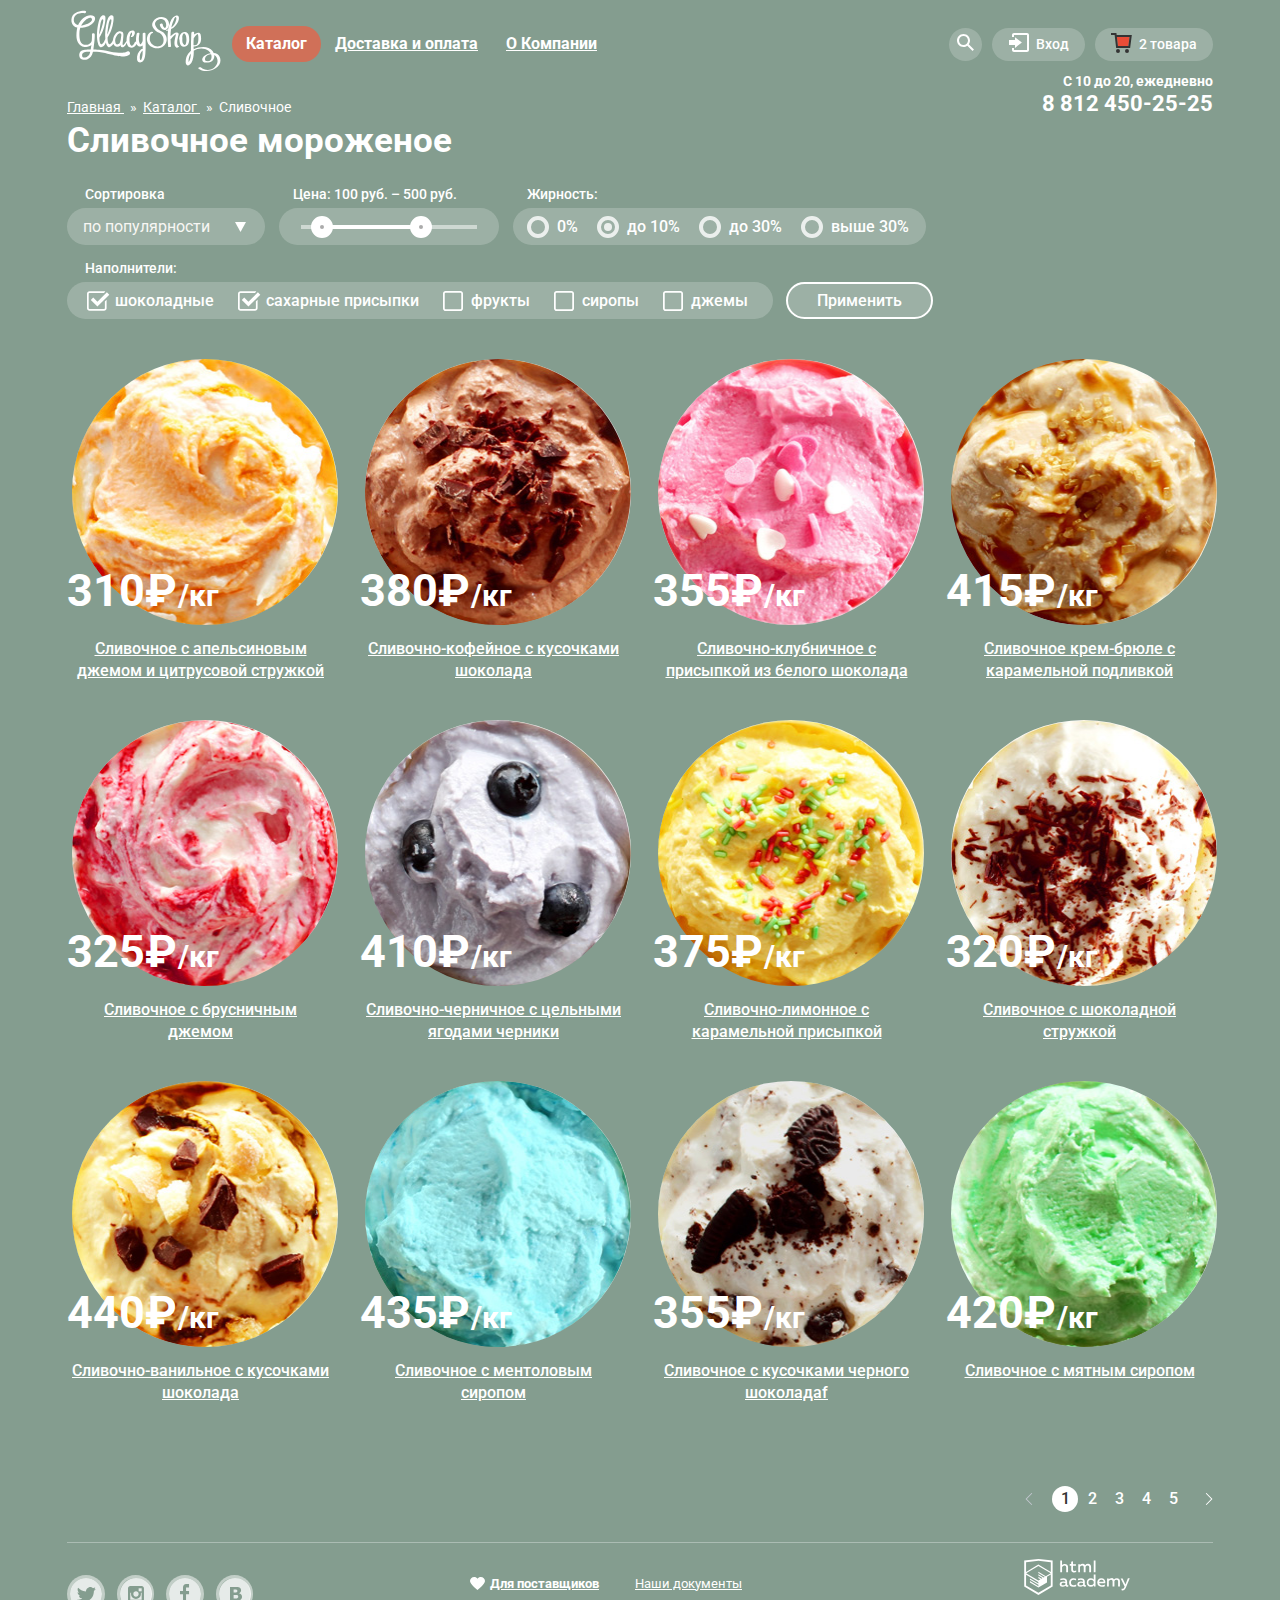
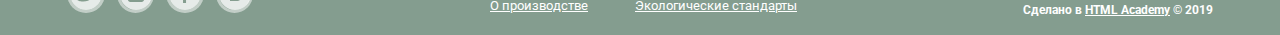
==== commit cccec768: "Правки по 2 защите" ====
--- a/catalog.html
+++ b/catalog.html
@@ -121,44 +121,40 @@
                             <form action="https://echo.htmlacademy.ru" method="post" class="cart__form">
                                 <table class="cart__table">
                                     <tr class="cart__row">
-                                        <td class="cart__col">
+                                        <td class="cart__col cart__col_1">
                                             <button type="button" class="cart__btn-remove" aria-label="Убрать товар из корзины">
                                             </button>
                                         </td>
-                                        <td class="cart__col">
+                                        <td class="cart__col cart__col_2">
                                             <img src="img/cart-item01.png" class="cart__img" alt="Пломбир с апельсиновым джемом" width="33" height="33">
                                         </td>
-                                        <td class="cart__col">
-                                            <p class="cart__desc">
-                                                Пломбир с апельсиновым джемом
-                                            </p>
-                                        </td>
-                                        <td class="cart__col">
-                                        <span class="cart__text">
-                                            1,5 кг х
-                                        </span>
-                                        <span class="cart__text">
-                                            200 руб.
-                                        </span>
-                                        </td>
-                                        <td class="cart__col">
+                                        <td class="cart__col cart__col_3">
+                                            Пломбир с апельсиновым джемом
+                                        </td>
+                                        <td class="cart__col cart__col_4">
+                                            <span class="cart__text">
+                                                1,5 кг х
+                                            </span>
+                                            <span class="cart__text">
+                                                200 руб.
+                                            </span>
+                                        </td>
+                                        <td class="cart__col cart__col_5">
                                             300 руб.
                                         </td>
                                     </tr>
                                     <tr class="cart__row">
-                                        <td class="cart__col">
+                                        <td class="cart__col cart__col_1">
                                             <button type="button" class="cart__btn-remove" aria-label="Убрать товар из корзины">
                                             </button>
                                         </td>
-                                        <td class="cart__col">
+                                        <td class="cart__col cart__col_2">
                                             <img src="img/cart-item02.png" class="cart__img" alt="Клубничный пломбир с присыпкой из белого шоколада" width="33" height="33">
                                         </td>
-                                        <td class="cart__col cart__col_bottom">
-                                            <p class="cart__desc">
-                                                Клубничный пломбир с присыпкой из белого шоколада
-                                            </p>
-                                        </td>
-                                        <td class="cart__col">
+                                        <td class="cart__col cart__col_3 cart__col_bottom">
+                                            Клубничный пломбир с присыпкой из&nbsp;белого шоколада
+                                        </td>
+                                        <td class="cart__col cart__col_4">
                                             <span class="cart__text">
                                                 1,5 кг х
                                             </span>
@@ -166,10 +162,8 @@
                                                 300 руб.
                                             </span>
                                         </td>
-                                        <td class="cart__col">
-                                            <p class="cart__subtotal">
-                                                450 руб.
-                                            </p>
+                                        <td class="cart__col cart__col_5">
+                                            450 руб.
                                         </td>
                                     </tr>
                                     <tr class="cart__row">
--- a/css/main.min.css
+++ b/css/main.min.css
@@ -1 +1 @@
-@-webkit-keyframes bounce{0%{-webkit-transform:translateY(-2000px);transform:translateY(-2000px)}70%{-webkit-transform:translateY(30px);transform:translateY(30px)}90%{-webkit-transform:translateY(-10px);transform:translateY(-10px)}to{-webkit-transform:translateY(0);transform:translateY(0)}}@keyframes bounce{0%{-webkit-transform:translateY(-2000px);transform:translateY(-2000px)}70%{-webkit-transform:translateY(30px);transform:translateY(30px)}90%{-webkit-transform:translateY(-10px);transform:translateY(-10px)}to{-webkit-transform:translateY(0);transform:translateY(0)}}@-webkit-keyframes shake{0%,to{-webkit-transform:translateX(0);transform:translateX(0)}10%,30%,50%,70%,90%{-webkit-transform:translateX(-10px);transform:translateX(-10px)}20%,40%,60%,80%{-webkit-transform:translateX(10px);transform:translateX(10px)}}@keyframes shake{0%,to{-webkit-transform:translateX(0);transform:translateX(0)}10%,30%,50%,70%,90%{-webkit-transform:translateX(-10px);transform:translateX(-10px)}20%,40%,60%,80%{-webkit-transform:translateX(10px);transform:translateX(10px)}}html{-webkit-box-sizing:border-box;box-sizing:border-box}*,::after,::before{-webkit-box-sizing:inherit;box-sizing:inherit}body{margin:0;padding:0;font-family:'Roboto',Arial,sans-serif;font-size:16px;line-height:22px;font-weight:700;color:#323232;letter-spacing:0}.site-wrapper{background-image:url(../img/main-slide01.png);background-repeat:no-repeat;background-position:top center;-webkit-transition:background-image .5s ease,background-color .5s ease;-o-transition:background-image .5s ease,background-color .5s ease;transition:background-image .5s ease,background-color .5s ease}.site-wrapper-inner{min-width:940px;background:#849d8f}.site-wrapper::after,.site-wrapper::before{content:'';visibility:hidden}.site-wrapper::before{background-image:url(../img/main-slide02.png)}.site-wrapper::after{background-image:url(../img/main-slide03.png)}.container{max-width:1200px;margin:0 auto;padding:0 27px}img{max-width:100%}a{text-decoration:underline;color:#fff}a:active,a:focus,a:hover{color:#ffbc9e}.visually-hidden:not(:focus):not(:active),input[type=checkbox].visually-hidden,input[type=radio].visually-hidden{position:absolute;width:1px;height:1px;margin:-1px;border:0;padding:0;white-space:nowrap;-webkit-clip-path:inset(100%);clip-path:inset(100%);clip:rect(0 0 0 0);overflow:hidden}.menu{padding:0}.dropdown,.menu{list-style-type:none;margin:0}.actions,.slider__list,.user-help,.user-login__list,.user-navigation{list-style-type:none;margin:0;padding:0}.products{list-style-type:none;padding:0}.about-company__list{margin:0}.about-company__list,.social{list-style-type:none;padding:0}.info-list{margin:0}.breadcrumbs,.info-list,.pagination{list-style-type:none;padding:0}.cart__box,.dropdown,.user-login__box{display:none}.btn{display:inline-block;vertical-align:top;border:0;padding:10px 21px;font:inherit;font-size:18px;line-height:24px;color:#fff;text-decoration:none;border-radius:50px;-webkit-box-shadow:0 2px 2px 0 rgba(172,16,0,.64);box-shadow:0 2px 2px 0 rgba(172,16,0,.64);background:#f26843;background:-webkit-gradient(linear,left bottom,left top,from(#e74a35),to(#f26843));background:-webkit-linear-gradient(bottom,#e74a35,#f26843);background:-o-linear-gradient(bottom,#e74a35,#f26843);background:linear-gradient(to top,#e74a35,#f26843);cursor:pointer}.btn:focus,.btn:hover{color:#fff;background:-webkit-gradient(linear,left top,left bottom,from(#f58669),to(#ec6f5e));background:-webkit-linear-gradient(top,#f58669 0%,#ec6f5e 100%);background:-o-linear-gradient(top,#f58669 0%,#ec6f5e 100%);background:linear-gradient(to bottom,#f58669 0%,#ec6f5e 100%);-webkit-box-shadow:0 2px 2px #ac1000;box-shadow:0 2px 2px #ac1000}.btn:active{background-image:-webkit-gradient(linear,left top,left bottom,from(#f26843),to(#e74a35));background-image:-webkit-linear-gradient(#f26843 0%,#e74a35 100%);background-image:-o-linear-gradient(#f26843 0%,#e74a35 100%);background-image:linear-gradient(#f26843 0%,#e74a35 100%);-webkit-box-shadow:inset 0 2px 2px 0 #942718;box-shadow:inset 0 2px 2px 0 #942718}.header__wrap{display:-webkit-box;display:-ms-flexbox;display:flex;-webkit-box-align:center;-ms-flex-align:center;align-items:center;padding-top:10px;margin-bottom:2px}.header__logo{width:158px;height:62px;margin-right:7px}.menu{display:-webkit-box;display:-ms-flexbox;display:flex;-ms-flex-wrap:wrap;flex-wrap:wrap;max-width:400px}.menu__item{position:relative;line-height:18px}.menu__item_current .menu__link{background-color:#d07058;text-decoration:none}.menu__link{padding:8px 14px 9px;background-color:transparent;border-radius:50px}.menu__link:focus,.menu__link:hover{color:#323232;background-color:#fff;text-decoration:none}.menu__link:active{color:#323232;text-decoration:none;background-color:#fff;-webkit-box-shadow:inset 0 2px 1px 0 #696969;box-shadow:inset 0 2px 1px 0 #696969}.cart:hover .cart__box,.menu__item_active:hover .dropdown,.search:hover .search__form,.user-login__item:hover .user-login__box{display:block}.menu__item_active::after{content:'';position:absolute;left:0;top:26px;width:88px;height:20px}.dropdown{position:absolute;left:-6px;top:32px;z-index:1;width:143px;padding:7px 0 8px;border-radius:6px;-webkit-box-shadow:0 20px 20px 0 rgba(0,0,0,.4);box-shadow:0 20px 20px 0 rgba(0,0,0,.4);background-color:#f8f7f4}.dropdown__link{display:block;padding:6px 0 6px 21px;font-size:14px;line-height:16px;color:#323232;font-weight:400;text-decoration:none}.dropdown__link:focus,.dropdown__link:hover{color:#323232;background-color:#fbded7}.dropdown__link:active{background-color:#f6b5a5}.dropdown__link_current{color:#fff;background-color:#d07058}.dropdown__link_new{position:relative;margin-bottom:10px;font-weight:700}.dropdown__link_new:active,.dropdown__link_new:focus,.dropdown__link_new:hover{color:#323232;background-color:transparent}.dropdown__link_new::after{content:'';position:absolute;left:6px;bottom:-7px;width:128px;height:1px;background-color:#d1d0ce}.header__user-nav{display:-webkit-box;display:-ms-flexbox;display:flex;-ms-flex-wrap:wrap;flex-wrap:wrap;-webkit-box-align:center;-ms-flex-align:center;align-items:center;margin-left:auto}.header__contacts{max-width:250px;margin-left:auto;text-align:right}.header__contacts_inner{margin-top:-7px}.header__contacts-text{margin:0 0 3px;font-size:14px;line-height:16px;color:#fff}.header__contacts-phone{font-size:22px;line-height:24px;text-decoration:none}.user-navigation__item:not(:last-child){margin-right:10px}.cart__link:focus,.cart__link:hover,.search__link:focus,.search__link:hover,.user-login__link:focus,.user-login__link:hover{color:#323232;background-color:#fff}.search__link{display:block;width:33px;height:33px;text-align:center;line-height:36px;background-color:rgba(255,255,255,.2);border-radius:50px}.cart__link-main:focus circle,.cart__link-main:focus path,.cart__link-main:hover circle,.cart__link-main:hover path,.search__link:focus path,.search__link:hover path,.user-login__link:focus path,.user-login__link:focus polygon,.user-login__link:hover path,.user-login__link:hover polygon{fill:#323232}.search{position:relative}.search::after{content:'';position:absolute;left:5px;bottom:-10px;width:23px;height:10px}.search__form{position:absolute;right:0;bottom:-86px;display:none;width:341px;padding:20px 15px;border-radius:6px;background-color:#f8f7f4;-webkit-box-shadow:0 20px 20px 0 rgba(0,0,0,.4);box-shadow:0 20px 20px 0 rgba(0,0,0,.4)}.search__input{width:100%;padding:12px 14px 13px;border:1px solid #d3d3d2;font-weight:400;font-size:14px;line-height:16px;border-radius:6px;color:#323232}.search__input:hover{border:1px solid #c7c6c5;-webkit-box-shadow:0 0 0 1px #c7c6c5;box-shadow:0 0 0 1px #c7c6c5}.search__input:focus{outline:0;border:1px solid #8fbdec;-webkit-box-shadow:0 0 0 1px #8fbdec;box-shadow:0 0 0 1px #8fbdec}.user-login__item{position:relative}.user-login__item::after{content:'';position:absolute;left:10px;bottom:-10px;width:71px;height:10px}.cart__link,.user-login__link{position:relative;display:block;padding:8px 16px 8px 44px;font-weight:500;font-size:14px;line-height:17px;text-decoration:none;border-radius:50px;background-color:rgba(255,255,255,.2)}.user-login__box,.user-login__link svg{position:absolute;left:17px;top:5px}.user-login__box{left:-185px;top:37px;z-index:1;width:277px;padding:19px;background-color:#f8f7f4;-webkit-box-shadow:0 20px 20px 0 rgba(0,0,0,.4);box-shadow:0 20px 20px 0 rgba(0,0,0,.4);border-radius:6px}.user-login__input{width:100%;margin-bottom:20px;padding:12px 14px 13px;border:1px solid #d3d3d2;font-weight:400;font-size:14px;line-height:24px;border-radius:6px;color:#323232}.user-login__input:hover{border:1px solid #c7c6c5;-webkit-box-shadow:0 0 0 1px #c7c6c5;box-shadow:0 0 0 1px #c7c6c5}.user-login__input:focus{outline:0;border:1px solid #8fbdec;-webkit-box-shadow:0 0 0 1px #8fbdec;box-shadow:0 0 0 1px #8fbdec}.user-login__input::-webkit-input-placeholder{font-weight:400;font-size:14px;line-height:24px;color:#999}.user-login__input:-ms-input-placeholder,.user-login__input::-ms-input-placeholder{font-weight:400;font-size:14px;line-height:24px;color:#999}.user-login__input::placeholder{font-weight:400;font-size:14px;line-height:24px;color:#999}.user-login__wrap{display:-webkit-box;display:-ms-flexbox;display:flex;-webkit-box-pack:justify;-ms-flex-pack:justify;justify-content:space-between;-webkit-box-align:center;-ms-flex-align:center;align-items:center}.user-login__btn{padding:11px 25px}.user-help__link{display:block;color:#323232;font-weight:400;font-size:13px;line-height:24px}.user-help__link:focus,.user-help__link:hover{color:#e84d37}.cart__link svg{position:absolute;left:16px;top:5px}.cart{position:relative}.cart::after{content:'';position:absolute;left:10px;bottom:-10px;width:88px;height:10px}.cart__form{display:-webkit-box;display:-ms-flexbox;display:flex;-webkit-box-orient:vertical;-webkit-box-direction:normal;-ms-flex-direction:column;flex-direction:column}.cart__table{border-collapse:collapse}.cart__box{position:absolute;z-index:1;left:-423px;top:37px;width:540px;padding:20px 14px 21px 21px;border-radius:5px;-webkit-box-shadow:0 20px 20px 0 rgba(0,0,0,.4);box-shadow:0 20px 20px 0 rgba(0,0,0,.4);background-color:#f8f7f4}.cart__btn-remove{display:block;width:11px;height:11px;margin-right:7px;border:0;background:url(../img/x-small.svg) no-repeat center center;cursor:pointer}.cart__col{padding:0 0 15px;font-size:13px;line-height:16px;font-weight:400}.cart__img{padding:0;width:33px;height:33px;margin:0 8px 0 0}.cart__desc{margin:0;width:218px}.cart__col_bottom{vertical-align:bottom}.cart__text:last-child{color:#999}.cart__subtotal{margin:0;padding-right:9px;text-align:left}.cart__total{padding:15px 0;border-top:1px solid #cacac7;font-size:15px;line-height:18px;text-align:right}.cart__btn{margin-left:auto;padding:12px 15px}.slider{position:relative;margin-bottom:40px;padding-top:274px;text-align:center;color:#fff}.slider__item{display:none}.slider__title{width:700px;margin:0 auto 29px;font-size:60px;line-height:60px;font-weight:700}.slider__btn{max-width:400px;padding:11px 42px;font-size:32px;line-height:44px;text-shadow:0 2px 5px rgba(160,32,11,.76)}.slider__controls{position:absolute;bottom:23px;left:2px;z-index:20;font-size:0}.slider__controls label{display:inline-block;vertical-align:top;width:21px;height:21px;margin-right:8px;background-color:transparent;border:2px solid #fff;border-radius:50%;cursor:pointer}.slider__controls label:hover{background-color:rgba(255,255,255,.4)}#product-1:checked~.site-wrapper{background-color:#849d8f;background-image:url(../img/main-slide01.png)}#product-2:checked~.site-wrapper{background-color:#8996a6;background-image:url(../img/main-slide02.png)}#product-3:checked~.site-wrapper{background-color:#9d8b84;background-image:url(../img/main-slide03.png)}#product-1:checked~.site-wrapper #slide1,#product-2:checked~.site-wrapper #slide2,#product-3:checked~.site-wrapper #slide3{display:block}#product-1:checked~.site-wrapper label[for=product-1],#product-2:checked~.site-wrapper label[for=product-2],#product-3:checked~.site-wrapper label[for=product-3]{background-color:#fff}.actions-list{margin-bottom:27px}.actions,.actions__item{display:-webkit-box;display:-ms-flexbox;display:flex}.actions{-ms-flex-wrap:wrap;flex-wrap:wrap;-webkit-box-pack:justify;-ms-flex-pack:justify;justify-content:space-between;color:#fff;font-size:18px;line-height:22px}.actions__item{-webkit-box-orient:vertical;-webkit-box-direction:normal;-ms-flex-direction:column;flex-direction:column;width:560px;padding:17px 21px 25px 20px;border-radius:15px;overflow:hidden}.actions__item:first-child{background:#890b16 url(../img/rasberry-actions.jpg) no-repeat center center/cover}.actions__item:last-child{background:#683a1f url(../img/choco-actions.jpg) no-repeat center center/cover}.actions__title{margin:0 0 14px;font-size:35px;line-height:41px}.actions__text{margin:0 0 45px}.actions__btn{max-width:200px;margin-left:auto}.our-products{margin-bottom:25px}.products{display:-webkit-box;display:-ms-flexbox;display:flex;-ms-flex-wrap:wrap;flex-wrap:wrap;margin:0 -13px}.products__item{position:relative;margin:13px;width:267px;padding:0 5px;text-align:center;color:#fff}.products__item::before{content:'';position:absolute;left:0;top:0;width:61px;height:61px;border-radius:50px;background:#fff url(../img/hit.svg) no-repeat center center}.product__wrap-img{width:266px;height:266px;margin-bottom:13px;border-radius:50%;overflow:hidden}.products__title{position:relative;z-index:3;margin:0;font-weight:500;font-size:16px;line-height:22px}.product__price-box{position:absolute;left:0;top:209px;max-width:250px}.products__price{font-size:45px;line-height:45px;text-align:left}.products__price:last-of-type{margin-left:-10px;font-size:30px}.about-company{margin-bottom:40px;padding:25px 14px 3px 22px;border-radius:12px;background:#f1e6d0 url(../img/about-company-bg.jpg) left center;overflow:hidden}.about-company__list{display:-webkit-box;display:-ms-flexbox;display:flex;-ms-flex-wrap:wrap;flex-wrap:wrap;-webkit-box-pack:justify;-ms-flex-pack:justify;justify-content:space-between}.about-company__item{position:relative;width:543px;margin-bottom:1px}.about-company__item::before{content:'';position:absolute;left:0;top:-14px;width:49px;height:49px}.about-company__item:first-child::before{background-image:url(../img/about-icon01.svg)}.about-company__item:nth-child(2)::before{background-image:url(../img/about-icon02.svg)}.about-company__item:nth-child(3)::before{background-image:url(../img/about-icon03.svg)}.about-company__item:last-child::before{background-image:url(../img/about-icon04.svg)}.about-company__title{margin:0 0 21px;font-size:24px;line-height:30px;font-weight:500}.about-company__text{margin:0 0 20px;padding-left:56px;font-weight:400}.other{margin-bottom:40px;display:-webkit-box;display:-ms-flexbox;display:flex;-webkit-box-pack:justify;-ms-flex-pack:justify;justify-content:space-between}.latest-news,.subscribe-wrap{-ms-flex-item-align:start;align-self:flex-start;width:560px;border-radius:15px}.latest-news{padding:23px 40px 79px 21px;background:#fff url(../img/strawberry-bg.jpg) no-repeat center center/cover}.latest-news__text{margin:0 0 7px;font-weight:500}.latest-news__link{display:block;max-width:283px;font-size:24px;line-height:30px;color:#323232}.latest-news__link:active,.latest-news__link:focus,.latest-news__link:hover{color:#e84d37}.subscribe-wrap{background:#f8f7f4 url(../img/subscribe-bg.jpg) no-repeat center center/cover}.subscribe{margin:5px;padding:29px 20px 29px 24px;border-radius:15px;background-color:#f8f7f4}.subscribe__form{display:-webkit-box;display:-ms-flexbox;display:flex;-webkit-box-pack:justify;-ms-flex-pack:justify;justify-content:space-between;-webkit-box-align:center;-ms-flex-align:center;align-items:center}.subscribe__input{width:367px;padding:12px 14px 13px;border:1px solid #d3d3d2;font:inherit;font-weight:400;font-size:16px;line-height:24px;border-radius:6px;color:#323232}.subscribe__input:hover{border:1px solid #c7c6c5;-webkit-box-shadow:0 0 0 1px #c7c6c5;box-shadow:0 0 0 1px #c7c6c5}.subscribe__input:focus{outline:0;border:1px solid #8fbdec;-webkit-box-shadow:0 0 0 1px #8fbdec;box-shadow:0 0 0 1px #8fbdec}.search__input::-webkit-input-placeholder{font-weight:400;font-size:16px;line-height:24px;color:#999}.search__input:-ms-input-placeholder,.search__input::-ms-input-placeholder{font-weight:400;font-size:16px;line-height:24px;color:#999}.search__input::placeholder{font-weight:400;font-size:16px;line-height:24px;color:#999}.subscribe__text{margin:0 0 35px;font-weight:400;color:#5a5a5a}.subscribe__btn{padding:10px 18px}.map{min-height:430px;background:url(../img/map.jpg) no-repeat center center/contain}.map .container{position:relative}.contacts,.contacts__text{font-size:14px;line-height:20px}.contacts{position:absolute;z-index:1;top:62px;right:26px;width:302px;padding:27px 25px 31px;border-radius:15px;background-color:#fff}.contacts__text{margin:0 0 2px;font-weight:400}.contacts__text:last-of-type{margin-top:2px;margin-bottom:25px}.contacts__address,.contacts__phone{font-size:18px;line-height:24px}.contacts__address{margin:0 0 20px}.contacts__phone{color:#323232;text-decoration:none}.contacts__phone:active,.contacts__phone:focus,.contacts__phone:hover{color:#e84d37}.contacts__btn{display:block;text-align:center}.footer,.social{display:-webkit-box;display:-ms-flexbox;display:flex}.footer{-webkit-box-align:center;-ms-flex-align:center;align-items:center;padding:16px 0}.social{-ms-flex-wrap:wrap;flex-wrap:wrap;width:190px;margin:0 230px 0 3px}.social__item{margin-top:10px}.social__item:not(:last-child){margin-right:18px}.social__link{display:block;width:32px;height:32px;text-align:center;border-radius:50px;-webkit-box-shadow:0 0 0 3px rgba(255,255,255,.5);box-shadow:0 0 0 3px rgba(255,255,255,.5)}.social__link path{fill:rgba(255,255,255,.8)}.social__link:focus,.social__link:hover{-webkit-box-shadow:0 0 0 3px rgba(255,255,255,.7);box-shadow:0 0 0 3px rgba(255,255,255,.7)}.social__link:active{-webkit-box-shadow:0 0 0 3px rgba(255,255,255,.7);box-shadow:0 0 0 3px rgba(255,255,255,.7)}.social__link:focus path,.social__link:hover path{fill:#fff}.info-list{display:-webkit-box;display:-ms-flexbox;display:flex;-ms-flex-wrap:wrap;flex-wrap:wrap;width:340px;padding-top:9px}.info-list__item{position:relative;width:165px}.info-list__item:nth-child(odd){width:145px}.info-list__item:first-child::before{content:'';position:absolute;left:-20px;top:5px;width:15px;height:13px;background-image:url(../img/heart.svg)}.info-list__item:first-child .info-list__link{font-weight:700}.info-list__link{font-size:13px;line-height:18px;font-weight:400}.footer__copyright{margin-left:auto;max-width:200px}.footer__copyright-text{margin:0;font-size:12px;line-height:18px;color:#fefefe}.breadcrumbs{display:-webkit-box;display:-ms-flexbox;display:flex;-ms-flex-wrap:wrap;flex-wrap:wrap;max-width:500px;margin:-18px 0 5px}.breadcrumbs__item{font-size:14px;line-height:16px;font-weight:400;color:#fff}.breadcrumbs__item:not(:last-child)::after{content:'»';margin:0 6px}.main__title{max-width:500px;margin:0 0 25px;color:#fff;font-size:35px;line-height:41px}.page-filters{margin-bottom:27px}.filters{display:-webkit-box;display:-ms-flexbox;display:flex;-ms-flex-wrap:wrap;flex-wrap:wrap;width:870px;font-size:14px;line-height:16px;font-weight:500;color:#fff}.sort,.sort__label{margin-right:14px}.sort__label{position:relative;display:block;margin-bottom:15px;padding:10px 17px 9px 16px;background-color:rgba(255,255,255,.2);border-radius:50px}.sort__select{padding:0;border:0;width:165px;background-color:transparent;-webkit-appearance:none;color:#f8f7f4;font-size:16px;line-height:18px;cursor:pointer}.arrow-down{position:absolute;right:19px;top:14px;z-index:1;pointer-events:none}.sort__select:hover+.arrow-down path{fill:#323232}.sort__option,.sort__select:hover{color:#323232}.filters__item{margin:0;padding:0;border:0}.sort__title,.toppings__title{padding-left:18px;margin-bottom:6px}.choice__title,.range__title{margin-bottom:6px;padding-left:14px}.range__controls{position:relative;margin-right:14px;padding:16.5px 22px 0;width:220px;height:37px;border-radius:50px;background-color:rgba(255,255,255,.2)}.range__scale{height:4px;background-color:rgba(255,255,255,.5)}.range__bar{width:70%;height:4px;background-color:#fff}.range__toggle{position:absolute;top:8px;left:0;width:22px;height:22px;padding:0;border:9px solid #fff;border-radius:50px;background-color:#ababab;cursor:pointer;-webkit-transform:scale(1);-ms-transform:scale(1);transform:scale(1);-webkit-transition:-webkit-transform .3s;-o-transition:transform .3s;transition:transform .3s;transition:transform .3s,-webkit-transform .3s}.range__toggle:hover{-webkit-transform:scale(1.1);-ms-transform:scale(1.1);transform:scale(1.1)}.range__toggle_min{left:32px}.range__toggle_max{left:131px}.choice__box,.toppings__box{display:-webkit-box;display:-ms-flexbox;display:flex;-ms-flex-wrap:wrap;flex-wrap:wrap;max-width:450px;padding:10px 17px 9px 14px;min-height:37px;background-color:rgba(255,255,255,.2);border-radius:50px}.toppings__box{max-width:720px;padding:10px 25px 9px 16px;margin-right:13px}.toppings__wrap{padding-left:32px}.choice__wrap{padding-left:30px}.toppings__wrap:not(:last-child){margin-right:20px}.choice__wrap:not(:last-child){margin-right:19px}.choice__label,.toppings__label{position:relative;font-size:16px;line-height:18px;cursor:pointer}.choice__label::after,.choice__label::before{content:'';position:absolute;border-radius:50%}.choice__label::before{border:4px solid rgba(255,255,255,.8);top:-1px;left:-30px;width:22px;height:22px;-webkit-transition:border .3s,-webkit-transform .3s ease-in;-o-transition:transform .3s ease-in,border .3s;transition:transform .3s ease-in,border .3s;transition:transform .3s ease-in,border .3s,-webkit-transform .3s ease-in}.choice__label::after{top:6px;left:-23px;width:8px;height:8px;background-color:rgba(255,255,255,.8);-webkit-transition:background-color .3s,-webkit-transform .2s ease-in;-o-transition:transform .2s ease-in,background-color .3s;transition:transform .2s ease-in,background-color .3s;transition:transform .2s ease-in,background-color .3s,-webkit-transform .2s ease-in;-webkit-transform:scale(0);-ms-transform:scale(0);transform:scale(0)}.choice__wrap input[type=radio]:checked+.choice__label::after{-webkit-transform:scale(1);-ms-transform:scale(1);transform:scale(1)}.choice__wrap input[type=radio]:focus+.choice__label::before{-webkit-box-shadow:0 0 0 3px #8fbdec;box-shadow:0 0 0 3px #8fbdec}.choice__wrap input[type=radio]:disabled+.choice__label::before{border:4px solid rgba(255,255,255,.4)}.choice__label:hover::before{border:4px solid #fff}.choice__label:hover::after{background-color:#fff}.toppings__label::before{content:'';position:absolute;top:0;left:-30px;width:23px;height:20px;background:url(../img/checkbox-off.svg) no-repeat center center/contain}.toppings__wrap input[type=checkbox]:checked+.toppings__label::before{left:-28px;background:url(../img/checkbox-on.svg) no-repeat center center/contain}.toppings__wrap input[type=checkbox]:focus+.toppings__label::before{-webkit-box-shadow:0 0 0 3px #8fbdec;box-shadow:0 0 0 3px #8fbdec}.toppings__wrap input[type=checkbox]:disabled+.toppings__label::before{opacity:.4}.filters__btn{-ms-flex-item-align:end;align-self:flex-end;padding:7px 29px;min-height:37px;border:2px solid #fff;font-size:16px;line-height:18px;font-weight:500;color:#fff;border-radius:50px;background-color:rgba(255,255,255,.2);cursor:pointer;-webkit-transition:background-color .3s,color .3s;-o-transition:background-color .3s,color .3s;transition:background-color .3s,color .3s}.filters__btn:focus,.filters__btn:hover{color:#323232;background-color:#fff}.filters__btn:active{color:#323232;border:0;padding:9px 31px;-webkit-box-shadow:inset 0 2px 1px 0 #696969;box-shadow:inset 0 2px 1px 0 #696969;background-color:#ededed}.products-catalog{padding-bottom:30px;border-bottom:1px solid rgba(255,255,255,.32)}.products-inner{margin-bottom:57px}.products-inner .products__item{margin-bottom:25px}.products-inner .products__item::before{content:none}.products__overlay{position:absolute;left:-13px;top:-6px;z-index:1;width:293px;height:125%;display:-webkit-box;display:-ms-flexbox;display:flex;-webkit-box-pack:center;-ms-flex-pack:center;justify-content:center;-webkit-box-align:end;-ms-flex-align:end;align-items:flex-end;padding:22px 45px;border-radius:6px;background-color:rgba(255,255,255,.2);-webkit-box-shadow:0 20px 20px 0 rgba(0,0,0,.4);box-shadow:0 20px 20px 0 rgba(0,0,0,.4);opacity:0;-webkit-transition:opacity .3s ease;-o-transition:opacity .3s ease;transition:opacity .3s ease}.products__item:hover .products__overlay{opacity:1}.products__btn{padding:11px 17px}.pagination{display:-webkit-box;display:-ms-flexbox;display:flex;-ms-flex-wrap:wrap;flex-wrap:wrap;-webkit-box-pack:end;-ms-flex-pack:end;justify-content:flex-end;margin:0 0 0 auto;max-width:250px}.pagination__item{font-weight:500}.pagination__item:not(:last-child){margin-right:1px}.pagination__link{display:block;width:26px;height:26px;text-align:center;line-height:26px;text-decoration:none;background-color:transparent;border-radius:50px}.pagination__link:focus,.pagination__link:hover{color:#fff;background-color:rgba(255,255,255,.2)}.pagination__item_current .pagination__link{color:#323232;background-color:#fff}.pagination__control{display:block;width:26px;height:26px;text-align:center;line-height:27px}.pagination__control_prev{margin-right:10px;-webkit-transform:rotate(180deg);-ms-transform:rotate(180deg);transform:rotate(180deg)}.pagination__control_next{text-align:right}.pagination__control[href] path{fill:#fff}.callback-form{position:fixed;display:none;z-index:5;width:478px;min-height:446px;top:50%;left:50%;margin-left:-239px;margin-top:-221px;padding:17px 26px 26px 22px;background-color:#f8f7f4;border-radius:10px}.callback{position:relative}.callback__close{position:absolute;right:6px;top:15px;border:0;background-color:transparent;cursor:pointer}.callback__title{margin:0 0 15px;font-size:24px;line-height:28px}.callback__input{width:100%;max-width:266px;margin-bottom:20px;padding:12px 14px 13px;border:1px solid #d3d3d2;font-weight:400;font-size:16px;line-height:24px;border-radius:6px;color:#323232}.callback__input:hover{border:1px solid #c7c6c5;-webkit-box-shadow:0 0 0 1px #c7c6c5;box-shadow:0 0 0 1px #c7c6c5}.callback__input:focus{outline:0;border:1px solid #8fbdec;-webkit-box-shadow:0 0 0 1px #8fbdec;box-shadow:0 0 0 1px #8fbdec}.callback__input::-webkit-input-placeholder{font-weight:400;font-size:16px;line-height:24px;color:#999}.callback__input:-ms-input-placeholder,.callback__input::-ms-input-placeholder{font-weight:400;font-size:16px;line-height:24px;color:#999}.callback__input::placeholder{font-weight:400;font-size:16px;line-height:24px;color:#999}.callback__textarea{width:100%;height:156px;margin-bottom:25px;padding:12px 14px 13px;border:1px solid #d3d3d2;font-weight:400;font-size:16px;line-height:24px;border-radius:6px;color:#323232;resize:none}.callback__textarea:hover{border:1px solid #c7c6c5;-webkit-box-shadow:0 0 0 1px #c7c6c5;box-shadow:0 0 0 1px #c7c6c5}.callback__textarea:focus{outline:0;border:1px solid #8fbdec;-webkit-box-shadow:0 0 0 1px #8fbdec;box-shadow:0 0 0 1px #8fbdec}.callback__textarea::-webkit-input-placeholder{font-weight:400;font-size:16px;line-height:24px;color:#999}.callback__textarea:-ms-input-placeholder,.callback__textarea::-ms-input-placeholder{font-weight:400;font-size:16px;line-height:24px;color:#999}.callback__textarea::placeholder{font-weight:400;font-size:16px;line-height:24px;color:#999}.callback__btn{display:block;margin-left:auto;padding:13px 25px}.overlay{position:fixed;display:none;z-index:3;left:0;top:0;width:100%;height:100%;background-color:rgba(0,0,0,.3)}.modal-open{-webkit-animation:bounce .6s;animation:bounce .6s}.modal-open,.overlay-open{display:block}.modal-error{-webkit-animation:shake .6s;animation:shake .6s}.ymaps-2-1-74-map{position:absolute;left:0;top:0}+@-webkit-keyframes bounce{0%{-webkit-transform:translateY(-2000px);transform:translateY(-2000px)}70%{-webkit-transform:translateY(30px);transform:translateY(30px)}90%{-webkit-transform:translateY(-10px);transform:translateY(-10px)}to{-webkit-transform:translateY(0);transform:translateY(0)}}@keyframes bounce{0%{-webkit-transform:translateY(-2000px);transform:translateY(-2000px)}70%{-webkit-transform:translateY(30px);transform:translateY(30px)}90%{-webkit-transform:translateY(-10px);transform:translateY(-10px)}to{-webkit-transform:translateY(0);transform:translateY(0)}}@-webkit-keyframes shake{0%,to{-webkit-transform:translateX(0);transform:translateX(0)}10%,30%,50%,70%,90%{-webkit-transform:translateX(-10px);transform:translateX(-10px)}20%,40%,60%,80%{-webkit-transform:translateX(10px);transform:translateX(10px)}}@keyframes shake{0%,to{-webkit-transform:translateX(0);transform:translateX(0)}10%,30%,50%,70%,90%{-webkit-transform:translateX(-10px);transform:translateX(-10px)}20%,40%,60%,80%{-webkit-transform:translateX(10px);transform:translateX(10px)}}html{-webkit-box-sizing:border-box;box-sizing:border-box}*,::after,::before{-webkit-box-sizing:inherit;box-sizing:inherit}body{margin:0;padding:0;font-family:'Roboto',Arial,sans-serif;font-size:16px;line-height:22px;font-weight:700;color:#323232;letter-spacing:0}.site-wrapper{background-image:url(../img/main-slide01.png);background-repeat:no-repeat;background-position:top center;-webkit-transition:background-image .5s ease,background-color .5s ease;-o-transition:background-image .5s ease,background-color .5s ease;transition:background-image .5s ease,background-color .5s ease}.site-wrapper-inner{min-width:940px;background:#849d8f}.site-wrapper::after,.site-wrapper::before{content:'';visibility:hidden}.site-wrapper::before{background-image:url(../img/main-slide02.png)}.site-wrapper::after{background-image:url(../img/main-slide03.png)}.container{max-width:1200px;margin:0 auto;padding:0 27px}img{max-width:100%}a{text-decoration:underline;color:#fff}a:active,a:focus,a:hover{color:#ffbc9e}.visually-hidden:not(:focus):not(:active),input[type=checkbox].visually-hidden,input[type=radio].visually-hidden{position:absolute;width:1px;height:1px;margin:-1px;border:0;padding:0;white-space:nowrap;-webkit-clip-path:inset(100%);clip-path:inset(100%);clip:rect(0 0 0 0);overflow:hidden}.menu{padding:0}.dropdown,.menu{list-style-type:none;margin:0}.actions,.slider__list,.user-help,.user-login__list,.user-navigation{list-style-type:none;margin:0;padding:0}.products{list-style-type:none;padding:0}.about-company__list{margin:0}.about-company__list,.social{list-style-type:none;padding:0}.info-list{margin:0}.breadcrumbs,.info-list,.pagination{list-style-type:none;padding:0}.cart__box,.dropdown,.user-login__box{display:none}.btn{display:inline-block;vertical-align:top;border:0;padding:10px 21px;font:inherit;font-size:18px;line-height:24px;color:#fff;text-decoration:none;border-radius:50px;-webkit-box-shadow:0 2px 2px 0 rgba(172,16,0,.64);box-shadow:0 2px 2px 0 rgba(172,16,0,.64);background:#f26843;background:-webkit-gradient(linear,left bottom,left top,from(#e74a35),to(#f26843));background:-webkit-linear-gradient(bottom,#e74a35,#f26843);background:-o-linear-gradient(bottom,#e74a35,#f26843);background:linear-gradient(to top,#e74a35,#f26843);cursor:pointer}.btn:focus,.btn:hover{color:#fff;background:-webkit-gradient(linear,left top,left bottom,from(#f58669),to(#ec6f5e));background:-webkit-linear-gradient(top,#f58669 0%,#ec6f5e 100%);background:-o-linear-gradient(top,#f58669 0%,#ec6f5e 100%);background:linear-gradient(to bottom,#f58669 0%,#ec6f5e 100%);-webkit-box-shadow:0 2px 2px #ac1000;box-shadow:0 2px 2px #ac1000}.btn:active{background-image:-webkit-gradient(linear,left top,left bottom,from(#f26843),to(#e74a35));background-image:-webkit-linear-gradient(#f26843 0%,#e74a35 100%);background-image:-o-linear-gradient(#f26843 0%,#e74a35 100%);background-image:linear-gradient(#f26843 0%,#e74a35 100%);-webkit-box-shadow:inset 0 2px 2px 0 #942718;box-shadow:inset 0 2px 2px 0 #942718}.header__wrap{display:-webkit-box;display:-ms-flexbox;display:flex;-webkit-box-align:center;-ms-flex-align:center;align-items:center;padding-top:10px;margin-bottom:2px}.header__logo{width:158px;height:62px;margin-right:7px}.menu{display:-webkit-box;display:-ms-flexbox;display:flex;-ms-flex-wrap:wrap;flex-wrap:wrap;max-width:400px}.menu__item{position:relative;line-height:18px}.menu__item_current .menu__link{background-color:#d07058;text-decoration:none}.menu__link{padding:8px 14px 9px;background-color:transparent;border-radius:50px}.menu__link:focus,.menu__link:hover{color:#323232;background-color:#fff;text-decoration:none}.menu__link:active{color:#323232;text-decoration:none;background-color:#fff;-webkit-box-shadow:inset 0 2px 1px 0 #696969;box-shadow:inset 0 2px 1px 0 #696969}.cart:hover .cart__box,.menu__item_active:hover .dropdown,.search:hover .search__form,.user-login__item:hover .user-login__box{display:block}.menu__item_active::after{content:'';position:absolute;left:0;top:26px;width:88px;height:20px}.dropdown{position:absolute;left:-6px;top:32px;z-index:1;width:143px;padding:7px 0 8px;border-radius:6px;-webkit-box-shadow:0 20px 20px 0 rgba(0,0,0,.4);box-shadow:0 20px 20px 0 rgba(0,0,0,.4);background-color:#f8f7f4}.dropdown__link{display:block;padding:6px 0 6px 21px;font-size:14px;line-height:16px;color:#323232;font-weight:400;text-decoration:none}.dropdown__link:focus,.dropdown__link:hover{color:#323232;background-color:#fbded7}.dropdown__link:active{background-color:#f6b5a5}.dropdown__link_current{color:#fff;background-color:#d07058}.dropdown__link_new{position:relative;margin-bottom:10px;font-weight:700}.dropdown__link_new:active,.dropdown__link_new:focus,.dropdown__link_new:hover{color:#323232;background-color:transparent}.dropdown__link_new::after{content:'';position:absolute;left:6px;bottom:-7px;width:128px;height:1px;background-color:#d1d0ce}.header__user-nav{display:-webkit-box;display:-ms-flexbox;display:flex;-ms-flex-wrap:wrap;flex-wrap:wrap;-webkit-box-align:center;-ms-flex-align:center;align-items:center;margin-left:auto}.header__contacts{max-width:250px;margin-left:auto;text-align:right}.header__contacts_inner{margin-top:-7px}.header__contacts-text{margin:0 0 3px;font-size:14px;line-height:16px;color:#fff}.header__contacts-phone{font-size:22px;line-height:24px;text-decoration:none}.user-navigation__item:not(:last-child){margin-right:10px}.cart__link:focus,.cart__link:hover,.search__link:focus,.search__link:hover,.user-login__link:focus,.user-login__link:hover{color:#323232;background-color:#fff}.search__link{display:block;width:33px;height:33px;text-align:center;line-height:36px;background-color:rgba(255,255,255,.2);border-radius:50px}.cart__link-main:focus circle,.cart__link-main:focus path,.cart__link-main:hover circle,.cart__link-main:hover path,.search__link:focus path,.search__link:hover path,.user-login__link:focus path,.user-login__link:focus polygon,.user-login__link:hover path,.user-login__link:hover polygon{fill:#323232}.search{position:relative}.search::after{content:'';position:absolute;left:5px;bottom:-10px;width:23px;height:10px}.search__form{position:absolute;right:0;bottom:-86px;display:none;width:341px;padding:20px 15px;border-radius:6px;background-color:#f8f7f4;-webkit-box-shadow:0 20px 20px 0 rgba(0,0,0,.4);box-shadow:0 20px 20px 0 rgba(0,0,0,.4)}.search__input{width:100%;padding:12px 14px 13px;border:1px solid #d3d3d2;font-weight:400;font-size:14px;line-height:16px;border-radius:6px;color:#323232}.search__input:hover{border:1px solid #c7c6c5;-webkit-box-shadow:0 0 0 1px #c7c6c5;box-shadow:0 0 0 1px #c7c6c5}.search__input:focus{outline:0;border:1px solid #8fbdec;-webkit-box-shadow:0 0 0 1px #8fbdec;box-shadow:0 0 0 1px #8fbdec}.user-login__item{position:relative}.user-login__item::after{content:'';position:absolute;left:10px;bottom:-10px;width:71px;height:10px}.cart__link,.user-login__link{position:relative;display:block;padding:8px 16px 8px 44px;font-weight:500;font-size:14px;line-height:17px;text-decoration:none;border-radius:50px;background-color:rgba(255,255,255,.2)}.user-login__box,.user-login__link svg{position:absolute;left:17px;top:5px}.user-login__box{left:-185px;top:37px;z-index:1;width:277px;padding:19px;background-color:#f8f7f4;-webkit-box-shadow:0 20px 20px 0 rgba(0,0,0,.4);box-shadow:0 20px 20px 0 rgba(0,0,0,.4);border-radius:6px}.user-login__input{width:100%;height:44px;margin-bottom:20px;padding:0 14px;border:1px solid #d3d3d2;font-weight:400;font-size:14px;line-height:41px;border-radius:6px;color:#323232}.user-login__input:hover{border:1px solid #c7c6c5;-webkit-box-shadow:0 0 0 1px #c7c6c5;box-shadow:0 0 0 1px #c7c6c5}.user-login__input:focus{outline:0;border:1px solid #8fbdec;-webkit-box-shadow:0 0 0 1px #8fbdec;box-shadow:0 0 0 1px #8fbdec}.user-login__input::-webkit-input-placeholder{font-weight:400;font-size:14px;line-height:24px;color:#999}.user-login__input:-ms-input-placeholder,.user-login__input::-ms-input-placeholder{font-weight:400;font-size:14px;line-height:24px;color:#999}.user-login__input::placeholder{font-weight:400;font-size:14px;line-height:24px;color:#999}.user-login__wrap{display:-webkit-box;display:-ms-flexbox;display:flex;-webkit-box-pack:justify;-ms-flex-pack:justify;justify-content:space-between;-webkit-box-align:center;-ms-flex-align:center;align-items:center}.user-login__btn{padding:11px 25px}.user-help__link{display:block;color:#323232;font-weight:400;font-size:13px;line-height:24px}.user-help__link:focus,.user-help__link:hover{color:#e84d37}.cart__link svg{position:absolute;left:16px;top:5px}.cart{position:relative}.cart::after{content:'';position:absolute;left:10px;bottom:-10px;width:88px;height:10px}.cart__form{display:-webkit-box;display:-ms-flexbox;display:flex;-webkit-box-orient:vertical;-webkit-box-direction:normal;-ms-flex-direction:column;flex-direction:column}.cart__table{border-collapse:collapse}.cart__box{position:absolute;z-index:1;left:-423px;top:37px;width:540px;padding:15px 15px 18px 9px;border-radius:5px;-webkit-box-shadow:0 20px 20px 0 rgba(0,0,0,.4);box-shadow:0 20px 20px 0 rgba(0,0,0,.4);background-color:#f8f7f4}.cart__col{padding:0 10px 11px 5px;font-size:13px;line-height:16px;font-weight:400}.cart__col_2{padding-top:7px;padding-left:4px}.cart__col_3{width:245px;padding-left:0}.cart__col_4{width:120px;padding-left:3px}.cart__col_5{width:74px;padding-left:5px}.cart__btn-remove{display:block;width:11px;height:11px;border:0;background:url(../img/x-small.svg) no-repeat center center;cursor:pointer}.cart__img{min-width:33px;min-height:33px}.cart__col_bottom{padding-top:15px}.cart__text:last-child{color:#999}.cart__subtotal{margin:0;text-align:left}.cart__total{padding:19px 0 15px;border-top:1px solid #cacac7;font-size:15px;line-height:18px;text-align:right}.cart__btn{max-width:172px;margin-left:auto;padding:10px 15px}.slider{position:relative;margin-bottom:40px;padding-top:274px;text-align:center;color:#fff}.slider__item{display:none}.slider__title{width:700px;margin:0 auto 29px;font-size:60px;line-height:60px;font-weight:700}.slider__btn{max-width:400px;padding:11px 42px;font-size:32px;line-height:44px;text-shadow:0 2px 5px rgba(160,32,11,.76)}.slider__controls{position:absolute;bottom:23px;left:2px;z-index:20;font-size:0}.slider__controls label{display:inline-block;vertical-align:top;width:21px;height:21px;margin-right:8px;background-color:transparent;border:2px solid #fff;border-radius:50%;cursor:pointer}.slider__controls label:hover{background-color:rgba(255,255,255,.4)}#product-1:checked~.site-wrapper{background-color:#849d8f;background-image:url(../img/main-slide01.png)}#product-2:checked~.site-wrapper{background-color:#8996a6;background-image:url(../img/main-slide02.png)}#product-3:checked~.site-wrapper{background-color:#9d8b84;background-image:url(../img/main-slide03.png)}#product-1:checked~.site-wrapper #slide1,#product-2:checked~.site-wrapper #slide2,#product-3:checked~.site-wrapper #slide3{display:block}#product-1:checked~.site-wrapper label[for=product-1],#product-2:checked~.site-wrapper label[for=product-2],#product-3:checked~.site-wrapper label[for=product-3]{background-color:#fff}.actions-list{margin-bottom:27px}.actions,.actions__item{display:-webkit-box;display:-ms-flexbox;display:flex}.actions{-ms-flex-wrap:wrap;flex-wrap:wrap;-webkit-box-pack:justify;-ms-flex-pack:justify;justify-content:space-between;color:#fff;font-size:18px;line-height:22px}.actions__item{-webkit-box-orient:vertical;-webkit-box-direction:normal;-ms-flex-direction:column;flex-direction:column;width:560px;padding:17px 21px 25px 20px;border-radius:15px;overflow:hidden}.actions__item:first-child{background:#890b16 url(../img/rasberry-actions.jpg) no-repeat center center/cover}.actions__item:last-child{background:#683a1f url(../img/choco-actions.jpg) no-repeat center center/cover}.actions__title{margin:0 0 14px;font-size:35px;line-height:41px}.actions__text{margin:0 0 45px}.actions__btn{max-width:200px;margin-left:auto}.our-products{margin-bottom:25px}.products{display:-webkit-box;display:-ms-flexbox;display:flex;-ms-flex-wrap:wrap;flex-wrap:wrap;margin:0 -13px}.products__item{position:relative;margin:13px;width:267px;padding:0 5px;text-align:center;color:#fff}.products__item::before{content:'';position:absolute;left:0;top:0;width:61px;height:61px;border-radius:50px;background:#fff url(../img/hit.svg) no-repeat center center}.product__wrap-img{width:266px;height:266px;margin-bottom:13px;border-radius:50%;overflow:hidden}.products__title{position:relative;z-index:3;margin:0;font-weight:500;font-size:16px;line-height:22px}.product__price-box{position:absolute;left:0;top:209px;max-width:250px}.products__price{font-size:45px;line-height:45px;text-align:left}.products__price:last-of-type{margin-left:-10px;font-size:30px}.about-company{margin-bottom:40px;padding:25px 14px 3px 22px;border-radius:12px;background:#f1e6d0 url(../img/about-company-bg.jpg) left center;overflow:hidden}.about-company__list{display:-webkit-box;display:-ms-flexbox;display:flex;-ms-flex-wrap:wrap;flex-wrap:wrap;-webkit-box-pack:justify;-ms-flex-pack:justify;justify-content:space-between}.about-company__item{position:relative;width:543px;margin-bottom:1px}.about-company__item::before{content:'';position:absolute;left:0;top:-14px;width:49px;height:49px}.about-company__item:first-child::before{background-image:url(../img/about-icon01.svg)}.about-company__item:nth-child(2)::before{background-image:url(../img/about-icon02.svg)}.about-company__item:nth-child(3)::before{background-image:url(../img/about-icon03.svg)}.about-company__item:last-child::before{background-image:url(../img/about-icon04.svg)}.about-company__title{margin:0 0 21px;font-size:24px;line-height:30px;font-weight:500}.about-company__text{margin:0 0 20px;padding-left:56px;font-weight:400}.other{margin-bottom:40px;display:-webkit-box;display:-ms-flexbox;display:flex;-webkit-box-pack:justify;-ms-flex-pack:justify;justify-content:space-between}.latest-news,.subscribe-wrap{-ms-flex-item-align:start;align-self:flex-start;width:560px;border-radius:15px}.latest-news{padding:23px 40px 79px 21px;background:#fff url(../img/strawberry-bg.jpg) no-repeat center center/cover}.latest-news__text{margin:0 0 7px;font-weight:500}.latest-news__link{display:block;max-width:283px;font-size:24px;line-height:30px;color:#323232}.latest-news__link:active,.latest-news__link:focus,.latest-news__link:hover{color:#e84d37}.subscribe-wrap{min-height:220px;background:#f8f7f4 url(../img/subscribe-bg.jpg) no-repeat center center/cover}.subscribe{min-height:210px;margin:5px;padding:29px 20px 29px 24px;border-radius:15px;background-color:#f8f7f4}.subscribe__form{display:-webkit-box;display:-ms-flexbox;display:flex;-webkit-box-pack:justify;-ms-flex-pack:justify;justify-content:space-between;-webkit-box-align:center;-ms-flex-align:center;align-items:center}.subscribe__input{width:367px;height:44px;padding:0 14px;border:1px solid #d3d3d2;font:inherit;font-weight:400;font-size:16px;line-height:41px;border-radius:6px;color:#323232}.subscribe__input:hover{border:1px solid #c7c6c5;-webkit-box-shadow:0 0 0 1px #c7c6c5;box-shadow:0 0 0 1px #c7c6c5}.subscribe__input:focus{outline:0;border:1px solid #8fbdec;-webkit-box-shadow:0 0 0 1px #8fbdec;box-shadow:0 0 0 1px #8fbdec}.search__input::-webkit-input-placeholder{font-weight:400;font-size:16px;line-height:24px;color:#999}.search__input:-ms-input-placeholder,.search__input::-ms-input-placeholder{font-weight:400;font-size:16px;line-height:24px;color:#999}.search__input::placeholder{font-weight:400;font-size:16px;line-height:24px;color:#999}.subscribe__text{margin:0 0 36px;font-weight:400;color:#5a5a5a}.subscribe__btn{padding:10px 18px}.map{min-height:430px;background:#f7f1d9 url(../img/map.jpg) no-repeat center center/contain}.map .container{position:relative}.contacts,.contacts__text{font-size:14px;line-height:20px}.contacts{position:absolute;z-index:1;top:62px;right:26px;width:302px;padding:27px 25px 31px;border-radius:15px;background-color:#fff}.contacts__text{margin:0 0 2px;font-weight:400}.contacts__text:last-of-type{margin-top:2px;margin-bottom:25px}.contacts__address,.contacts__phone{font-size:18px;line-height:24px}.contacts__address{margin:0 0 20px}.contacts__phone{color:#323232;text-decoration:none}.contacts__phone:active,.contacts__phone:focus,.contacts__phone:hover{color:#e84d37}.contacts__btn{display:block;text-align:center}.footer,.social{display:-webkit-box;display:-ms-flexbox;display:flex}.footer{-webkit-box-align:center;-ms-flex-align:center;align-items:center;padding:16px 0}.social{-ms-flex-wrap:wrap;flex-wrap:wrap;width:190px;margin:0 230px 0 3px}.social__item{margin-top:10px}.social__item:not(:last-child){margin-right:18px}.social__link{display:block;width:31.5px;height:32px;text-align:center;border-radius:50px;-webkit-box-shadow:0 0 0 3px rgba(255,255,255,.5);box-shadow:0 0 0 3px rgba(255,255,255,.5)}.social__link path{fill:rgba(255,255,255,.8)}.social__link:focus,.social__link:hover{-webkit-box-shadow:0 0 0 3px rgba(255,255,255,.7);box-shadow:0 0 0 3px rgba(255,255,255,.7)}.social__link:active{-webkit-box-shadow:0 0 0 3px rgba(255,255,255,.7);box-shadow:0 0 0 3px rgba(255,255,255,.7)}.social__link:focus path,.social__link:hover path{fill:#fff}.info-list{display:-webkit-box;display:-ms-flexbox;display:flex;-ms-flex-wrap:wrap;flex-wrap:wrap;width:340px;padding-top:9px}.info-list__item{position:relative;width:165px}.info-list__item:nth-child(odd){width:145px}.info-list__item:first-child::before{content:'';position:absolute;left:-20px;top:5px;width:15px;height:13px;background-image:url(../img/heart.svg)}.info-list__item:first-child .info-list__link{font-weight:700}.info-list__link{font-size:13px;line-height:18px;font-weight:400}.footer__copyright{margin-left:auto;max-width:200px}.footer__copyright-text{margin:0;font-size:12px;line-height:18px;color:#fefefe}.breadcrumbs{display:-webkit-box;display:-ms-flexbox;display:flex;-ms-flex-wrap:wrap;flex-wrap:wrap;max-width:500px;margin:-18px 0 5px}.breadcrumbs__item{font-size:14px;line-height:16px;font-weight:400;color:#fff}.breadcrumbs__item:not(:last-child)::after{content:'»';margin:0 6px}.main__title{max-width:500px;margin:0 0 25px;color:#fff;font-size:35px;line-height:41px}.page-filters{margin-bottom:27px}.filters{display:-webkit-box;display:-ms-flexbox;display:flex;-ms-flex-wrap:wrap;flex-wrap:wrap;width:870px;font-size:14px;line-height:16px;font-weight:500;color:#fff}.sort,.sort__label{margin-right:14px}.sort__label{position:relative;display:block;margin-bottom:15px;padding:10px 17px 9px 16px;background-color:rgba(255,255,255,.2);border-radius:50px}.sort__select{padding:0;border:0;width:165px;background-color:transparent;-webkit-appearance:none;color:#f8f7f4;font-size:16px;line-height:18px;cursor:pointer}.sort__select::-ms-expand{display:none}.arrow-down{position:absolute;right:19px;top:14px;z-index:1;pointer-events:none}.sort__select:hover+.arrow-down path{fill:#323232}.sort__option,.sort__select:hover{color:#323232}.filters__item{margin:0;padding:0;border:0}.sort__title,.toppings__title{padding-left:18px;margin-bottom:6px}.choice__title,.range__title{margin-bottom:6px;padding-left:14px}.range__controls{position:relative;margin-right:14px;padding:16.5px 22px 0;width:220px;height:37px;border-radius:50px;background-color:rgba(255,255,255,.2)}.range__scale{height:4px;background-color:rgba(255,255,255,.5)}.range__bar{width:70%;height:4px;background-color:#fff}.range__toggle{position:absolute;top:8px;left:0;width:22px;height:22px;padding:0;border:9px solid #fff;border-radius:50px;background-color:#ababab;cursor:pointer;-webkit-transform:scale(1);-ms-transform:scale(1);transform:scale(1);-webkit-transition:-webkit-transform .3s;-o-transition:transform .3s;transition:transform .3s;transition:transform .3s,-webkit-transform .3s}.range__toggle:hover{-webkit-transform:scale(1.1);-ms-transform:scale(1.1);transform:scale(1.1)}.range__toggle_min{left:32px}.range__toggle_max{left:131px}.choice__box,.toppings__box{display:-webkit-box;display:-ms-flexbox;display:flex;-ms-flex-wrap:wrap;flex-wrap:wrap;max-width:450px;padding:10px 17px 9px 14px;min-height:37px;background-color:rgba(255,255,255,.2);border-radius:50px}.toppings__box{max-width:720px;padding:10px 25px 9px 16px;margin-right:13px}.toppings__wrap{padding-left:32px}.choice__wrap{padding-left:30px}.toppings__wrap:not(:last-child){margin-right:20px}.choice__wrap:not(:last-child){margin-right:19px}.choice__label,.toppings__label{position:relative;font-size:16px;line-height:18px;cursor:pointer}.choice__label::after,.choice__label::before{content:'';position:absolute;border-radius:50%}.choice__label::before{border:4px solid rgba(255,255,255,.8);top:-1px;left:-30px;width:22px;height:22px;-webkit-transition:border .3s,-webkit-transform .3s ease-in;-o-transition:transform .3s ease-in,border .3s;transition:transform .3s ease-in,border .3s;transition:transform .3s ease-in,border .3s,-webkit-transform .3s ease-in}.choice__label::after{top:6px;left:-23px;width:8px;height:8px;background-color:rgba(255,255,255,.8);-webkit-transition:background-color .3s,-webkit-transform .2s ease-in;-o-transition:transform .2s ease-in,background-color .3s;transition:transform .2s ease-in,background-color .3s;transition:transform .2s ease-in,background-color .3s,-webkit-transform .2s ease-in;-webkit-transform:scale(0);-ms-transform:scale(0);transform:scale(0)}.choice__wrap input[type=radio]:checked+.choice__label::after{-webkit-transform:scale(1);-ms-transform:scale(1);transform:scale(1)}.choice__wrap input[type=radio]:focus+.choice__label::before{-webkit-box-shadow:0 0 0 3px #8fbdec;box-shadow:0 0 0 3px #8fbdec}.choice__wrap input[type=radio]:disabled+.choice__label::before{border:4px solid rgba(255,255,255,.4)}.choice__label:hover::before{border:4px solid #fff}.choice__label:hover::after{background-color:#fff}.toppings__label::before{content:'';position:absolute;top:0;left:-30px;width:23px;height:20px;background:url(../img/checkbox-off.svg) no-repeat center center/contain}.toppings__wrap input[type=checkbox]:checked+.toppings__label::before{left:-28px;background:url(../img/checkbox-on.svg) no-repeat center center/contain}.toppings__wrap input[type=checkbox]:focus+.toppings__label::before{-webkit-box-shadow:0 0 0 3px #8fbdec;box-shadow:0 0 0 3px #8fbdec}.toppings__wrap input[type=checkbox]:disabled+.toppings__label::before{opacity:.4}.filters__btn{-ms-flex-item-align:end;align-self:flex-end;padding:7px 29px;min-height:37px;border:2px solid #fff;font-size:16px;line-height:18px;font-weight:500;color:#fff;border-radius:50px;background-color:rgba(255,255,255,.2);cursor:pointer;-webkit-transition:background-color .3s,color .3s;-o-transition:background-color .3s,color .3s;transition:background-color .3s,color .3s}.filters__btn:focus,.filters__btn:hover{color:#323232;background-color:#fff}.filters__btn:active{color:#323232;border:0;padding:9px 31px;-webkit-box-shadow:inset 0 2px 1px 0 #696969;box-shadow:inset 0 2px 1px 0 #696969;background-color:#ededed}.products-catalog{padding-bottom:30px;border-bottom:1px solid rgba(255,255,255,.32)}.products-inner{margin-bottom:57px}.products-inner .products__item{margin-bottom:25px}.products-inner .products__item::before{content:none}.products__overlay{position:absolute;left:-13px;top:-6px;z-index:1;width:293px;height:125%;display:-webkit-box;display:-ms-flexbox;display:flex;-webkit-box-pack:center;-ms-flex-pack:center;justify-content:center;-webkit-box-align:end;-ms-flex-align:end;align-items:flex-end;padding:22px 45px;border-radius:6px;background-color:rgba(255,255,255,.2);-webkit-box-shadow:0 20px 20px 0 rgba(0,0,0,.4);box-shadow:0 20px 20px 0 rgba(0,0,0,.4);opacity:0;-webkit-transition:opacity .3s ease;-o-transition:opacity .3s ease;transition:opacity .3s ease}.products__item:hover .products__overlay{opacity:1}.products__btn{padding:11px 17px}.pagination{display:-webkit-box;display:-ms-flexbox;display:flex;-ms-flex-wrap:wrap;flex-wrap:wrap;-webkit-box-pack:end;-ms-flex-pack:end;justify-content:flex-end;margin:0 0 0 auto;max-width:250px}.pagination__item{font-weight:500}.pagination__item:not(:last-child){margin-right:1px}.pagination__link{display:block;width:26px;height:26px;text-align:center;line-height:26px;text-decoration:none;background-color:transparent;border-radius:50px}.pagination__link:focus,.pagination__link:hover{color:#fff;background-color:rgba(255,255,255,.2)}.pagination__item_current .pagination__link{color:#323232;background-color:#fff}.pagination__control{display:block;width:26px;height:26px;text-align:center;line-height:27px}.pagination__control_prev{margin-right:10px;-webkit-transform:rotate(180deg);-ms-transform:rotate(180deg);transform:rotate(180deg)}.pagination__control_next{text-align:right}.pagination__control[href] path{fill:#fff}.callback-form{position:fixed;display:none;z-index:5;width:478px;min-height:446px;top:50%;left:50%;margin-left:-239px;margin-top:-221px;padding:17px 26px 26px 22px;background-color:#f8f7f4;border-radius:10px}.callback{position:relative}.callback__close{position:absolute;right:6px;top:15px;border:0;background-color:transparent;cursor:pointer}.callback__title{margin:0 0 15px;font-size:24px;line-height:28px}.callback__input{width:100%;max-width:266px;height:44px;margin-bottom:20px;padding:0 14px;border:1px solid #d3d3d2;font-weight:400;font-size:16px;line-height:41px;border-radius:6px;color:#323232}.callback__input:hover{border:1px solid #c7c6c5;-webkit-box-shadow:0 0 0 1px #c7c6c5;box-shadow:0 0 0 1px #c7c6c5}.callback__input:focus{outline:0;border:1px solid #8fbdec;-webkit-box-shadow:0 0 0 1px #8fbdec;box-shadow:0 0 0 1px #8fbdec}.callback__input::-webkit-input-placeholder{font-weight:400;font-size:16px;line-height:24px;color:#999}.callback__input:-ms-input-placeholder,.callback__input::-ms-input-placeholder{font-weight:400;font-size:16px;line-height:24px;color:#999}.callback__input::placeholder{font-weight:400;font-size:16px;line-height:24px;color:#999}.callback__textarea{width:100%;height:156px;margin-bottom:25px;padding:12px 14px 13px;border:1px solid #d3d3d2;font-weight:400;font-size:16px;line-height:24px;border-radius:6px;color:#323232;resize:none}.callback__textarea:hover{border:1px solid #c7c6c5;-webkit-box-shadow:0 0 0 1px #c7c6c5;box-shadow:0 0 0 1px #c7c6c5}.callback__textarea:focus{outline:0;border:1px solid #8fbdec;-webkit-box-shadow:0 0 0 1px #8fbdec;box-shadow:0 0 0 1px #8fbdec}.callback__textarea::-webkit-input-placeholder{font-weight:400;font-size:16px;line-height:24px;color:#999}.callback__textarea:-ms-input-placeholder,.callback__textarea::-ms-input-placeholder{font-weight:400;font-size:16px;line-height:24px;color:#999}.callback__textarea::placeholder{font-weight:400;font-size:16px;line-height:24px;color:#999}.callback__btn{display:block;margin-left:auto;padding:13px 25px}.overlay{position:fixed;display:none;z-index:3;left:0;top:0;width:100%;height:100%;background-color:rgba(0,0,0,.3)}.modal-open{-webkit-animation:bounce .6s;animation:bounce .6s}.modal-open,.overlay-open{display:block}.modal-error{-webkit-animation:shake .6s;animation:shake .6s}.ymaps-2-1-74-map{position:absolute;left:0;top:0}